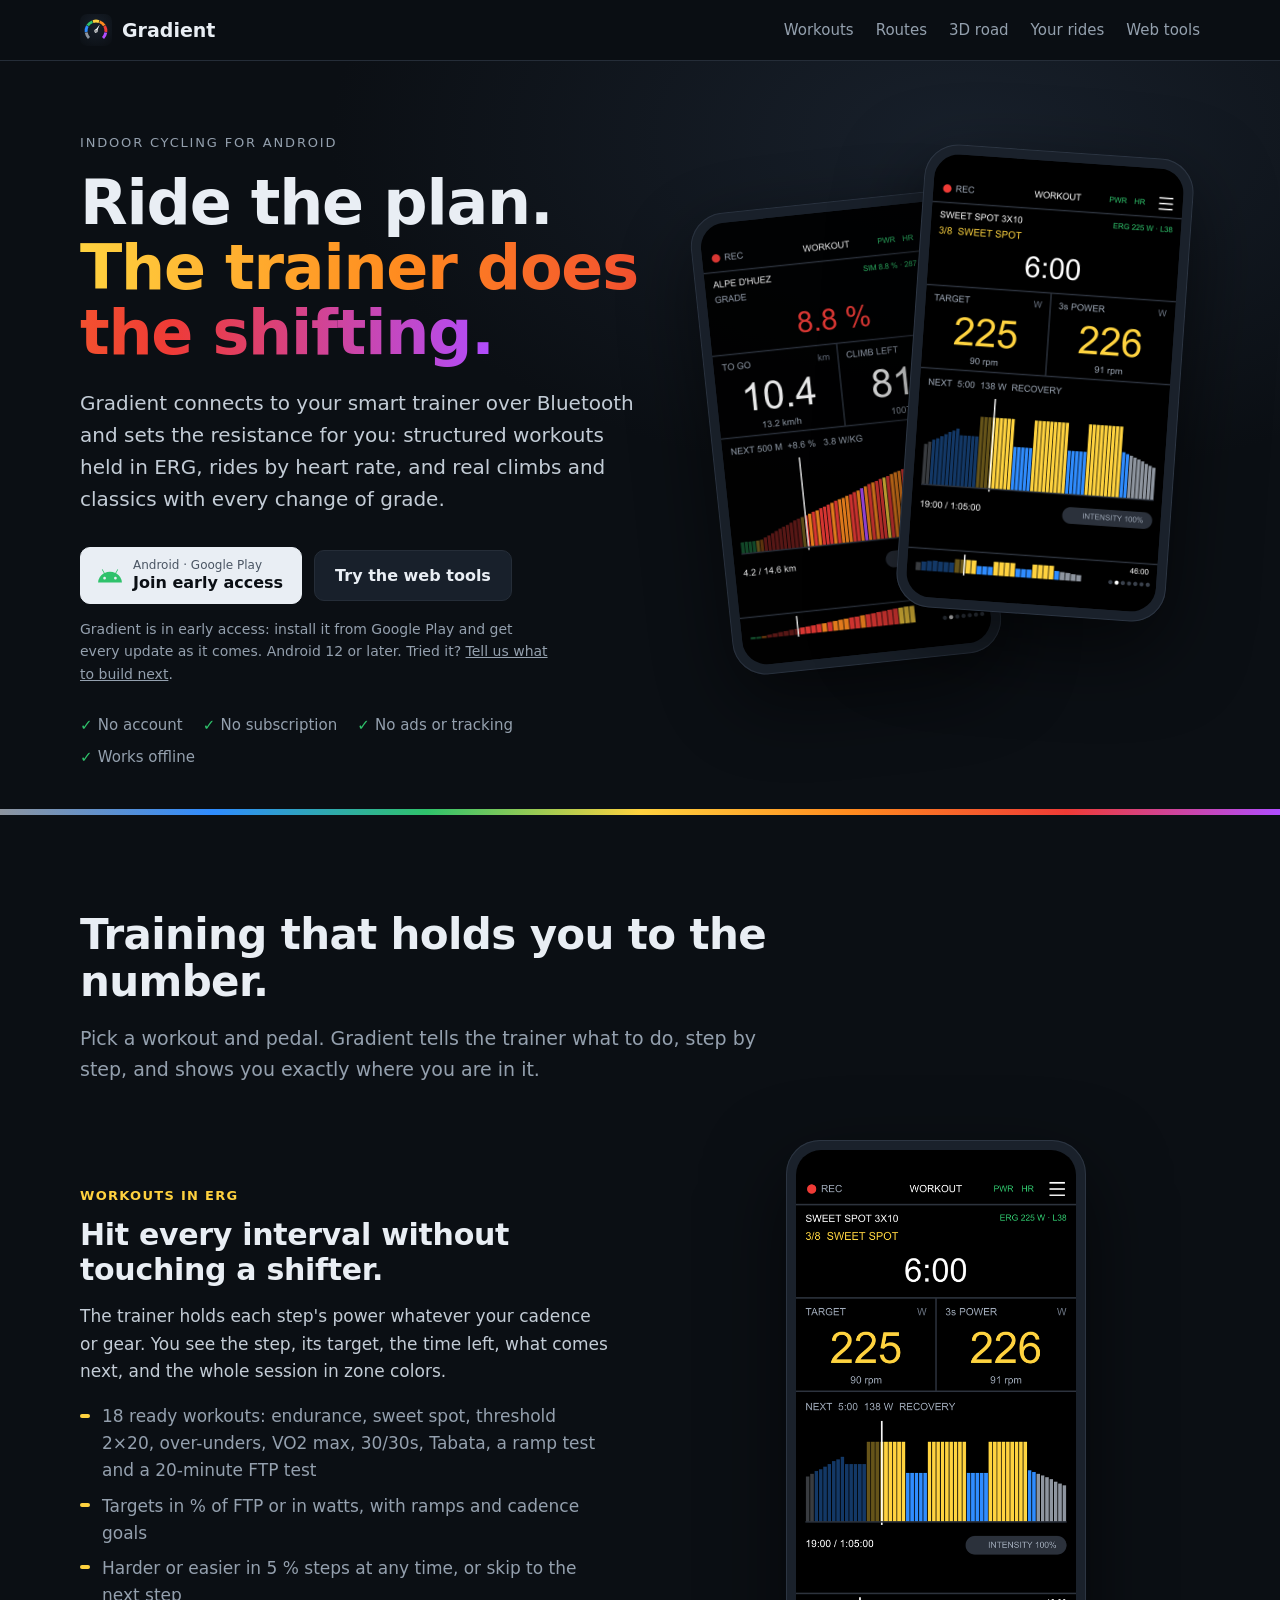
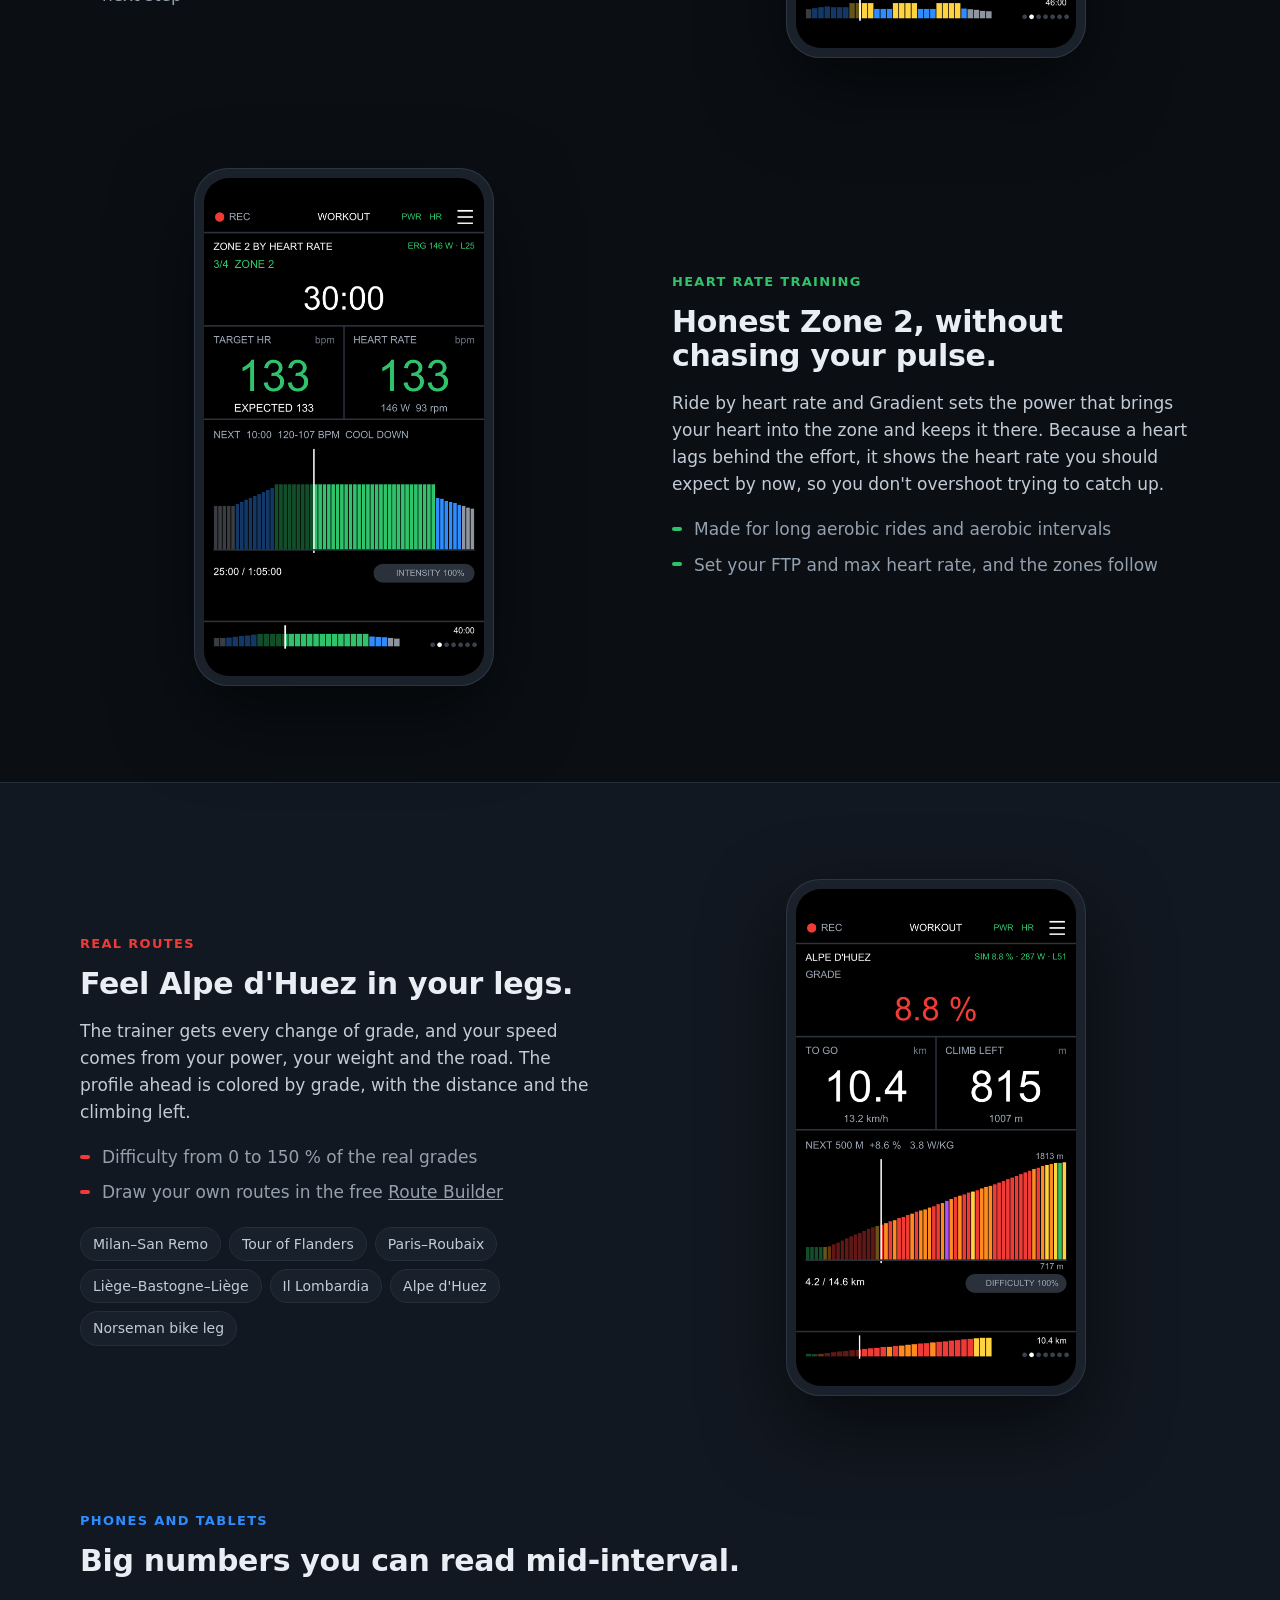
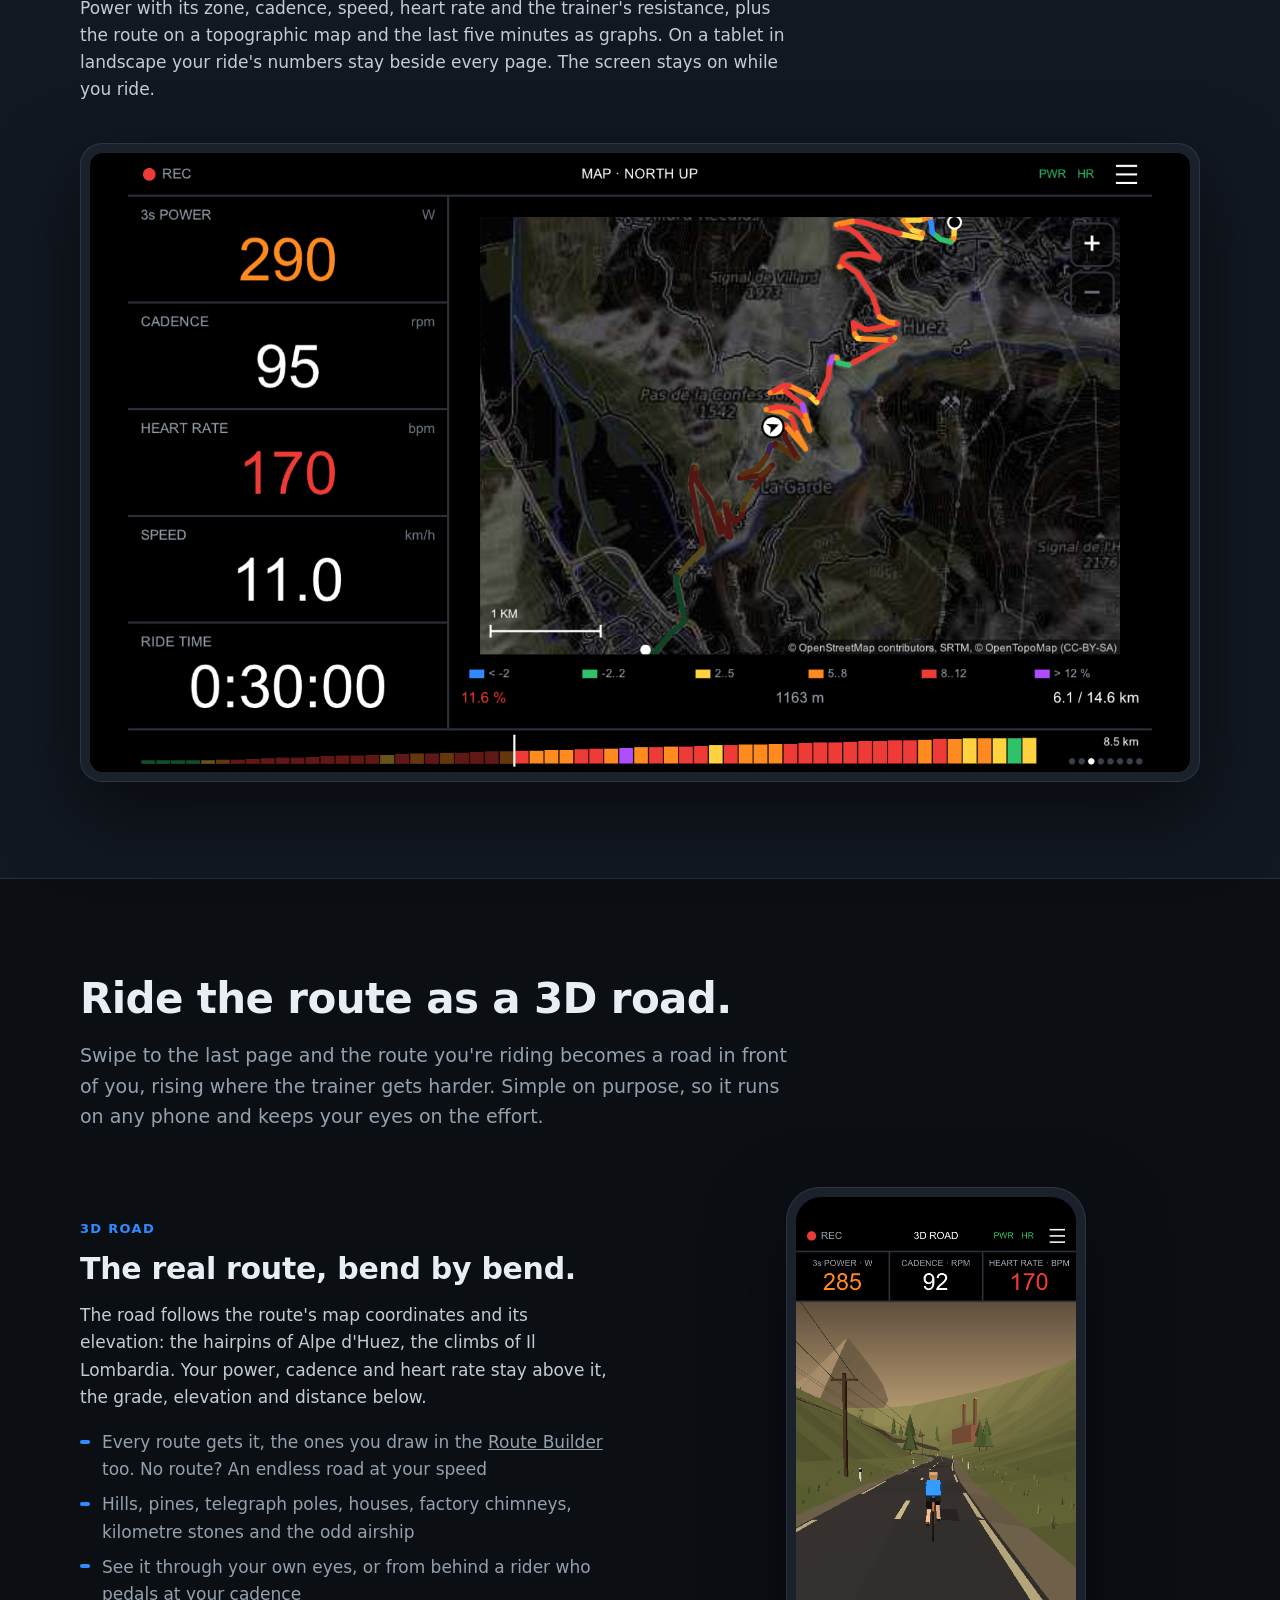
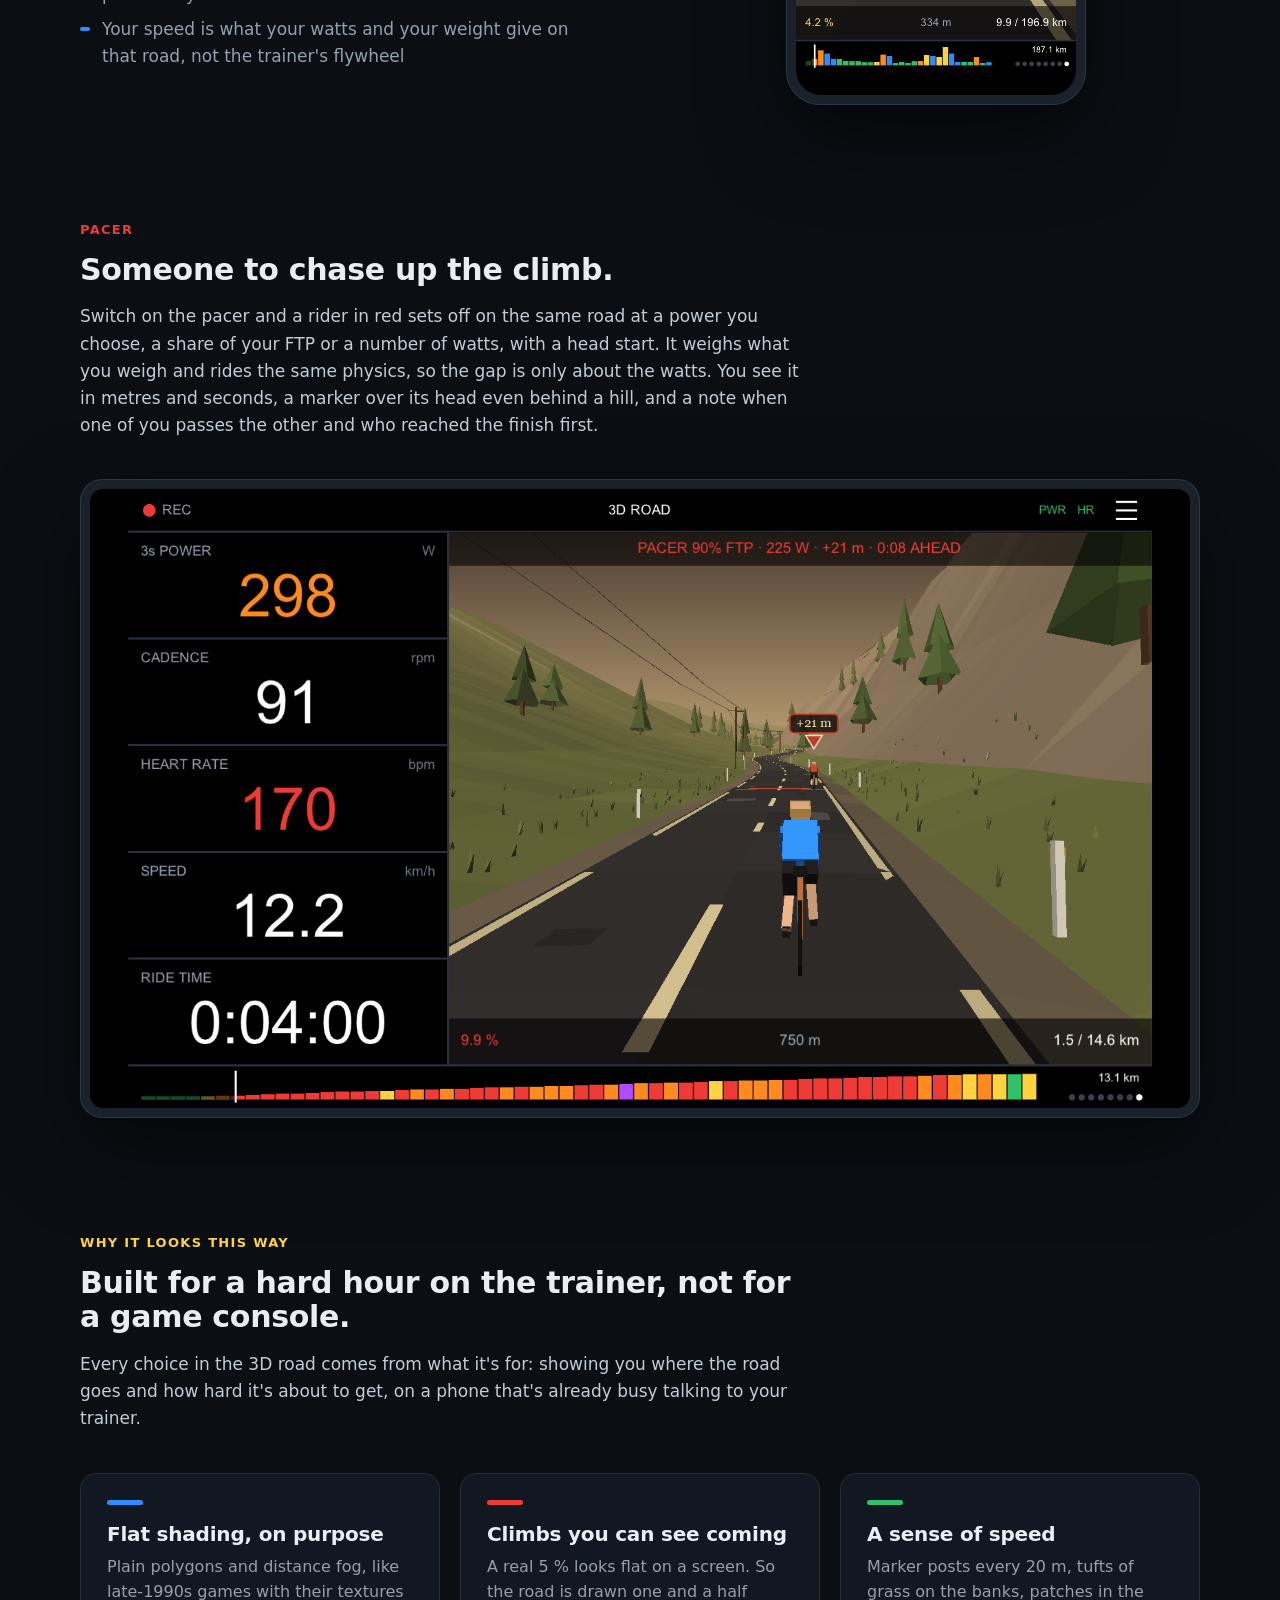
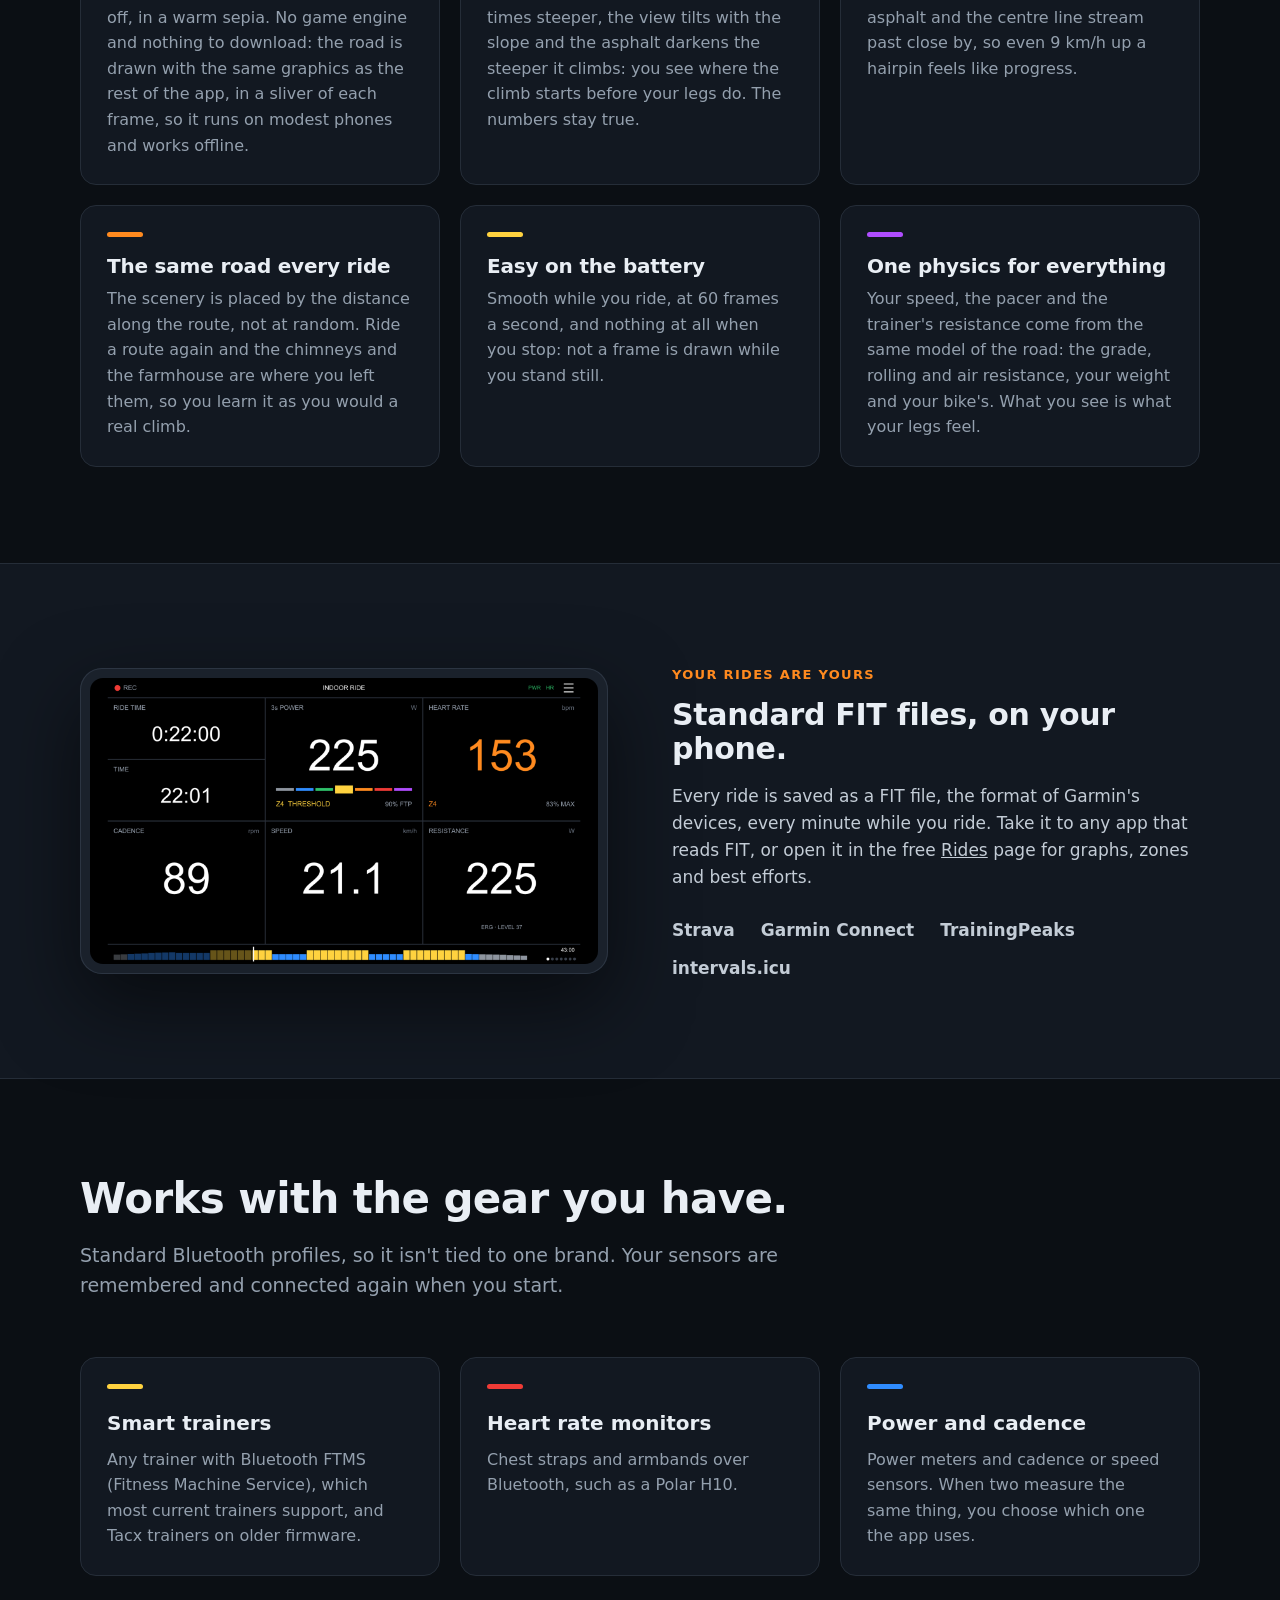
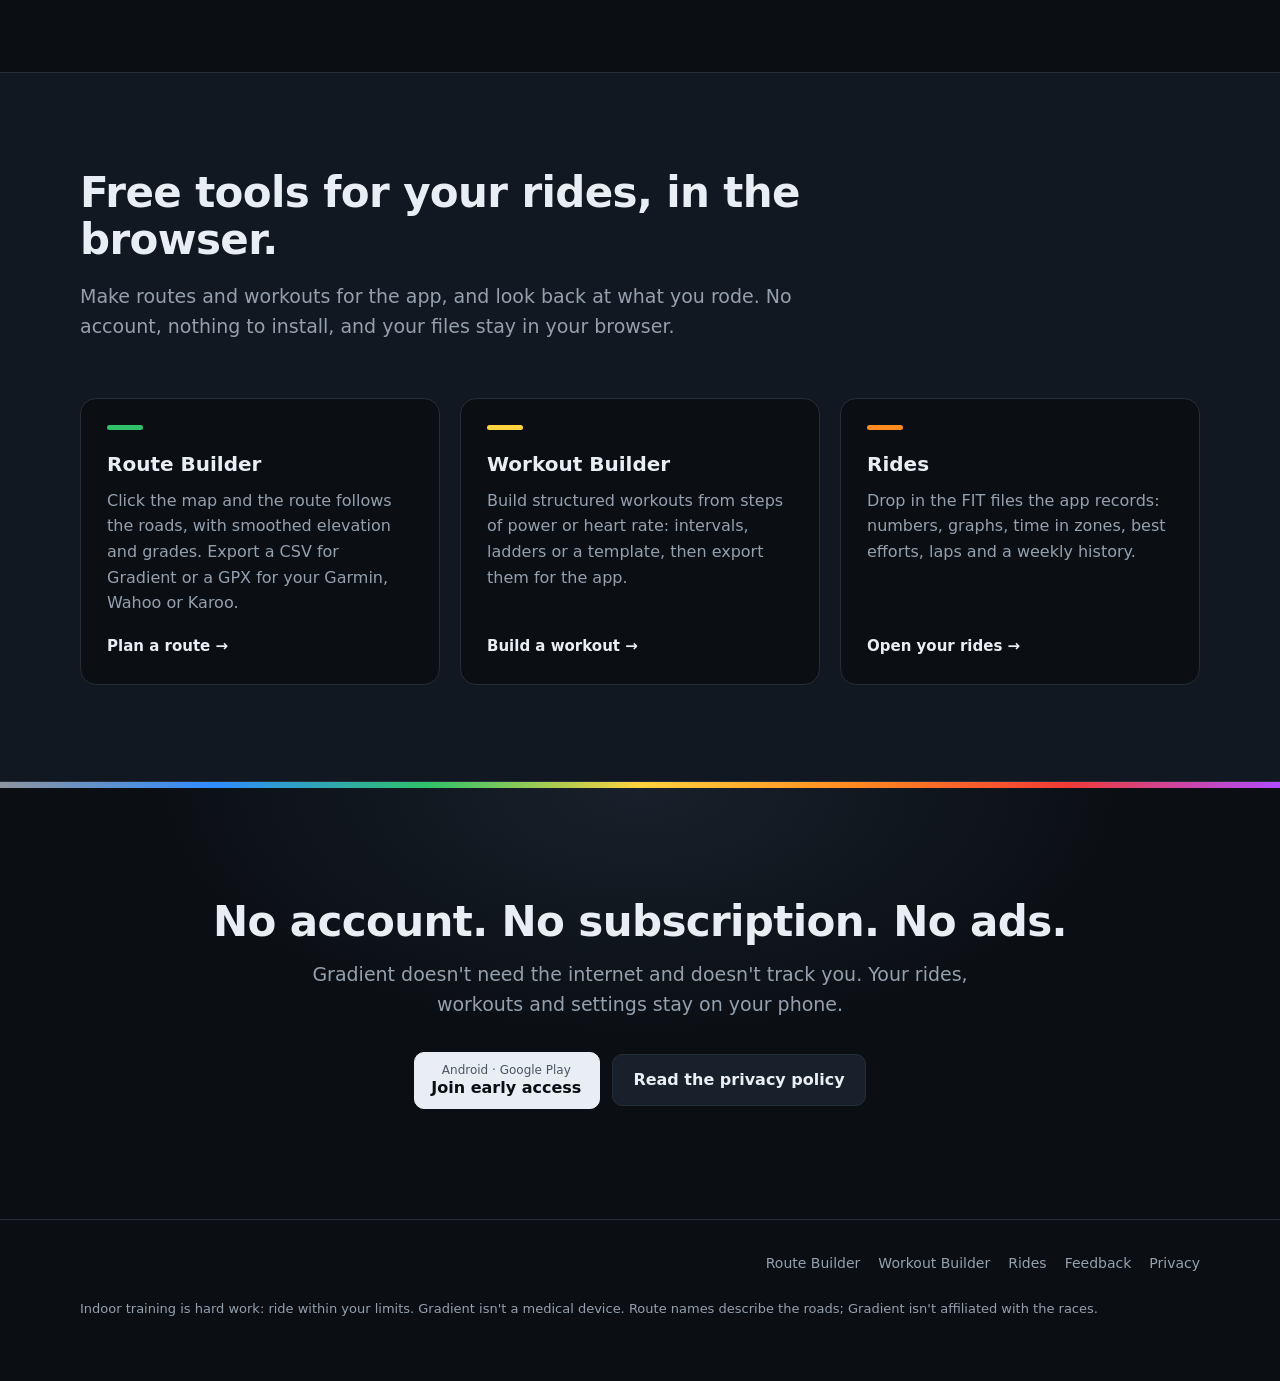
==== index.html @ bcafc774 "Updated image for page with map." ====
<!doctype html>
<html lang="en">

<head>
  <meta charset="utf-8">
  <meta name="viewport" content="width=device-width, initial-scale=1">
  <link rel="icon" href="icons/icon.svg" type="image/svg+xml">
  <link rel="icon" href="icons/favicon-32.png" sizes="32x32" type="image/png">
  <link rel="apple-touch-icon" href="icons/apple-touch-icon.png">
  <link rel="manifest" href="icons/site.webmanifest">
  <meta name="theme-color" content="#0b0f14">
  <title>Gradient: indoor cycling app for smart trainers</title>
  <meta name="description" content="Gradient is an indoor cycling app for Android. Structured workouts in ERG mode, heart rate training and real routes on your smart trainer. Rides saved as FIT files. No account, no subscription, no ads.">
  <link rel="canonical" href="https://gradient.bike/">
  <meta property="og:site_name" content="Gradient">
  <meta property="og:type" content="website">
  <meta property="og:title" content="Gradient: indoor cycling app for smart trainers">
  <meta property="og:description" content="Workouts in ERG, heart rate training and real routes on your smart trainer. No account, no subscription, no ads.">
  <meta property="og:url" content="https://gradient.bike/">
  <meta property="og:image" content="https://gradient.bike/images/social.png">
  <meta property="og:image:width" content="1024">
  <meta property="og:image:height" content="500">
  <meta name="twitter:card" content="summary_large_image">
  <script type="application/ld+json">{"@context": "https://schema.org", "@type": "WebSite", "name": "Gradient", "url": "https://gradient.bike/"}</script>
  <script type="application/ld+json">{"@context": "https://schema.org", "@type": "MobileApplication", "name": "Gradient – Indoor Cycling", "operatingSystem": "Android 12 or later", "applicationCategory": "HealthApplication", "description": "Indoor cycling with your smart trainer: structured workouts in ERG mode, heart rate training and real routes. Rides saved as FIT files.", "url": "https://gradient.bike/", "image": "https://gradient.bike/images/social.png"}</script>
  <style>
    * {
      box-sizing: border-box;
    }

    html {
      scroll-behavior: smooth;
    }

    body {
      margin: 0;
      background: var(--bg);
      color: var(--text);
      font: 17px/1.6 system-ui, -apple-system, "Segoe UI", Roboto, sans-serif;
      -webkit-font-smoothing: antialiased;
    }

    a {
      color: inherit;
    }

    img {
      display: block;
      max-width: 100%;
      height: auto;
    }

    .wrap {
      width: min(1120px, 100% - 40px);
      margin: 0 auto;
    }

    /* Header (site.css), as wide as the content */
    header.top .bar.wrap {
      padding: 0;
    }

    /* Buttons and badges */
    .btn {
      display: inline-flex;
      align-items: center;
      gap: 8px;
      padding: 12px 20px;
      border-radius: 10px;
      font-weight: 600;
      font-size: 16px;
      text-decoration: none;
      border: 1px solid var(--line);
      background: var(--panel-2);
    }

    .btn:hover {
      border-color: #3a4554;
    }

    .btn.primary {
      background: var(--text);
      color: var(--bg);
      border-color: var(--text);
    }

    .btn.primary:hover {
      background: #fff;
    }

    .play {
      display: inline-flex;
      align-items: center;
      gap: 10px;
      padding: 10px 18px 10px 16px;
      border-radius: 10px;
      background: var(--text);
      color: var(--bg);
      border: 1px solid var(--text);
      font-size: 16px;
      text-decoration: none;
      line-height: 1.25;
    }

    .play:hover {
      background: #fff;
    }

    .play svg {
      width: 26px;
      height: 26px;
      flex: none;
    }

    .play small {
      display: block;
      font-size: 12px;
      color: #4a5563;
    }

    .play b {
      font-weight: 700;
    }

    .beta-note {
      margin: 14px 0 0;
      color: var(--muted);
      font-size: 14px;
      max-width: 34em;
    }

    /* Hero */
    .hero {
      position: relative;
      overflow: hidden;
      padding: 72px 0 40px;
      background: radial-gradient(900px 500px at 75% 10%, #18202b 0%, transparent 70%);
    }

    .hero .wrap {
      display: grid;
      grid-template-columns: 1.05fr .95fr;
      gap: 48px;
      align-items: center;
    }

    .eyebrow {
      font-size: 13px;
      letter-spacing: .14em;
      text-transform: uppercase;
      color: var(--muted);
      margin: 0 0 16px;
    }

    h1 {
      font-size: clamp(38px, 5.4vw, 62px);
      line-height: 1.05;
      letter-spacing: -.02em;
      margin: 0 0 22px;
    }

    h1 span {
      background: linear-gradient(90deg, var(--z4), var(--z5), var(--z6), var(--z7));
      -webkit-background-clip: text;
      background-clip: text;
      color: transparent;
    }

    .lead {
      font-size: 20px;
      color: #c3ccd6;
      margin: 0 0 32px;
      max-width: 34em;
    }

    .cta {
      display: flex;
      flex-wrap: wrap;
      gap: 12px;
      align-items: center;
    }

    .promises {
      display: flex;
      flex-wrap: wrap;
      gap: 8px 20px;
      margin: 28px 0 0;
      padding: 0;
      list-style: none;
      color: var(--muted);
      font-size: 15px;
    }

    .promises li::before {
      content: "✓ ";
      color: var(--z3);
      font-weight: 700;
    }

    .phones {
      position: relative;
      height: 600px;
    }

    .phone {
      position: absolute;
      width: 270px;
      border-radius: 34px;
      padding: 10px;
      background: #1a212b;
      box-shadow: 0 30px 80px rgba(0, 0, 0, .6), inset 0 0 0 1px #2c3542;
    }

    .phone img {
      border-radius: 25px;
    }

    .phone.back {
      left: 4%;
      top: 50px;
      transform: rotate(-6deg);
      opacity: .9;
    }

    .phone.front {
      right: 4%;
      top: 0;
      transform: rotate(4deg);
    }

    .stripe {
      height: 6px;
      background: var(--zones);
    }

    /* Sections */
    section {
      padding: 96px 0;
    }

    section.alt {
      background: var(--panel);
      border-top: 1px solid var(--line);
      border-bottom: 1px solid var(--line);
    }

    h2 {
      font-size: clamp(30px, 3.6vw, 42px);
      line-height: 1.12;
      letter-spacing: -.015em;
      margin: 0 0 18px;
    }

    .section-head {
      max-width: 720px;
      margin: 0 0 56px;
    }

    .section-head p {
      color: var(--muted);
      font-size: 19px;
      margin: 0;
    }

    .feature {
      display: grid;
      grid-template-columns: 1fr 1fr;
      gap: 64px;
      align-items: center;
    }

    .feature+.feature {
      margin-top: 110px;
    }

    .feature.flip .shot {
      order: -1;
    }

    .feature h3,
    .wide h3 {
      font-size: 30px;
      line-height: 1.15;
      margin: 0 0 16px;
      letter-spacing: -.01em;
    }

    .feature p,
    .wide p {
      color: #c3ccd6;
      margin: 0 0 18px;
    }

    .tag {
      display: inline-block;
      font-size: 13px;
      font-weight: 700;
      letter-spacing: .1em;
      text-transform: uppercase;
      margin-bottom: 12px;
    }

    ul.ticks {
      list-style: none;
      padding: 0;
      margin: 0;
      color: var(--muted);
    }

    ul.ticks li {
      position: relative;
      padding-left: 22px;
      margin: 8px 0;
    }

    ul.ticks li::before {
      content: "";
      position: absolute;
      left: 0;
      top: .62em;
      width: 10px;
      height: 4px;
      border-radius: 2px;
      background: var(--c, var(--z3));
    }

    .shot {
      display: flex;
      justify-content: center;
    }

    .shot .phone {
      position: static;
      width: 300px;
      transform: none;
    }

    .tablet {
      border-radius: 22px;
      padding: 10px;
      background: #1a212b;
      box-shadow: 0 30px 80px rgba(0, 0, 0, .55), inset 0 0 0 1px #2c3542;
    }

    .tablet img {
      border-radius: 13px;
    }

    .wide {
      margin-top: 110px;
    }

    .wide .text {
      max-width: 720px;
      margin-bottom: 40px;
    }

    .routes {
      display: flex;
      flex-wrap: wrap;
      gap: 8px;
      margin: 20px 0 0;
      padding: 0;
      list-style: none;
    }

    .routes li {
      font-size: 14px;
      padding: 5px 12px;
      border-radius: 999px;
      background: var(--panel-2);
      border: 1px solid var(--line);
      color: #c3ccd6;
    }

    /* Cards */
    .grid {
      display: grid;
      grid-template-columns: repeat(3, 1fr);
      gap: 20px;
    }

    .card {
      background: var(--bg);
      border: 1px solid var(--line);
      border-radius: 16px;
      padding: 26px;
    }

    section:not(.alt) .card {
      background: var(--panel);
    }

    .card h3 {
      font-size: 20px;
      margin: 0 0 8px;
    }

    .card p {
      color: var(--muted);
      margin: 0;
      font-size: 16px;
    }

    .card .bar {
      width: 36px;
      height: 5px;
      border-radius: 3px;
      margin-bottom: 18px;
      background: var(--c);
    }

    a.card {
      display: flex;
      flex-direction: column;
      text-decoration: none;
      transition: border-color .15s, transform .15s;
    }

    a.card:hover {
      border-color: #3a4554;
      transform: translateY(-2px);
    }

    a.card .go {
      margin-top: auto;
      padding-top: 18px;
      font-weight: 600;
      font-size: 15px;
    }

    .apps {
      display: flex;
      flex-wrap: wrap;
      gap: 10px 26px;
      margin: 26px 0 0;
      padding: 0;
      list-style: none;
      font-weight: 600;
      color: #c3ccd6;
    }

    /* Closing */
    .closing {
      text-align: center;
      padding: 110px 0;
      background: radial-gradient(700px 360px at 50% 0%, #18202b 0%, transparent 70%);
    }

    .closing h2 {
      margin-bottom: 14px;
    }

    .closing p {
      color: var(--muted);
      font-size: 19px;
      margin: 0 auto 32px;
      max-width: 36em;
    }

    .closing .cta {
      justify-content: center;
    }

    footer {
      border-top: 1px solid var(--line);
      padding: 32px 0 48px;
      color: var(--muted);
      font-size: 14px;
    }

    footer .wrap {
      display: flex;
      flex-wrap: wrap;
      gap: 12px 28px;
      align-items: center;
    }

    footer nav {
      display: flex;
      flex-wrap: wrap;
      gap: 18px;
      margin-left: auto;
    }

    footer a {
      color: var(--muted);
      text-decoration: none;
    }

    footer a:hover {
      color: var(--text);
    }

    footer .small {
      flex-basis: 100%;
      font-size: 13px;
    }

    /* Narrow screens */
    @media (max-width: 900px) {
      .hero {
        padding-top: 48px;
      }

      .hero .wrap,
      .feature {
        grid-template-columns: 1fr;
        gap: 40px;
      }

      .feature.flip .shot {
        order: 0;
      }

      .phones {
        height: 460px;
        max-width: 440px;
        width: 100%;
        margin: 0 auto;
      }

      .phone {
        width: 210px;
      }

      .grid {
        grid-template-columns: 1fr;
      }

      section {
        padding: 72px 0;
      }

      .feature+.feature,
      .wide {
        margin-top: 80px;
      }
    }

    @media (max-width: 640px) {
      .shot .phone {
        width: 250px;
      }

      .phones {
        height: 400px;
      }

      .phone {
        width: 180px;
        border-radius: 26px;
        padding: 7px;
      }

      .phone img {
        border-radius: 20px;
      }
    }
  </style>
  <link rel="stylesheet" href="site.css">
</head>

<body>
  <header class="top">
    <div class="bar wrap">
      <a class="brand" href="./" aria-label="Gradient home"><img src="icons/icon.svg" alt="" width="32"
          height="32">Gradient</a>
      <nav aria-label="Page">
        <a href="#workouts">Workouts</a>
        <a href="#routes">Routes</a>
        <a href="#road">3D road</a>
        <a href="#rides">Your rides</a>
        <a href="#tools">Web tools</a>
      </nav>
    </div>
  </header>

  <main>
    <div class="hero">
      <div class="wrap">
        <div>
          <p class="eyebrow">Indoor cycling for Android</p>
          <h1>Ride the plan.<br><span>The trainer does the shifting.</span></h1>
          <p class="lead">Gradient connects to your smart trainer over Bluetooth and sets the resistance for you:
            structured workouts held in ERG, rides by heart rate, and real climbs and classics with every change of
            grade.</p>
          <div class="cta">
            <!-- Early access is Play's open testing. After the production release, link
                 https://play.google.com/store/apps/details?id=app.gradientcycling and drop the label. -->
            <a class="play" href="https://play.google.com/apps/testing/app.gradientcycling" rel="noopener">
              <svg viewBox="0 0 24 24" aria-hidden="true">
                  <path fill="#2fc26b"
                    d="M17.6 9.48l1.84-3.18a.38.38 0 00-.66-.38l-1.86 3.22A11.4 11.4 0 0012 8.1c-1.77 0-3.44.38-4.92 1.04L5.22 5.92a.38.38 0 00-.66.38L6.4 9.48A10.8 10.8 0 001 18h22a10.8 10.8 0 00-5.4-8.52zM7 15.25a1.25 1.25 0 110-2.5 1.25 1.25 0 010 2.5zm10 0a1.25 1.25 0 110-2.5 1.25 1.25 0 010 2.5z" />
                </svg>
              <span><small>Android · Google Play</small><b>Join early access</b></span>
            </a>
            <a class="btn" href="#tools">Try the web tools</a>
          </div>
          <p class="beta-note">Gradient is in early access: install it from Google Play and get every update as it comes.
            Android 12 or later. Tried it? <a href="feedback.html">Tell us what to build next</a>.</p>
          <ul class="promises">
            <li>No account</li>
            <li>No subscription</li>
            <li>No ads or tracking</li>
            <li>Works offline</li>
          </ul>
        </div>
        <div class="phones" aria-hidden="true">
          <div class="phone back"><img src="images/phone-1.png" width="540" height="960" alt=""></div>
          <div class="phone front"><img src="images/phone-2.png" width="540" height="960" alt=""></div>
        </div>
      </div>
    </div>
    <div class="stripe"></div>

    <section id="workouts">
      <div class="wrap">
        <div class="section-head">
          <h2>Training that holds you to the number.</h2>
          <p>Pick a workout and pedal. Gradient tells the trainer what to do, step by step, and shows you exactly where
            you are in it.</p>
        </div>

        <div class="feature">
          <div>
            <span class="tag" style="color: var(--z4)">Workouts in ERG</span>
            <h3>Hit every interval without touching a shifter.</h3>
            <p>The trainer holds each step's power whatever your cadence or gear. You see the step, its target, the time
              left, what comes next, and the whole session in zone colors.</p>
            <ul class="ticks" style="--c: var(--z4)">
              <li>18 ready workouts: endurance, sweet spot, threshold 2×20, over-unders, VO2 max, 30/30s, Tabata,
                a ramp test and a 20-minute FTP test</li>
              <li>Targets in % of FTP or in watts, with ramps and cadence goals</li>
              <li>Harder or easier in 5 % steps at any time, or skip to the next step</li>
            </ul>
          </div>
          <div class="shot">
            <div class="phone"><img src="images/phone-2.png" width="540" height="960" loading="lazy"
                alt="Sweet spot workout: target 225 W, 3-second power 226 W, the intervals ahead in zone colors"></div>
          </div>
        </div>

        <div class="feature flip">
          <div>
            <span class="tag" style="color: var(--z3)">Heart rate training</span>
            <h3>Honest Zone 2, without chasing your pulse.</h3>
            <p>Ride by heart rate and Gradient sets the power that brings your heart into the zone and keeps it there.
              Because a heart lags behind the effort, it shows the heart rate you should expect by now, so you don't
              overshoot trying to catch up.</p>
            <ul class="ticks" style="--c: var(--z3)">
              <li>Made for long aerobic rides and aerobic intervals</li>
              <li>Set your FTP and max heart rate, and the zones follow</li>
            </ul>
          </div>
          <div class="shot">
            <div class="phone"><img src="images/phone-6.png" width="540" height="960" loading="lazy"
                alt="Zone 2 by heart rate: target 133 bpm, heart rate 133 bpm at 146 W"></div>
          </div>
        </div>
      </div>
    </section>

    <section id="routes" class="alt">
      <div class="wrap">
        <div class="feature">
          <div>
            <span class="tag" style="color: var(--z6)">Real routes</span>
            <h3>Feel Alpe d'Huez in your legs.</h3>
            <p>The trainer gets every change of grade, and your speed comes from your power, your weight and the road.
              The profile ahead is colored by grade, with the distance and the climbing left.</p>
            <ul class="ticks" style="--c: var(--z6)">
              <li>Difficulty from 0 to 150 % of the real grades</li>
              <li>Draw your own routes in the free <a href="route-builder.html">Route Builder</a></li>
            </ul>
            <ul class="routes" aria-label="Included routes">
              <li>Milan–San Remo</li>
              <li>Tour of Flanders</li>
              <li>Paris–Roubaix</li>
              <li>Liège–Bastogne–Liège</li>
              <li>Il Lombardia</li>
              <li>Alpe d'Huez</li>
              <li>Norseman bike leg</li>
            </ul>
          </div>
          <div class="shot">
            <div class="phone"><img src="images/phone-1.png" width="540" height="960" loading="lazy"
                alt="Alpe d'Huez: 8.8 % grade, 10.4 km and 815 m of climbing to go, the profile colored by grade"></div>
          </div>
        </div>

        <div class="wide">
          <div class="text">
            <span class="tag" style="color: var(--z2)">Phones and tablets</span>
            <h3>Big numbers you can read mid-interval.</h3>
            <p>Power with its zone, cadence, speed, heart rate and the trainer's
              resistance, plus the route on a topographic map and the last five minutes as graphs. On a tablet in landscape your
              ride's numbers stay beside every page. The screen stays on while you ride.</p>
          </div>
          <div class="tablet"><img src="images/tablet-1.png" width="1600" height="900" loading="lazy"
              alt="Tablet layout: power, cadence, heart rate, speed and ride time beside a topographic map of the Alpe d'Huez hairpins, the route colored by grade">
          </div>
        </div>
      </div>
    </section>

    <section id="road">
      <div class="wrap">
        <div class="section-head">
          <h2>Ride the route as a 3D road.</h2>
          <p>Swipe to the last page and the route you're riding becomes a road in front of you, rising where the
            trainer gets harder. Simple on purpose, so it runs on any phone and keeps your eyes on the effort.</p>
        </div>

        <div class="feature">
          <div>
            <span class="tag" style="color: var(--z2)">3D road</span>
            <h3>The real route, bend by bend.</h3>
            <p>The road follows the route's map coordinates and its elevation: the hairpins of Alpe d'Huez, the
              climbs of Il Lombardia. Your power, cadence and heart rate stay above it, the grade, elevation and
              distance below.</p>
            <ul class="ticks" style="--c: var(--z2)">
              <li>Every route gets it, the ones you draw in the <a href="route-builder.html">Route Builder</a> too.
                No route? An endless road at your speed</li>
              <li>Hills, pines, telegraph poles, houses, factory chimneys, kilometre stones and the odd airship</li>
              <li>See it through your own eyes, or from behind a rider who pedals at your cadence</li>
              <li>Your speed is what your watts and your weight give on that road, not the trainer's flywheel</li>
            </ul>
          </div>
          <div class="shot">
            <div class="phone"><img src="images/phone-road.png" width="540" height="960" loading="lazy"
                alt="3D road on Il Lombardia: a rider in blue on a winding road between hills, factory chimneys ahead, 285 W, 4.2 % grade">
            </div>
          </div>
        </div>

        <div class="wide">
          <div class="text">
            <span class="tag" style="color: var(--z6)">Pacer</span>
            <h3>Someone to chase up the climb.</h3>
            <p>Switch on the pacer and a rider in red sets off on the same road at a power you choose, a share of
              your FTP or a number of watts, with a head start. It weighs what you weigh and rides the same physics,
              so the gap is only about the watts. You see it in metres and seconds, a marker over its head even behind
              a hill, and a note when one of you passes the other and who reached the finish first.</p>
          </div>
          <div class="tablet"><img src="images/tablet-road.png" width="1600" height="900" loading="lazy"
              alt="Tablet: 3D road on Alpe d'Huez with the ride's numbers on the left and the pacer 21 m ahead, marked over its head">
          </div>
        </div>

        <div class="wide">
          <div class="text">
            <span class="tag" style="color: var(--z4)">Why it looks this way</span>
            <h3>Built for a hard hour on the trainer, not for a game console.</h3>
            <p>Every choice in the 3D road comes from what it's for: showing you where the road goes and how hard
              it's about to get, on a phone that's already busy talking to your trainer.</p>
          </div>
          <div class="grid">
            <div class="card">
              <div class="bar" style="--c: var(--z2)"></div>
              <h3>Flat shading, on purpose</h3>
              <p>Plain polygons and distance fog, like late-1990s games with their textures off, in a warm sepia. No
                game engine and nothing to download: the road is drawn with the same graphics as the rest of the app,
                in a sliver of each frame, so it runs on modest phones and works offline.</p>
            </div>
            <div class="card">
              <div class="bar" style="--c: var(--z6)"></div>
              <h3>Climbs you can see coming</h3>
              <p>A real 5 % looks flat on a screen. So the road is drawn one and a half times steeper, the view tilts
                with the slope and the asphalt darkens the steeper it climbs: you see where the climb starts before
                your legs do. The numbers stay true.</p>
            </div>
            <div class="card">
              <div class="bar" style="--c: var(--z3)"></div>
              <h3>A sense of speed</h3>
              <p>Marker posts every 20 m, tufts of grass on the banks, patches in the asphalt and the centre line
                stream past close by, so even 9 km/h up a hairpin feels like progress.</p>
            </div>
            <div class="card">
              <div class="bar" style="--c: var(--z5)"></div>
              <h3>The same road every ride</h3>
              <p>The scenery is placed by the distance along the route, not at random. Ride a route again and the
                chimneys and the farmhouse are where you left them, so you learn it as you would a real climb.</p>
            </div>
            <div class="card">
              <div class="bar" style="--c: var(--z4)"></div>
              <h3>Easy on the battery</h3>
              <p>Smooth while you ride, at 60 frames a second, and nothing at all when you stop: not a frame is
                drawn while you stand still.</p>
            </div>
            <div class="card">
              <div class="bar" style="--c: var(--z7)"></div>
              <h3>One physics for everything</h3>
              <p>Your speed, the pacer and the trainer's resistance come from the same model of the road: the grade,
                rolling and air resistance, your weight and your bike's. What you see is what your legs feel.</p>
            </div>
          </div>
        </div>
      </div>
    </section>

    <section id="rides" class="alt">
      <div class="wrap">
        <div class="feature flip">
          <div>
            <span class="tag" style="color: var(--z5)">Your rides are yours</span>
            <h3>Standard FIT files, on your phone.</h3>
            <p>Every ride is saved as a FIT file, the format of Garmin's devices, every minute while you ride. Take it
              to any app that reads FIT, or open it in the free <a href="rides.html">Rides</a> page for graphs, zones
              and best efforts.</p>
            <ul class="apps" aria-label="Apps that read FIT files">
              <li>Strava</li>
              <li>Garmin Connect</li>
              <li>TrainingPeaks</li>
              <li>intervals.icu</li>
            </ul>
          </div>
          <div class="shot">
            <div class="tablet"><img src="images/tablet-3.png" width="1600" height="900" loading="lazy"
                alt="Indoor ride page: 225 W in zone 4, heart rate 153, cadence 89, speed 21.1 km/h"></div>
          </div>
        </div>
      </div>
    </section>

    <section>
      <div class="wrap">
        <div class="section-head">
          <h2>Works with the gear you have.</h2>
          <p>Standard Bluetooth profiles, so it isn't tied to one brand. Your sensors are remembered and connected
            again when you start.</p>
        </div>
        <div class="grid">
          <div class="card">
            <div class="bar" style="--c: var(--z4)"></div>
            <h3>Smart trainers</h3>
            <p>Any trainer with Bluetooth FTMS (Fitness Machine Service), which most current trainers support, and Tacx
              trainers on older firmware.</p>
          </div>
          <div class="card">
            <div class="bar" style="--c: var(--z6)"></div>
            <h3>Heart rate monitors</h3>
            <p>Chest straps and armbands over Bluetooth, such as a Polar H10.</p>
          </div>
          <div class="card">
            <div class="bar" style="--c: var(--z2)"></div>
            <h3>Power and cadence</h3>
            <p>Power meters and cadence or speed sensors. When two measure the same thing, you choose which one the app
              uses.</p>
          </div>
        </div>
      </div>
    </section>

    <section id="tools" class="alt">
      <div class="wrap">
        <div class="section-head">
          <h2>Free tools for your rides, in the browser.</h2>
          <p>Make routes and workouts for the app, and look back at what you rode. No account, nothing to install, and
            your files stay in your browser.</p>
        </div>
        <div class="grid">
          <a class="card" href="route-builder.html">
            <div class="bar" style="--c: var(--z3)"></div>
            <h3>Route Builder</h3>
            <p>Click the map and the route follows the roads, with smoothed elevation and grades. Export a CSV for
              Gradient or a GPX for your Garmin, Wahoo or Karoo.</p>
            <span class="go">Plan a route →</span>
          </a>
          <a class="card" href="workout-builder.html">
            <div class="bar" style="--c: var(--z4)"></div>
            <h3>Workout Builder</h3>
            <p>Build structured workouts from steps of power or heart rate: intervals, ladders or a template, then
              export them for the app.</p>
            <span class="go">Build a workout →</span>
          </a>
          <a class="card" href="rides.html">
            <div class="bar" style="--c: var(--z5)"></div>
            <h3>Rides</h3>
            <p>Drop in the FIT files the app records: numbers, graphs, time in zones, best efforts, laps and a weekly
              history.</p>
            <span class="go">Open your rides →</span>
          </a>
        </div>
      </div>
    </section>

    <div class="stripe"></div>
    <section class="closing">
      <div class="wrap">
        <h2>No account. No subscription. No ads.</h2>
        <p>Gradient doesn't need the internet and doesn't track you. Your rides, workouts and settings stay on your
          phone.</p>
        <div class="cta">
          <a class="play" href="https://play.google.com/apps/testing/app.gradientcycling" rel="noopener">
            <span><small>Android · Google Play</small><b>Join early access</b></span>
          </a>
          <a class="btn" href="privacy.html">Read the privacy policy</a>
        </div>
      </div>
    </section>
  </main>

  <footer>
    <div class="wrap">
      <nav aria-label="Site">
        <a href="route-builder.html">Route Builder</a>
        <a href="workout-builder.html">Workout Builder</a>
        <a href="rides.html">Rides</a>
        <a href="feedback.html">Feedback</a>
        <a href="privacy.html">Privacy</a>
      </nav>
      <p class="small">Indoor training is hard work: ride within your limits. Gradient isn't a medical device. Route
        names describe the roads; Gradient isn't affiliated with the races.</p>
    </div>
  </footer>
</body>

</html>
---- site.css ----
/*
  Shared by every page: the dark palette of the app, the site header and the buttons.
  Linked after a page's own <style>, so these win over the page's defaults.
*/

:root {
  color-scheme: dark;
  --bg: #0b0f14;
  --panel: #121821;
  --panel-2: #18202b;
  --text: #e9eef4;
  --muted: #94a0ae;
  --line: #252d38;
  --line-hover: #3a4554;
  --accent: #2f8cff;
  --accent-text: #ffffff;
  --field: #0b0f14;
  --danger: #ef3b36;
  --chart-bg: #0b0f14;
  --chart-grid: #1e2630;
  --z1: #8e959f;
  --z2: #2f8cff;
  --z3: #2fc26b;
  --z4: #ffd23f;
  --z5: #ff8a1f;
  --z6: #ef3b36;
  --z7: #b04dff;
  --zones: linear-gradient(90deg, var(--z1), var(--z2), var(--z3), var(--z4), var(--z5), var(--z6), var(--z7));
}

html {
  scroll-padding-top: 76px;
}

body {
  -webkit-font-smoothing: antialiased;
}

/* Header: logo, the page's title, the pages */
header.top {
  position: sticky;
  top: 0;
  z-index: 1000;
  display: block;
  padding: 0;
  background: rgba(11, 15, 20, .88);
  backdrop-filter: blur(10px);
  -webkit-backdrop-filter: blur(10px);
  border-bottom: 1px solid var(--line);
  font-family: system-ui, -apple-system, "Segoe UI", Roboto, sans-serif;
}

header.top .bar {
  display: flex;
  align-items: center;
  gap: 14px;
  height: 60px;
  padding: 0 20px;
}

header.top .brand {
  display: flex;
  align-items: center;
  gap: 10px;
  color: var(--text);
  font-weight: 700;
  font-size: 19px;
  line-height: 1;
  text-decoration: none;
}

header.top .brand img {
  width: 32px;
  height: 32px;
}

header.top h1 {
  margin: 0;
  padding-left: 14px;
  border-left: 1px solid var(--line);
  font-size: 16px;
  font-weight: 600;
  color: var(--text);
  white-space: nowrap;
}

header.top nav {
  display: flex;
  gap: 22px;
  margin-left: auto;
  font-size: 15px;
}

header.top nav a {
  position: relative;
  color: var(--muted);
  text-decoration: none;
  white-space: nowrap;
}

header.top nav a:hover,
header.top nav a[aria-current] {
  color: var(--text);
}

header.top nav a[aria-current]::after {
  content: "";
  position: absolute;
  left: 0;
  right: 0;
  bottom: -20px;
  height: 3px;
  border-radius: 2px;
  background: var(--zones);
}

header.top .sub {
  margin: 0;
  padding: 7px 20px 8px;
  border-top: 1px solid var(--line);
  background: var(--panel);
  color: var(--muted);
  font-size: 13px;
  line-height: 1.45;
}

@media (max-width: 760px) {
  html {
    scroll-padding-top: 92px;
  }

  /* Opaque on phones: mobile browsers often skip or drop the blur while scrolling, and the
     content then shows through the header. Its own layer keeps it painted over the
     transformed screenshots. */
  header.top {
    background: var(--bg);
    backdrop-filter: none;
    -webkit-backdrop-filter: none;
    transform: translateZ(0);
  }

  header.top .bar {
    flex-wrap: wrap;
    height: auto;
    padding: 12px 16px 0;
    row-gap: 10px;
  }

  header.top h1 {
    display: none;
  }

  header.top nav {
    order: 3;
    flex-basis: 100%;
    margin-left: 0;
    gap: 18px;
    overflow-x: auto;
    padding-bottom: 10px;
  }

  header.top nav a[aria-current]::after {
    bottom: -10px;
  }

  header.top .sub {
    padding: 7px 16px 8px;
  }
}

/* Buttons in the tools, matching the landing page's */
main button {
  border-radius: 8px;
  background: var(--panel-2);
  border-color: var(--line);
}

main button:hover {
  border-color: var(--line-hover);
}

main button.primary {
  background: var(--text);
  color: var(--bg);
  border-color: var(--text);
}

main button.primary:hover {
  background: #fff;
  border-color: #fff;
}

main input[type=text],
main input[type=number],
main input[type=search],
main select,
main textarea {
  border-radius: 8px;
}

main input:focus-visible,
main select:focus-visible,
main textarea:focus-visible,
main button:focus-visible {
  outline: 2px solid var(--accent);
  outline-offset: 1px;
}
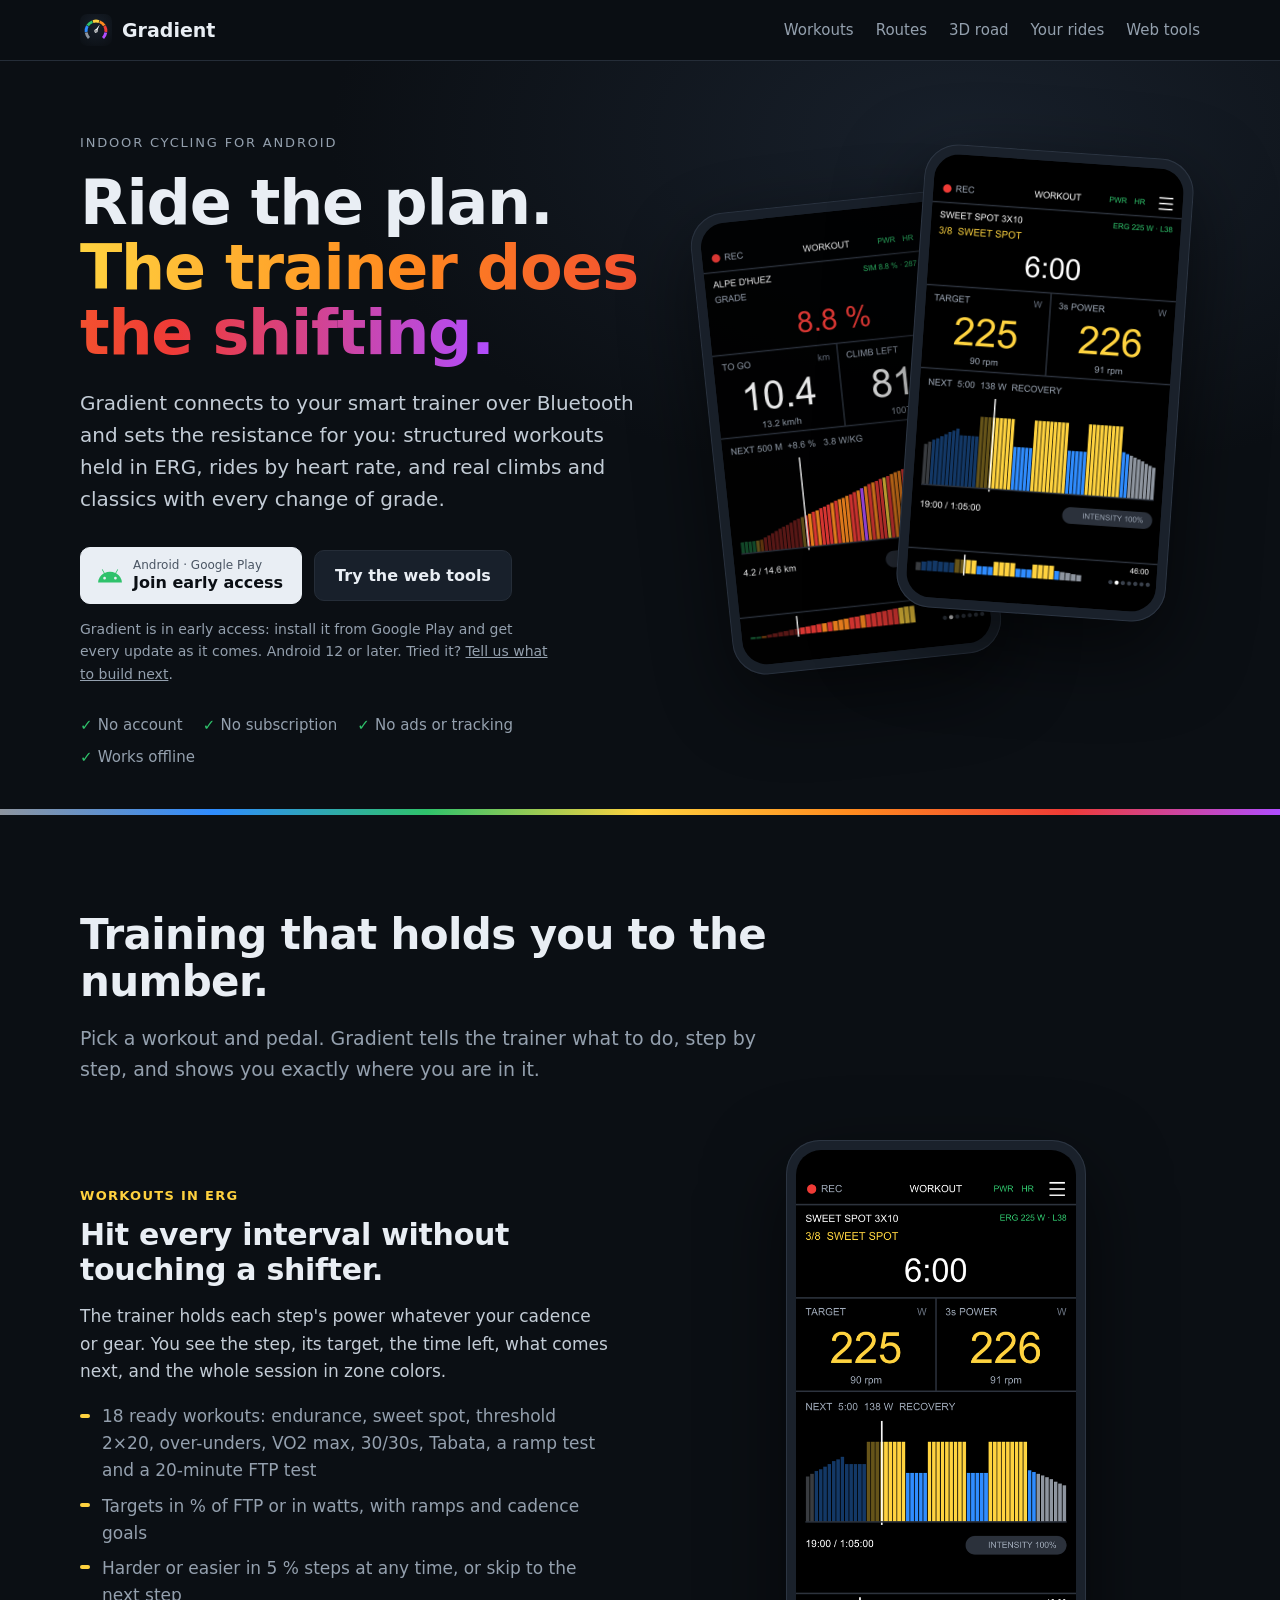
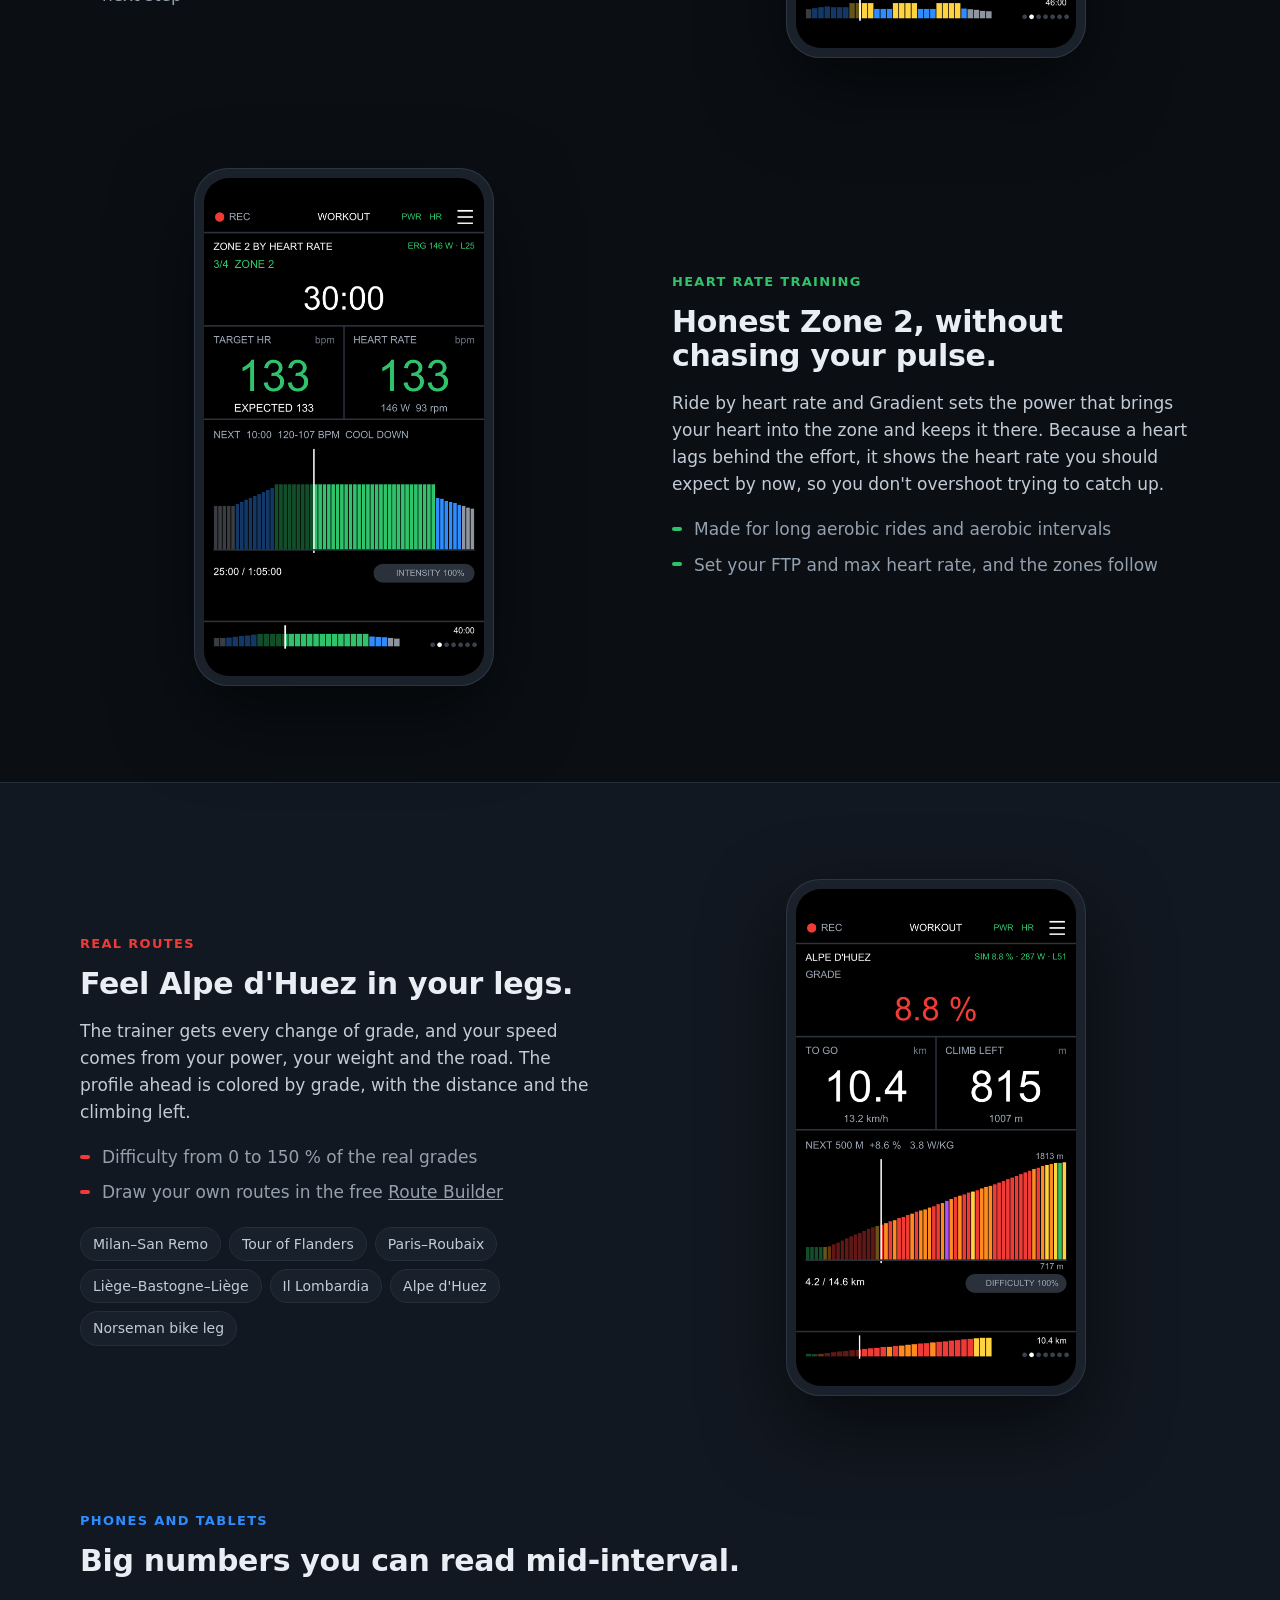
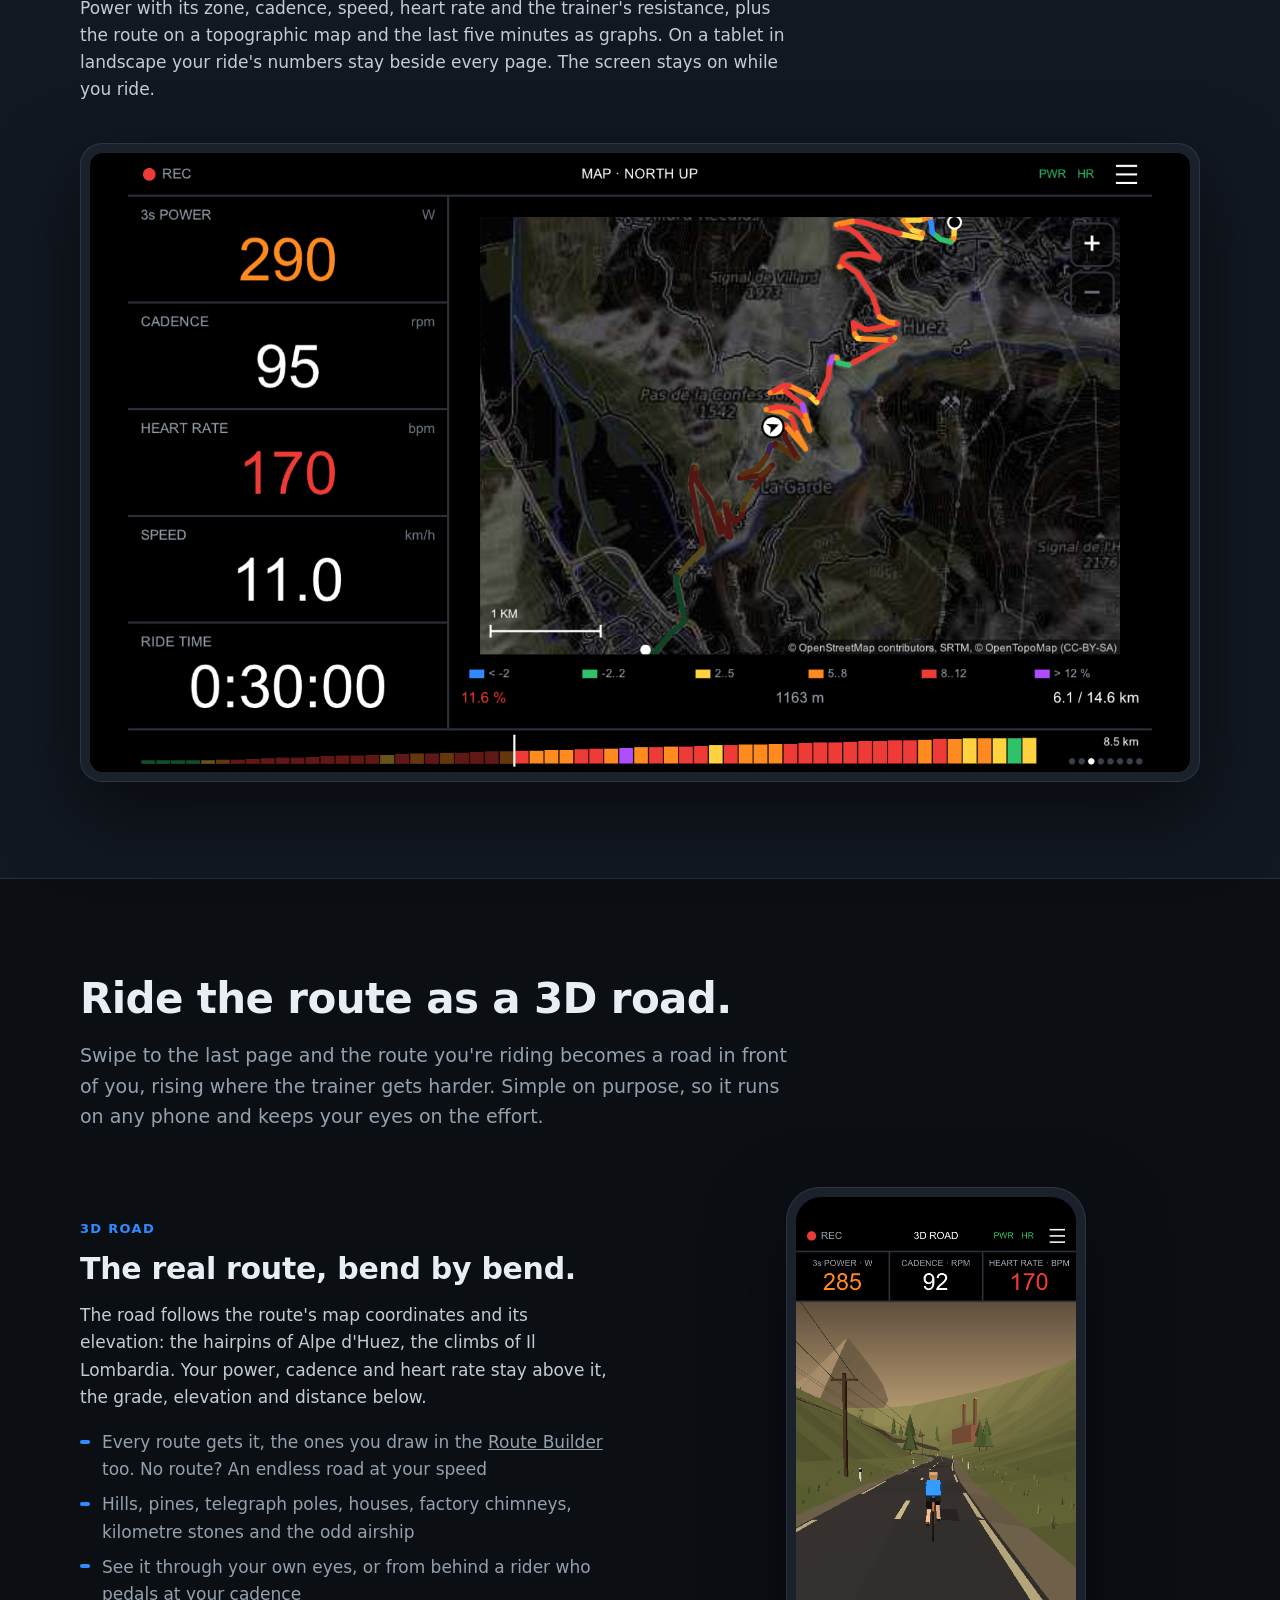
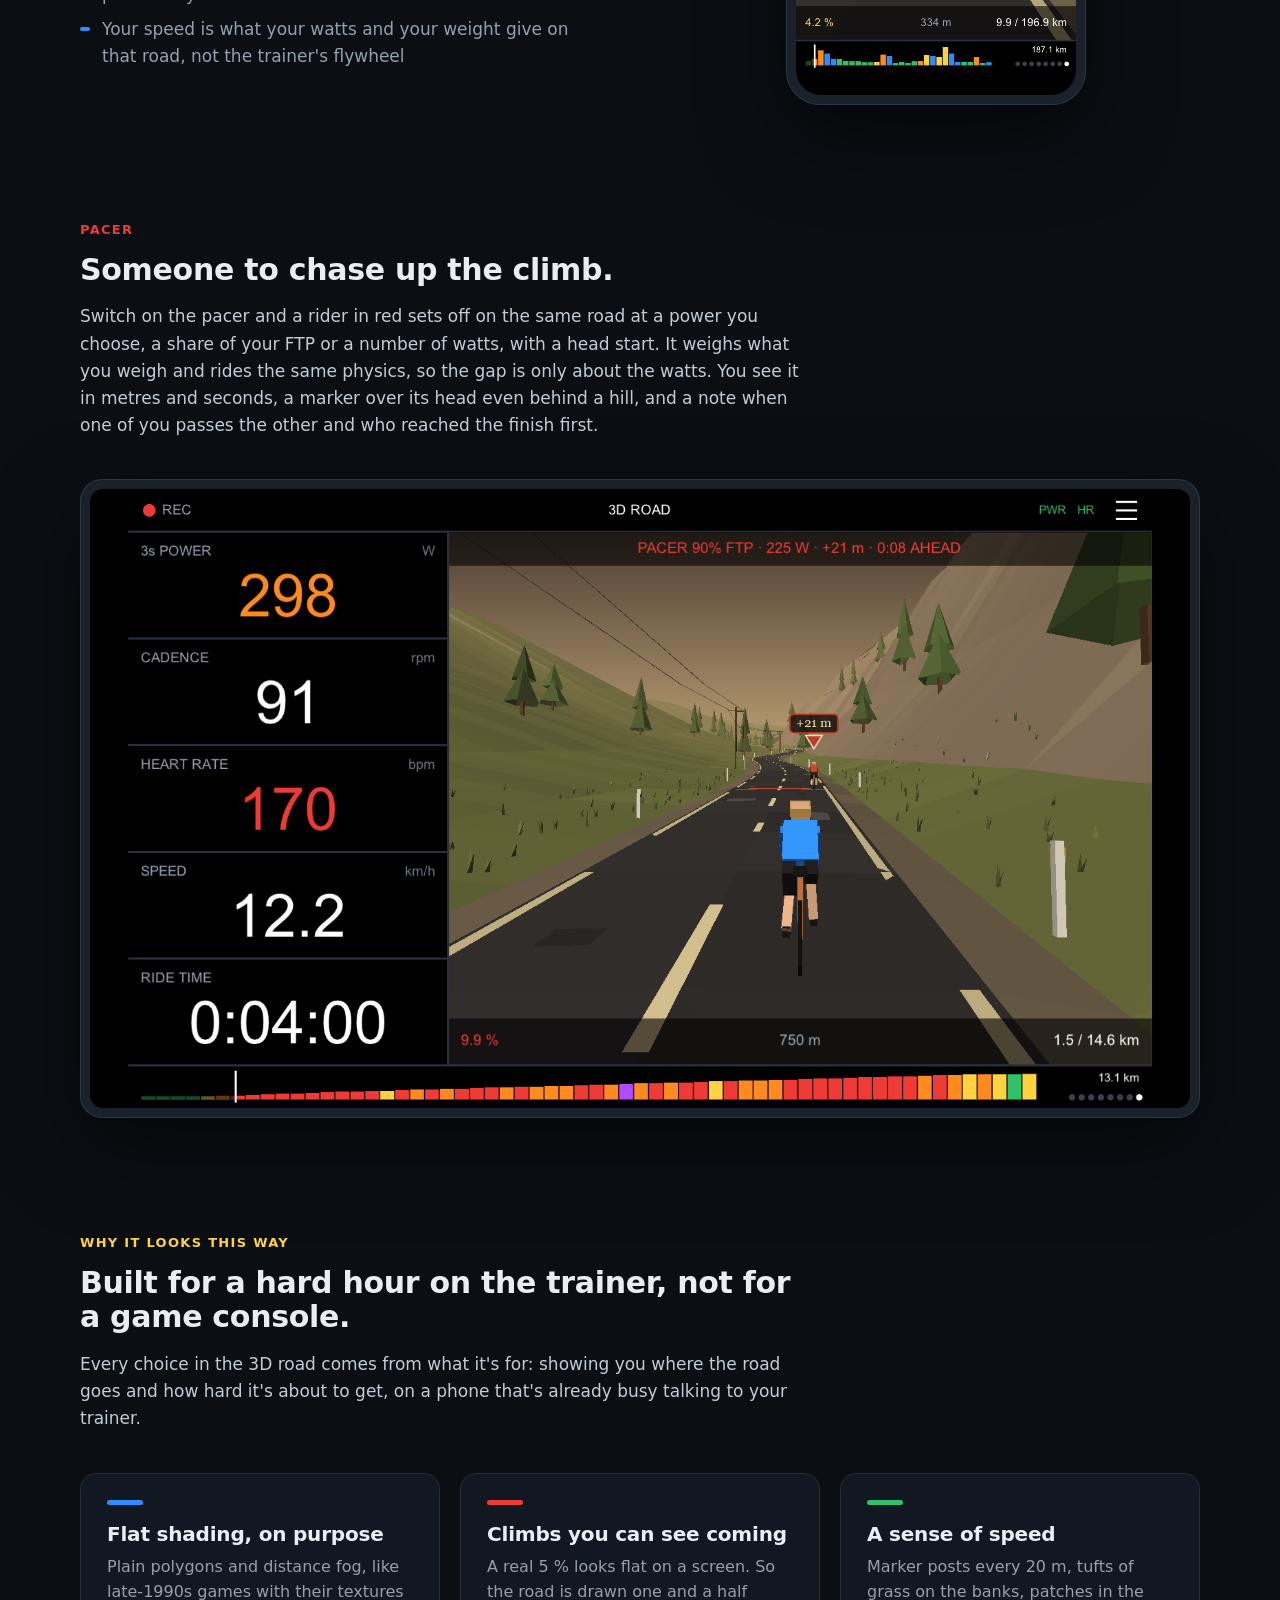
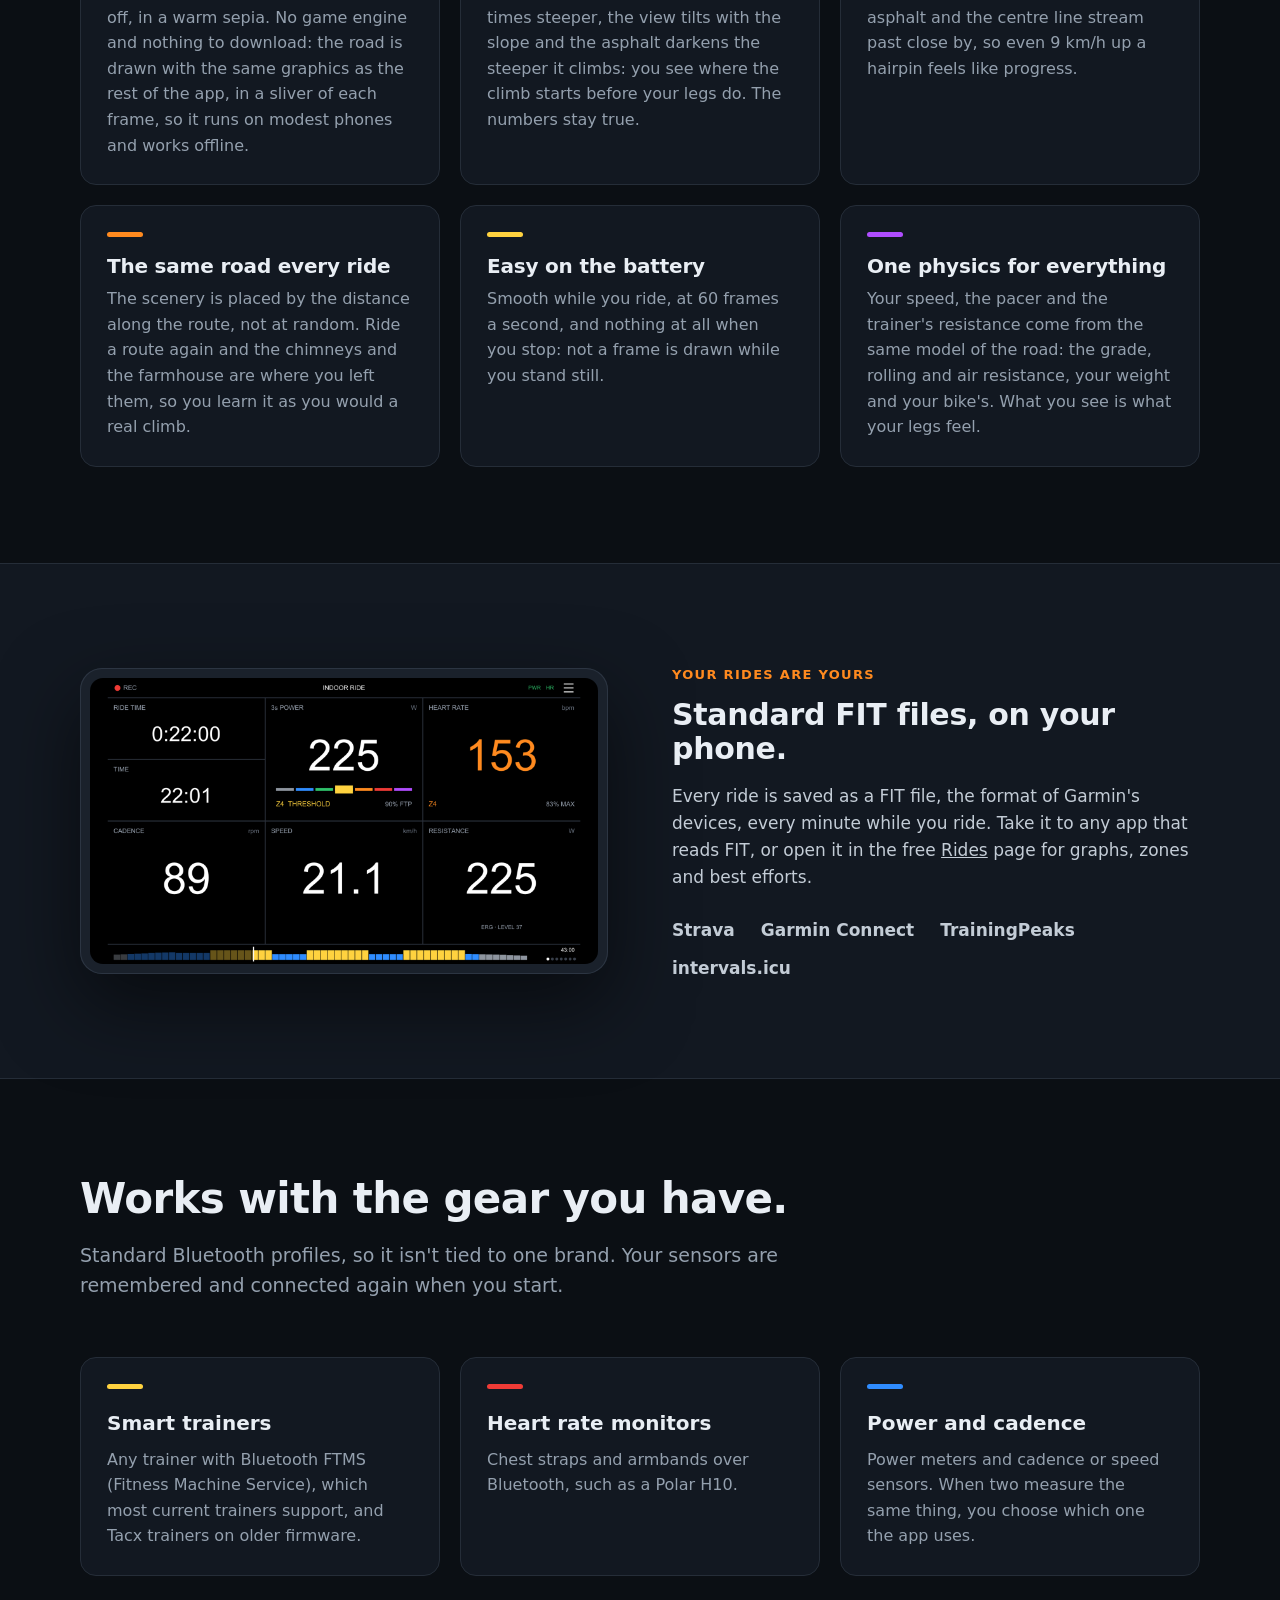
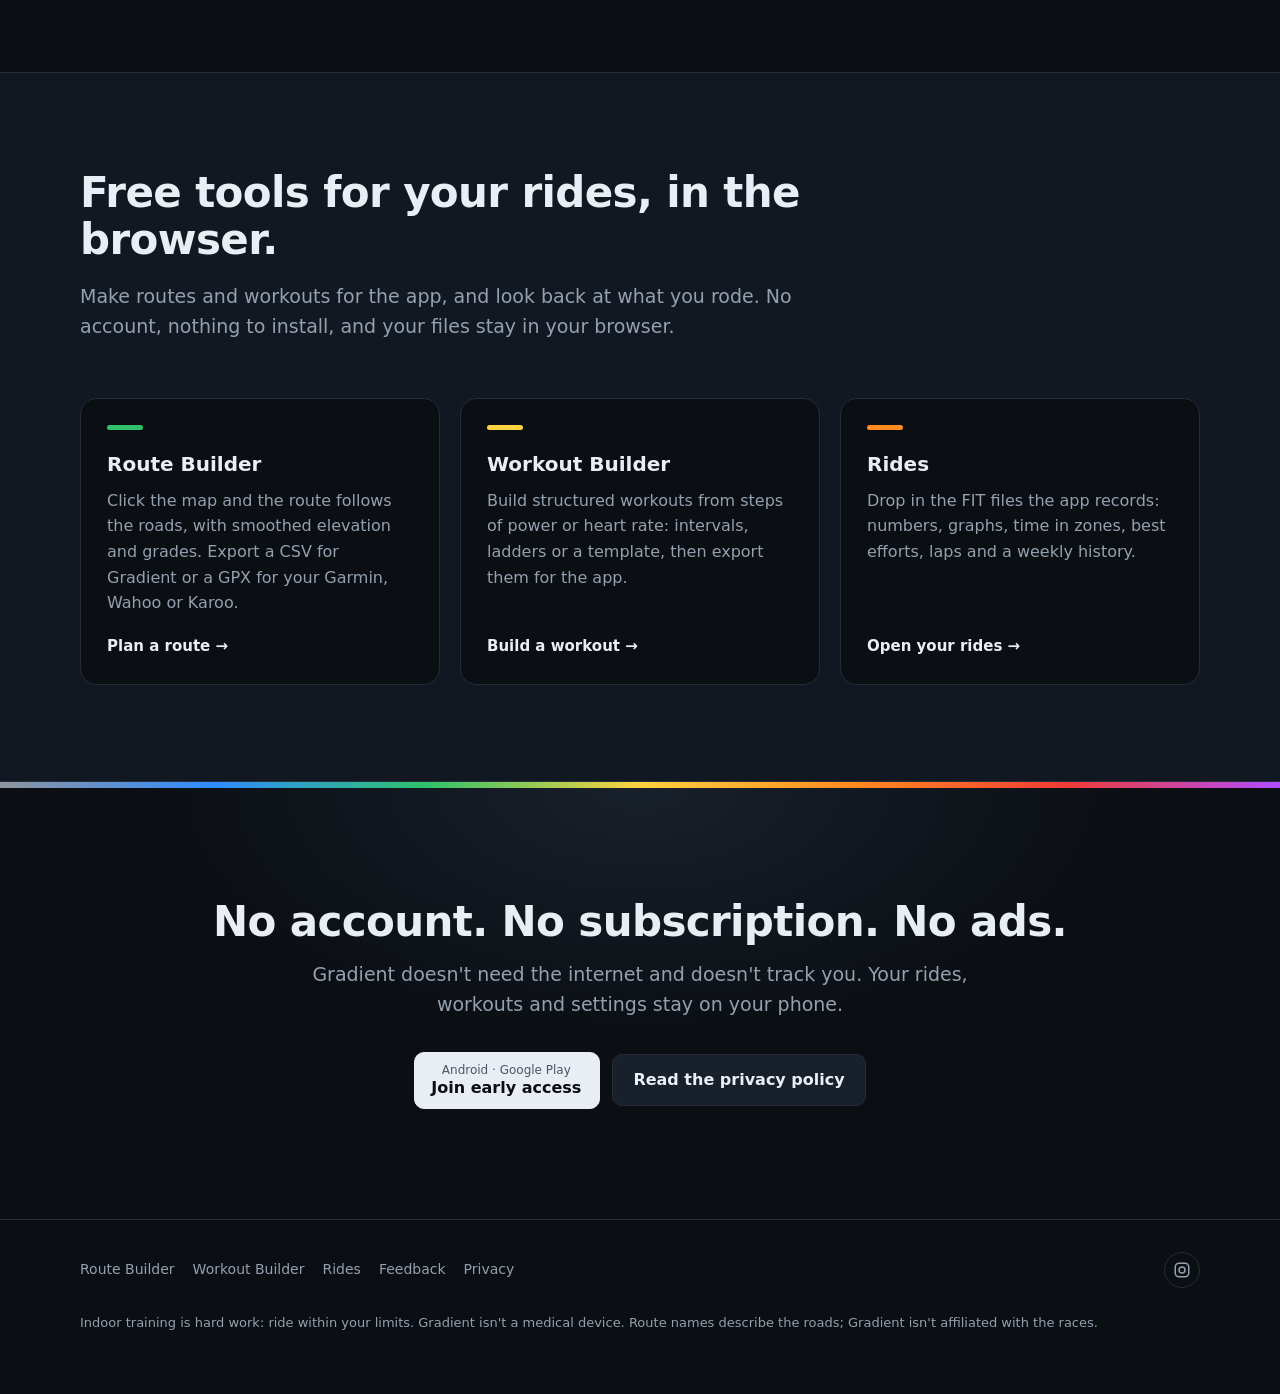
==== commit cb684e35: "Added icon to instagram." ====
--- a/index.html
+++ b/index.html
@@ -480,7 +480,6 @@
       display: flex;
       flex-wrap: wrap;
       gap: 18px;
-      margin-left: auto;
     }
 
     footer a {
@@ -490,6 +489,32 @@
 
     footer a:hover {
       color: var(--text);
+    }
+
+    footer .social {
+      display: flex;
+      gap: 12px;
+      margin-left: auto;
+    }
+
+    footer .social a {
+      display: inline-flex;
+      align-items: center;
+      justify-content: center;
+      width: 36px;
+      height: 36px;
+      border: 1px solid var(--line);
+      border-radius: 50%;
+      transition: color .15s, border-color .15s;
+    }
+
+    footer .social a:hover {
+      border-color: var(--text);
+    }
+
+    footer .social svg {
+      width: 18px;
+      height: 18px;
     }
 
     footer .small {
@@ -910,6 +935,16 @@
         <a href="feedback.html">Feedback</a>
         <a href="privacy.html">Privacy</a>
       </nav>
+      <div class="social" aria-label="Social">
+        <a href="https://www.instagram.com/gradientbike/" target="_blank" rel="noopener" aria-label="Gradient on Instagram" title="Instagram">
+          <svg viewBox="0 0 24 24" aria-hidden="true" fill="none" stroke="currentColor" stroke-width="2"
+            stroke-linecap="round" stroke-linejoin="round">
+            <rect x="3" y="3" width="18" height="18" rx="5" />
+            <circle cx="12" cy="12" r="4" />
+            <circle cx="17.5" cy="6.5" r="0.6" fill="currentColor" stroke="none" />
+          </svg>
+        </a>
+      </div>
       <p class="small">Indoor training is hard work: ride within your limits. Gradient isn't a medical device. Route
         names describe the roads; Gradient isn't affiliated with the races.</p>
     </div>
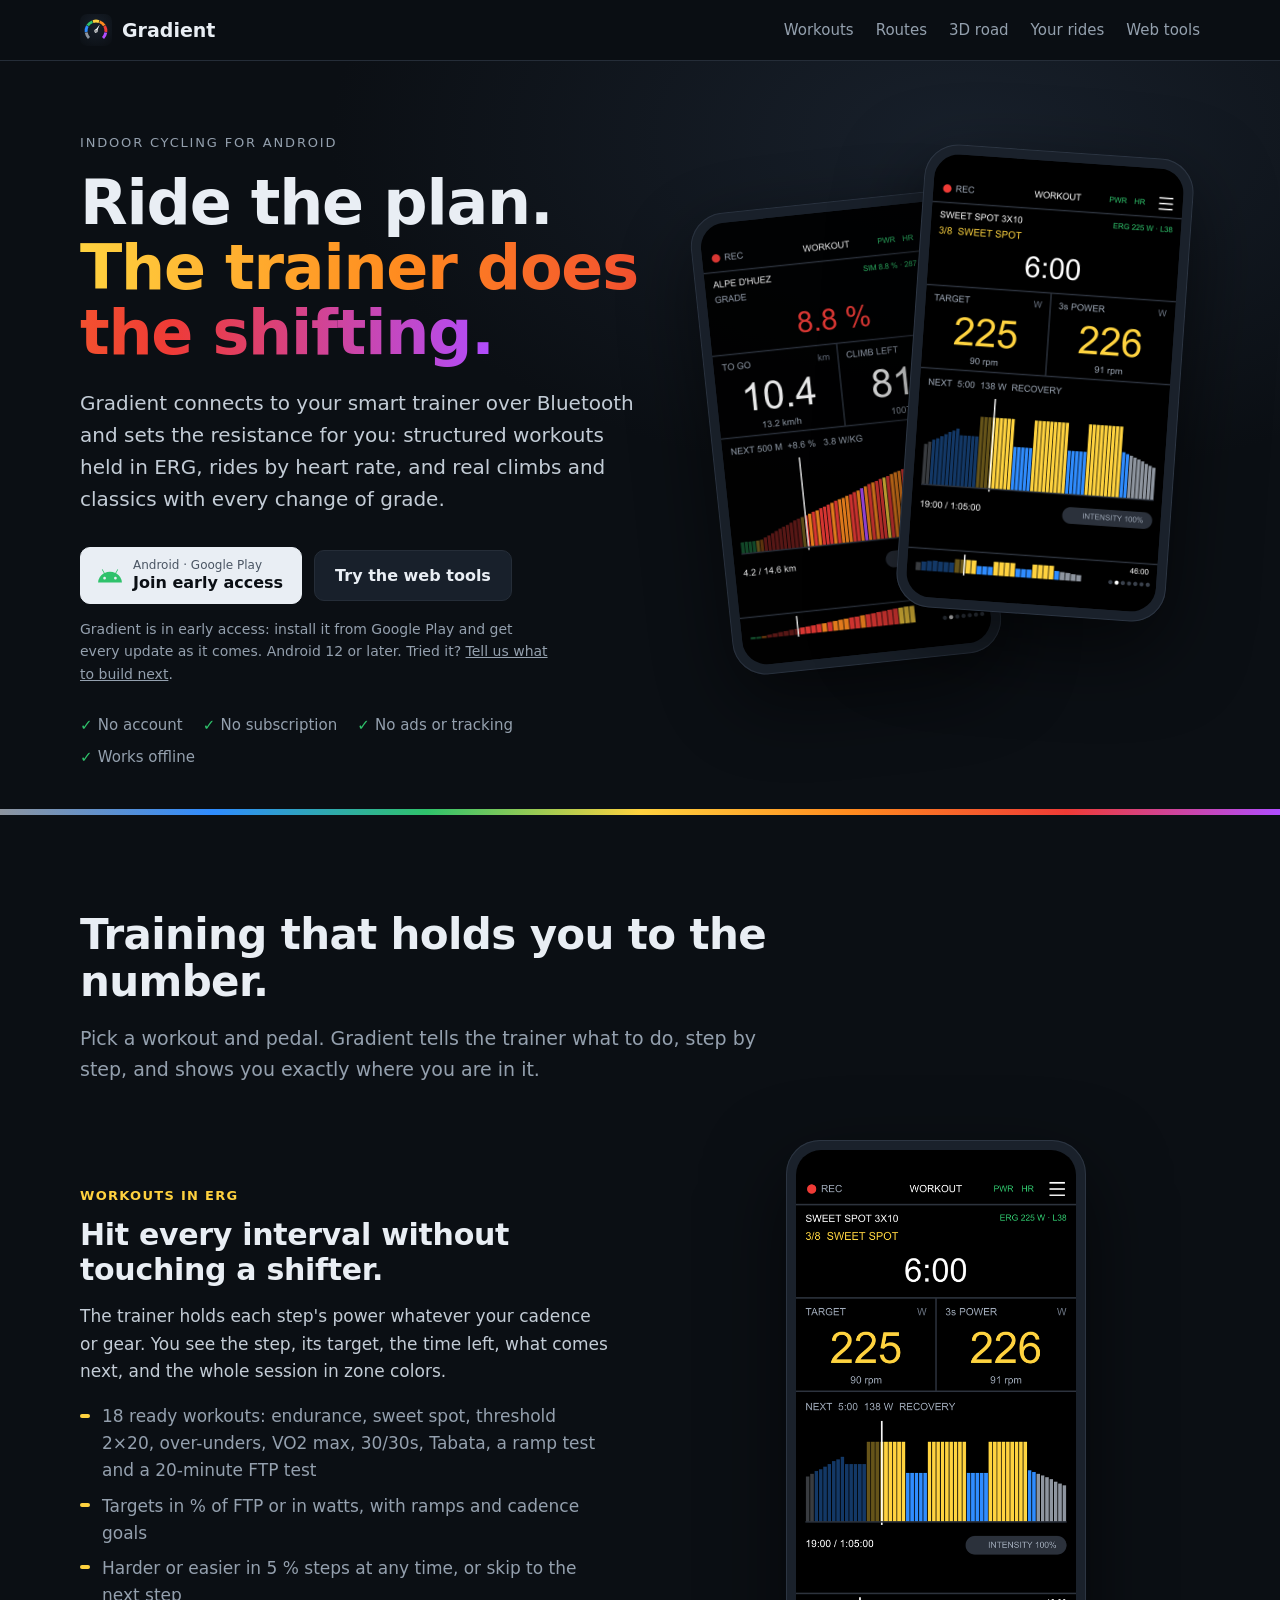
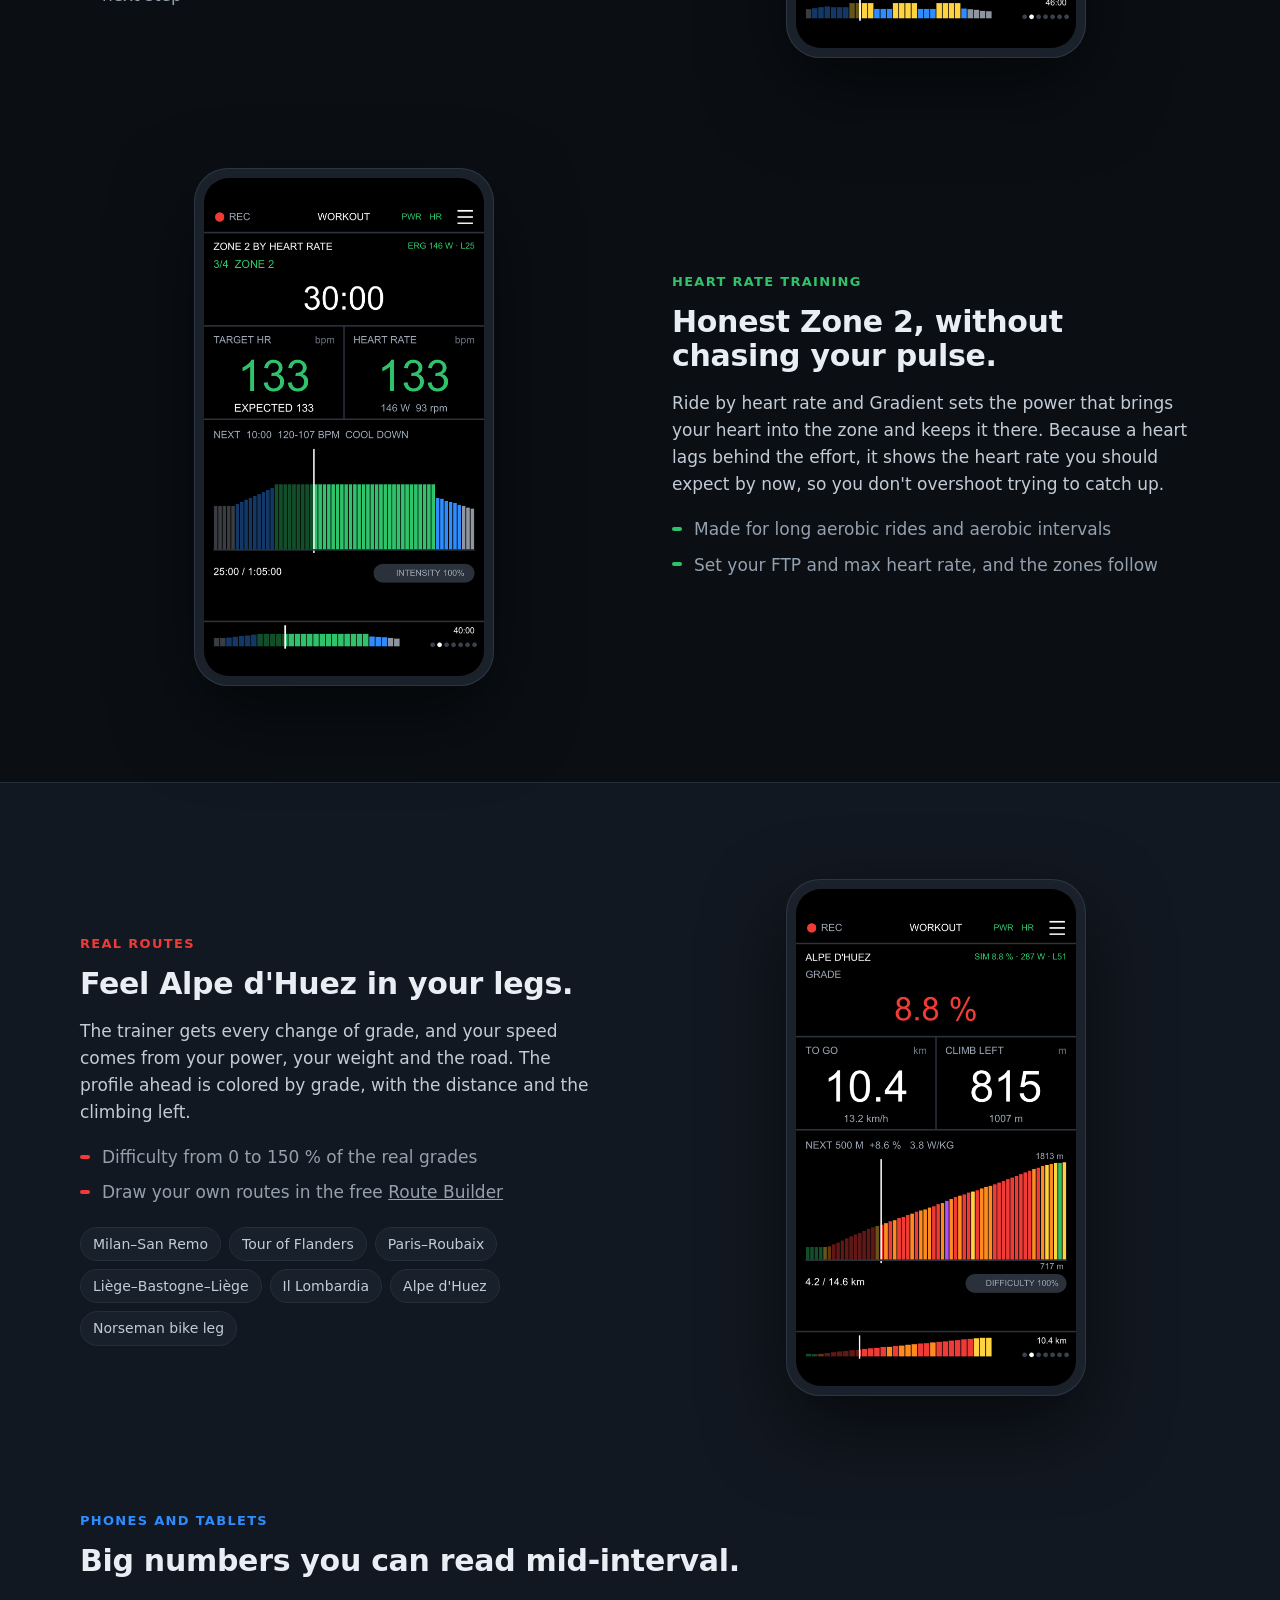
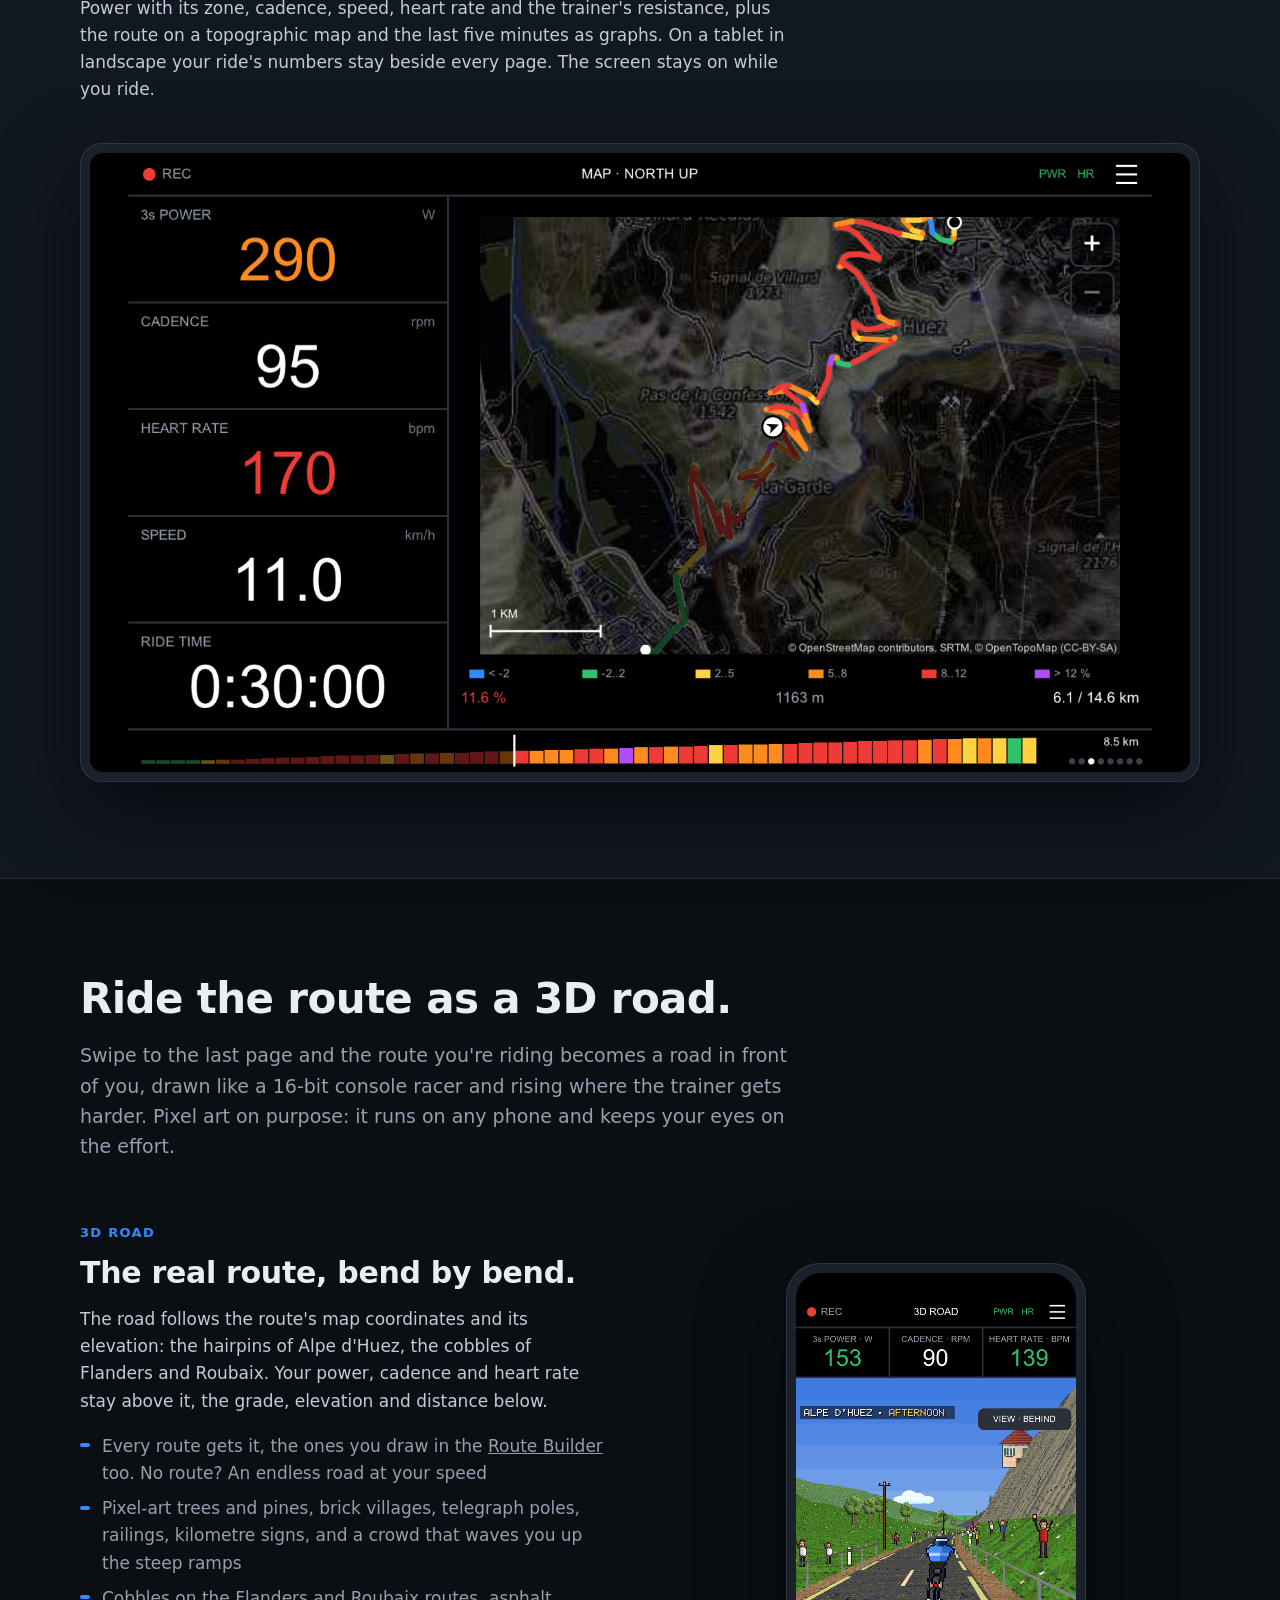
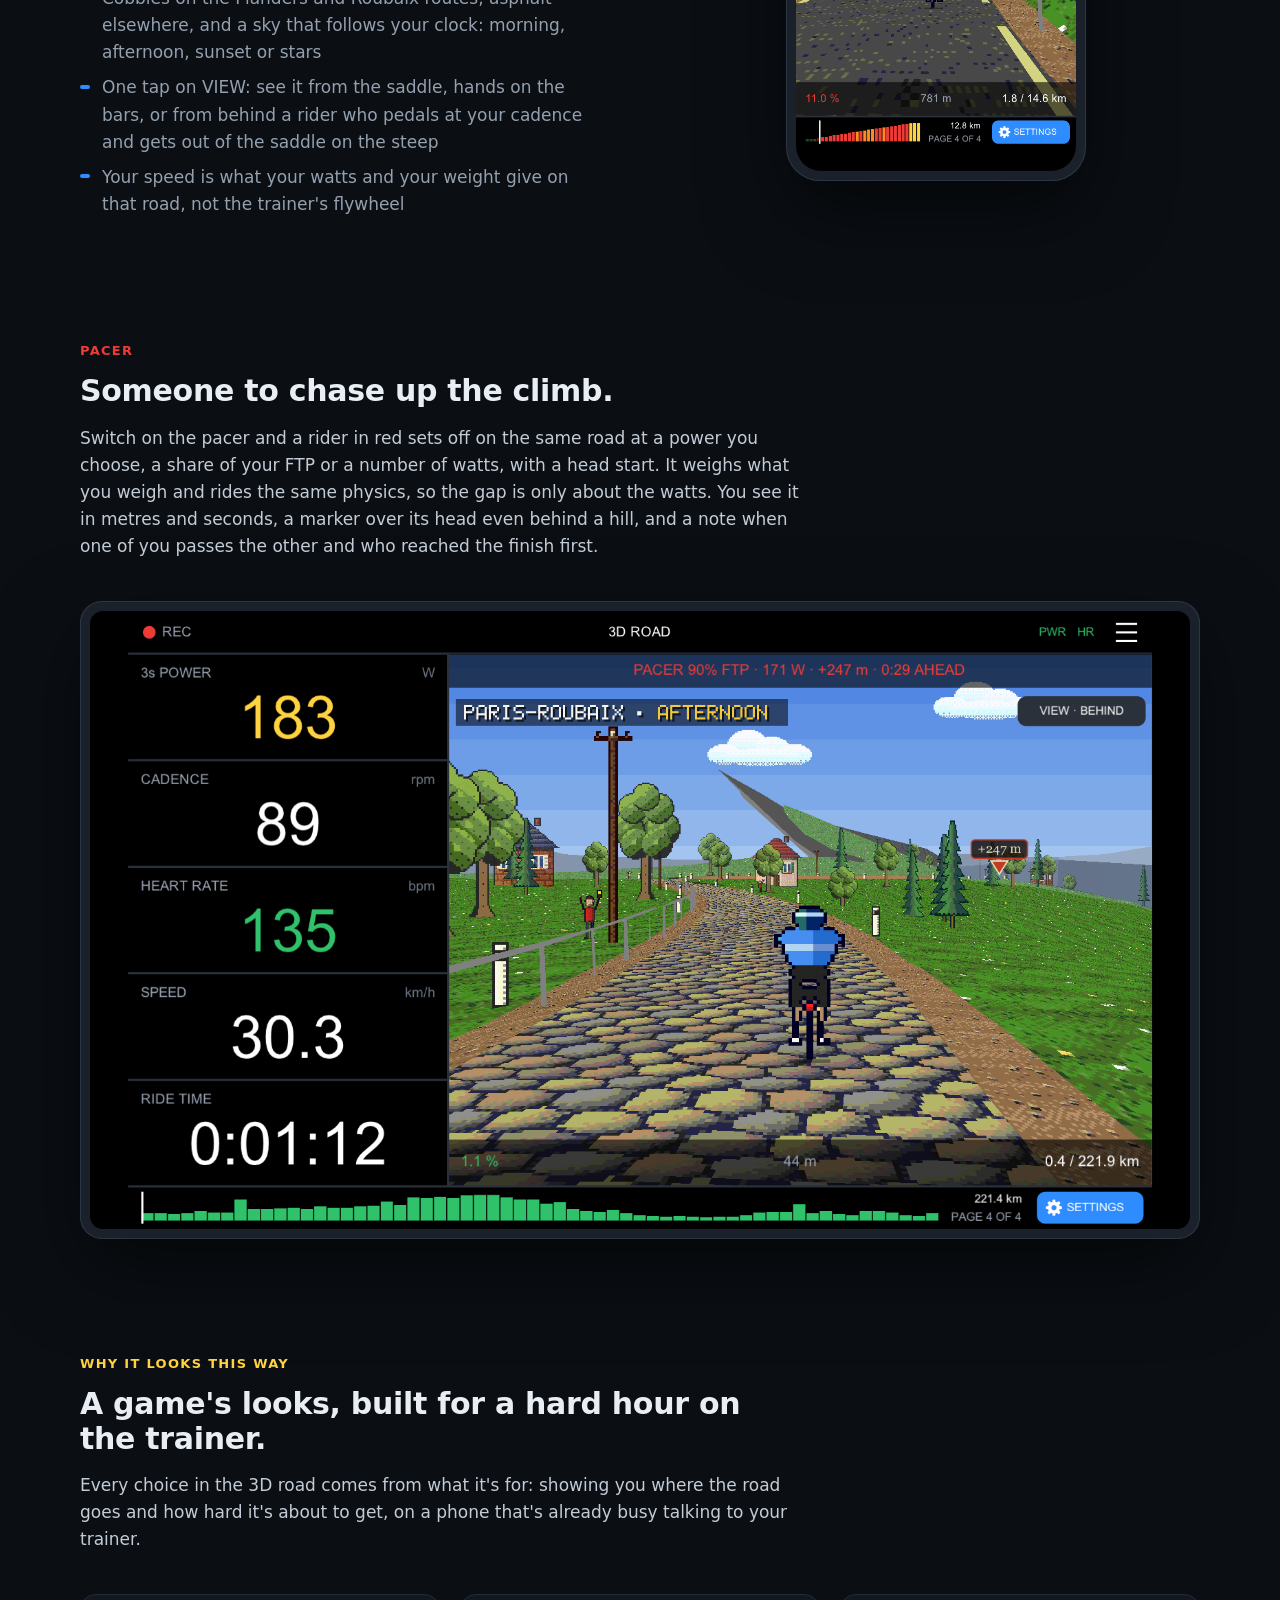
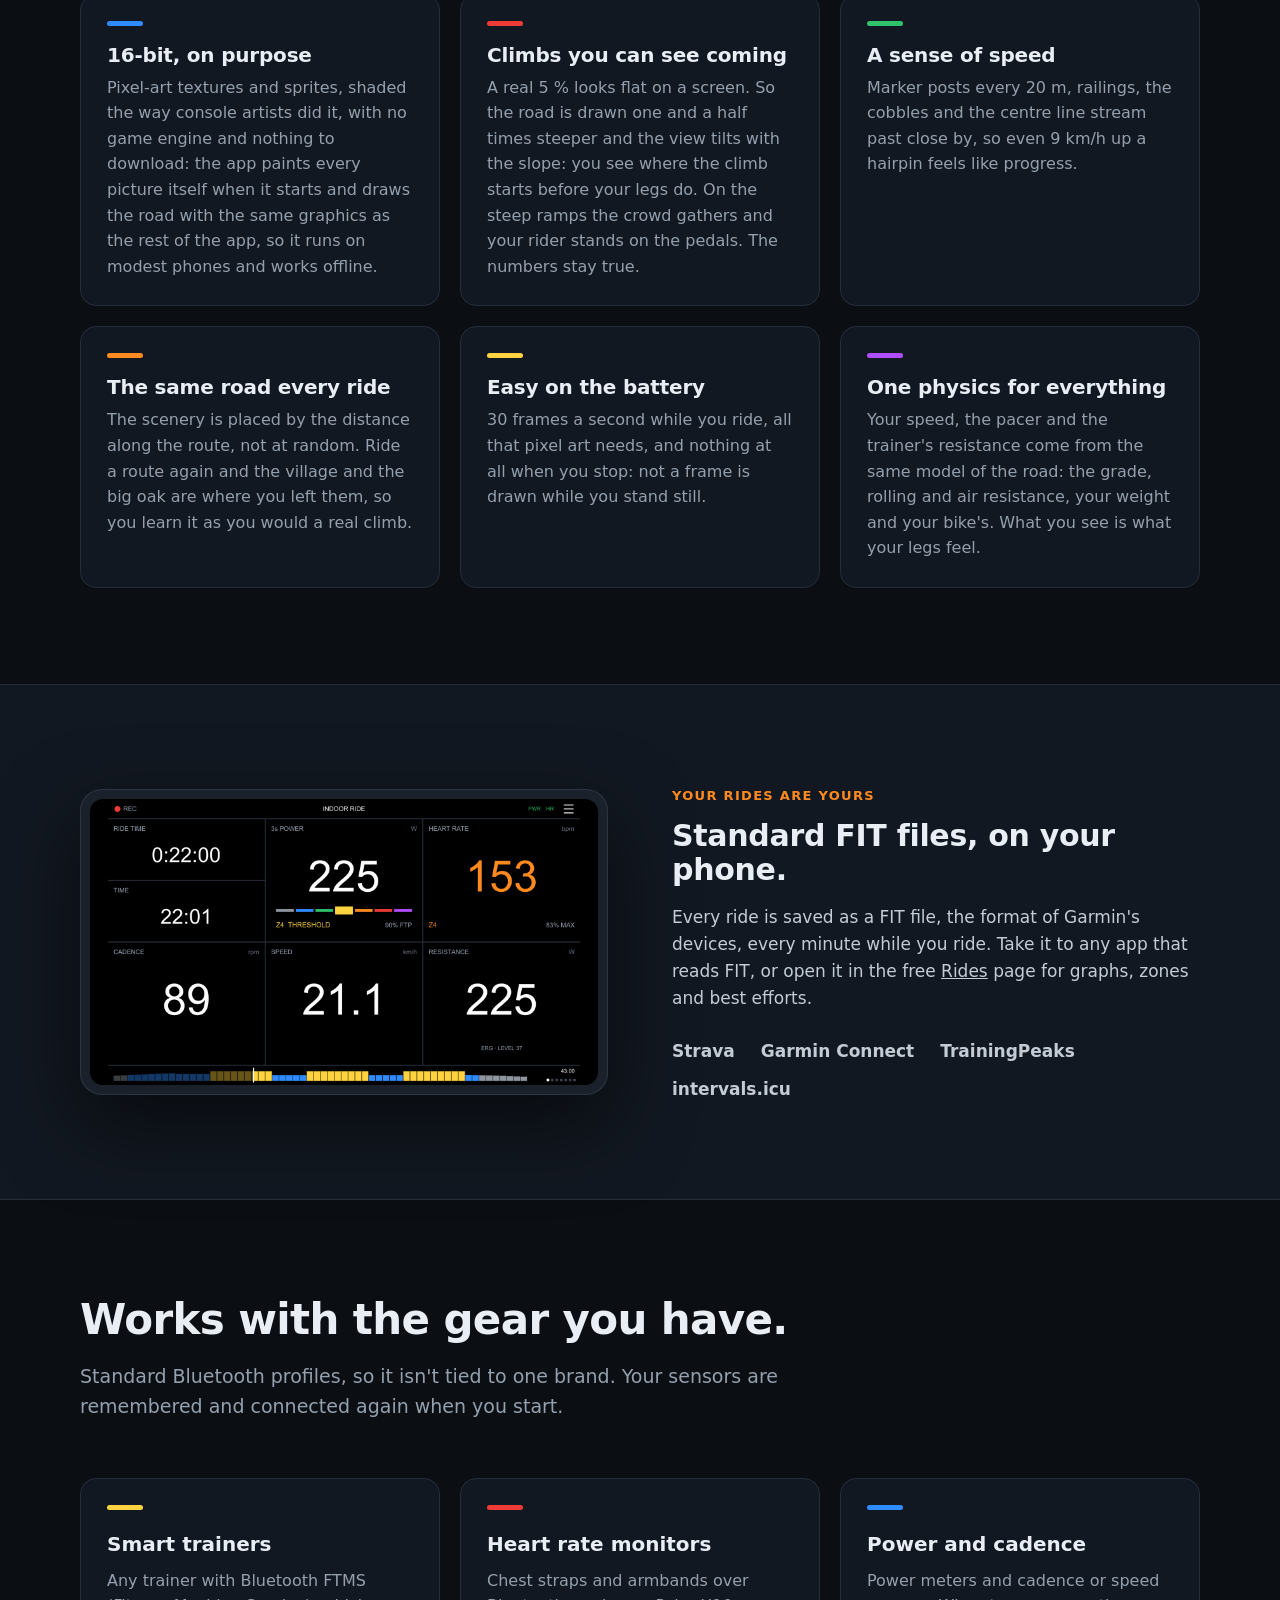
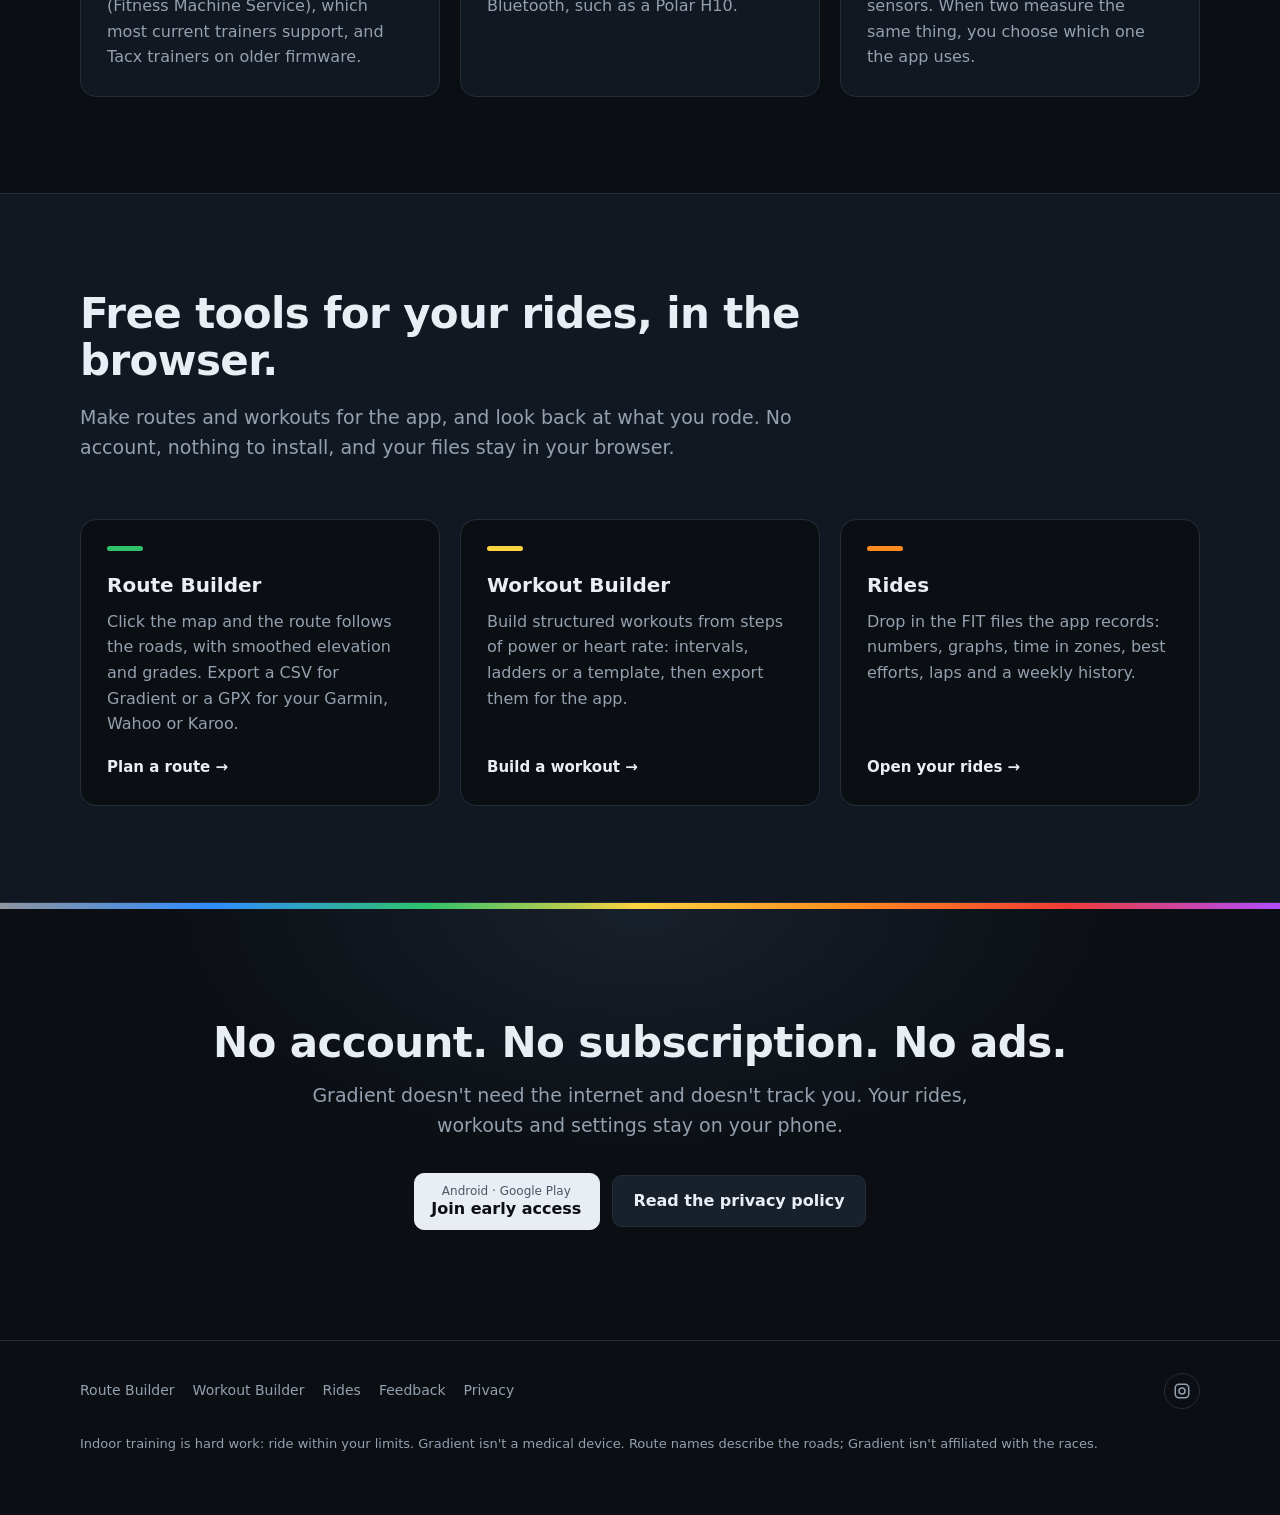
==== commit d11c5915: "New version." ====
--- a/index.html
+++ b/index.html
@@ -2,6 +2,14 @@
 <html lang="en">
 
 <head>
+  <!-- Google tag (gtag.js) -->
+  <script async src="https://www.googletagmanager.com/gtag/js?id=G-5GPN37VJY0"></script>
+  <script>
+    window.dataLayer = window.dataLayer || [];
+    function gtag(){dataLayer.push(arguments);}
+    gtag('js', new Date());
+    gtag('config', 'G-5GPN37VJY0');
+  </script>
   <meta charset="utf-8">
   <meta name="viewport" content="width=device-width, initial-scale=1">
   <link rel="icon" href="icons/icon.svg" type="image/svg+xml">
@@ -733,8 +741,9 @@
       <div class="wrap">
         <div class="section-head">
           <h2>Ride the route as a 3D road.</h2>
-          <p>Swipe to the last page and the route you're riding becomes a road in front of you, rising where the
-            trainer gets harder. Simple on purpose, so it runs on any phone and keeps your eyes on the effort.</p>
+          <p>Swipe to the last page and the route you're riding becomes a road in front of you, drawn like a 16-bit
+            console racer and rising where the trainer gets harder. Pixel art on purpose: it runs on any phone and keeps
+            your eyes on the effort.</p>
         </div>
 
         <div class="feature">
@@ -742,19 +751,23 @@
             <span class="tag" style="color: var(--z2)">3D road</span>
             <h3>The real route, bend by bend.</h3>
             <p>The road follows the route's map coordinates and its elevation: the hairpins of Alpe d'Huez, the
-              climbs of Il Lombardia. Your power, cadence and heart rate stay above it, the grade, elevation and
+              cobbles of Flanders and Roubaix. Your power, cadence and heart rate stay above it, the grade, elevation and
               distance below.</p>
             <ul class="ticks" style="--c: var(--z2)">
               <li>Every route gets it, the ones you draw in the <a href="route-builder.html">Route Builder</a> too.
                 No route? An endless road at your speed</li>
-              <li>Hills, pines, telegraph poles, houses, factory chimneys, kilometre stones and the odd airship</li>
-              <li>See it through your own eyes, or from behind a rider who pedals at your cadence</li>
+              <li>Pixel-art trees and pines, brick villages, telegraph poles, railings, kilometre signs, and a crowd
+                that waves you up the steep ramps</li>
+              <li>Cobbles on the Flanders and Roubaix routes, asphalt elsewhere, and a sky that follows your clock:
+                morning, afternoon, sunset or stars</li>
+              <li>One tap on VIEW: see it from the saddle, hands on the bars, or from behind a rider who pedals at
+                your cadence and gets out of the saddle on the steep</li>
               <li>Your speed is what your watts and your weight give on that road, not the trainer's flywheel</li>
             </ul>
           </div>
           <div class="shot">
             <div class="phone"><img src="images/phone-road.png" width="540" height="960" loading="lazy"
-                alt="3D road on Il Lombardia: a rider in blue on a winding road between hills, factory chimneys ahead, 285 W, 4.2 % grade">
+                alt="16-bit 3D road on Alpe d'Huez: a pixel-art rider in blue standing on the pedals at 11 %, spectators waving by the railings, a house on the rock face">
             </div>
           </div>
         </div>
@@ -769,49 +782,49 @@
               a hill, and a note when one of you passes the other and who reached the finish first.</p>
           </div>
           <div class="tablet"><img src="images/tablet-road.png" width="1600" height="900" loading="lazy"
-              alt="Tablet: 3D road on Alpe d'Huez with the ride's numbers on the left and the pacer 21 m ahead, marked over its head">
+              alt="Tablet: the 16-bit road on the Paris-Roubaix cobbles, the ride's numbers on the left and the pacer 247 m ahead, marked over its head">
           </div>
         </div>
 
         <div class="wide">
           <div class="text">
             <span class="tag" style="color: var(--z4)">Why it looks this way</span>
-            <h3>Built for a hard hour on the trainer, not for a game console.</h3>
+            <h3>A game's looks, built for a hard hour on the trainer.</h3>
             <p>Every choice in the 3D road comes from what it's for: showing you where the road goes and how hard
               it's about to get, on a phone that's already busy talking to your trainer.</p>
           </div>
           <div class="grid">
             <div class="card">
               <div class="bar" style="--c: var(--z2)"></div>
-              <h3>Flat shading, on purpose</h3>
-              <p>Plain polygons and distance fog, like late-1990s games with their textures off, in a warm sepia. No
-                game engine and nothing to download: the road is drawn with the same graphics as the rest of the app,
-                in a sliver of each frame, so it runs on modest phones and works offline.</p>
+              <h3>16-bit, on purpose</h3>
+              <p>Pixel-art textures and sprites, shaded the way console artists did it, with no game engine and
+                nothing to download: the app paints every picture itself when it starts and draws the road with the
+                same graphics as the rest of the app, so it runs on modest phones and works offline.</p>
             </div>
             <div class="card">
               <div class="bar" style="--c: var(--z6)"></div>
               <h3>Climbs you can see coming</h3>
-              <p>A real 5 % looks flat on a screen. So the road is drawn one and a half times steeper, the view tilts
-                with the slope and the asphalt darkens the steeper it climbs: you see where the climb starts before
-                your legs do. The numbers stay true.</p>
+              <p>A real 5 % looks flat on a screen. So the road is drawn one and a half times steeper and the view
+                tilts with the slope: you see where the climb starts before your legs do. On the steep ramps the crowd
+                gathers and your rider stands on the pedals. The numbers stay true.</p>
             </div>
             <div class="card">
               <div class="bar" style="--c: var(--z3)"></div>
               <h3>A sense of speed</h3>
-              <p>Marker posts every 20 m, tufts of grass on the banks, patches in the asphalt and the centre line
-                stream past close by, so even 9 km/h up a hairpin feels like progress.</p>
+              <p>Marker posts every 20 m, railings, the cobbles and the centre line stream past close by, so even
+                9 km/h up a hairpin feels like progress.</p>
             </div>
             <div class="card">
               <div class="bar" style="--c: var(--z5)"></div>
               <h3>The same road every ride</h3>
               <p>The scenery is placed by the distance along the route, not at random. Ride a route again and the
-                chimneys and the farmhouse are where you left them, so you learn it as you would a real climb.</p>
+                village and the big oak are where you left them, so you learn it as you would a real climb.</p>
             </div>
             <div class="card">
               <div class="bar" style="--c: var(--z4)"></div>
               <h3>Easy on the battery</h3>
-              <p>Smooth while you ride, at 60 frames a second, and nothing at all when you stop: not a frame is
-                drawn while you stand still.</p>
+              <p>30 frames a second while you ride, all that pixel art needs, and nothing at all when you stop: not a
+                frame is drawn while you stand still.</p>
             </div>
             <div class="card">
               <div class="bar" style="--c: var(--z7)"></div>
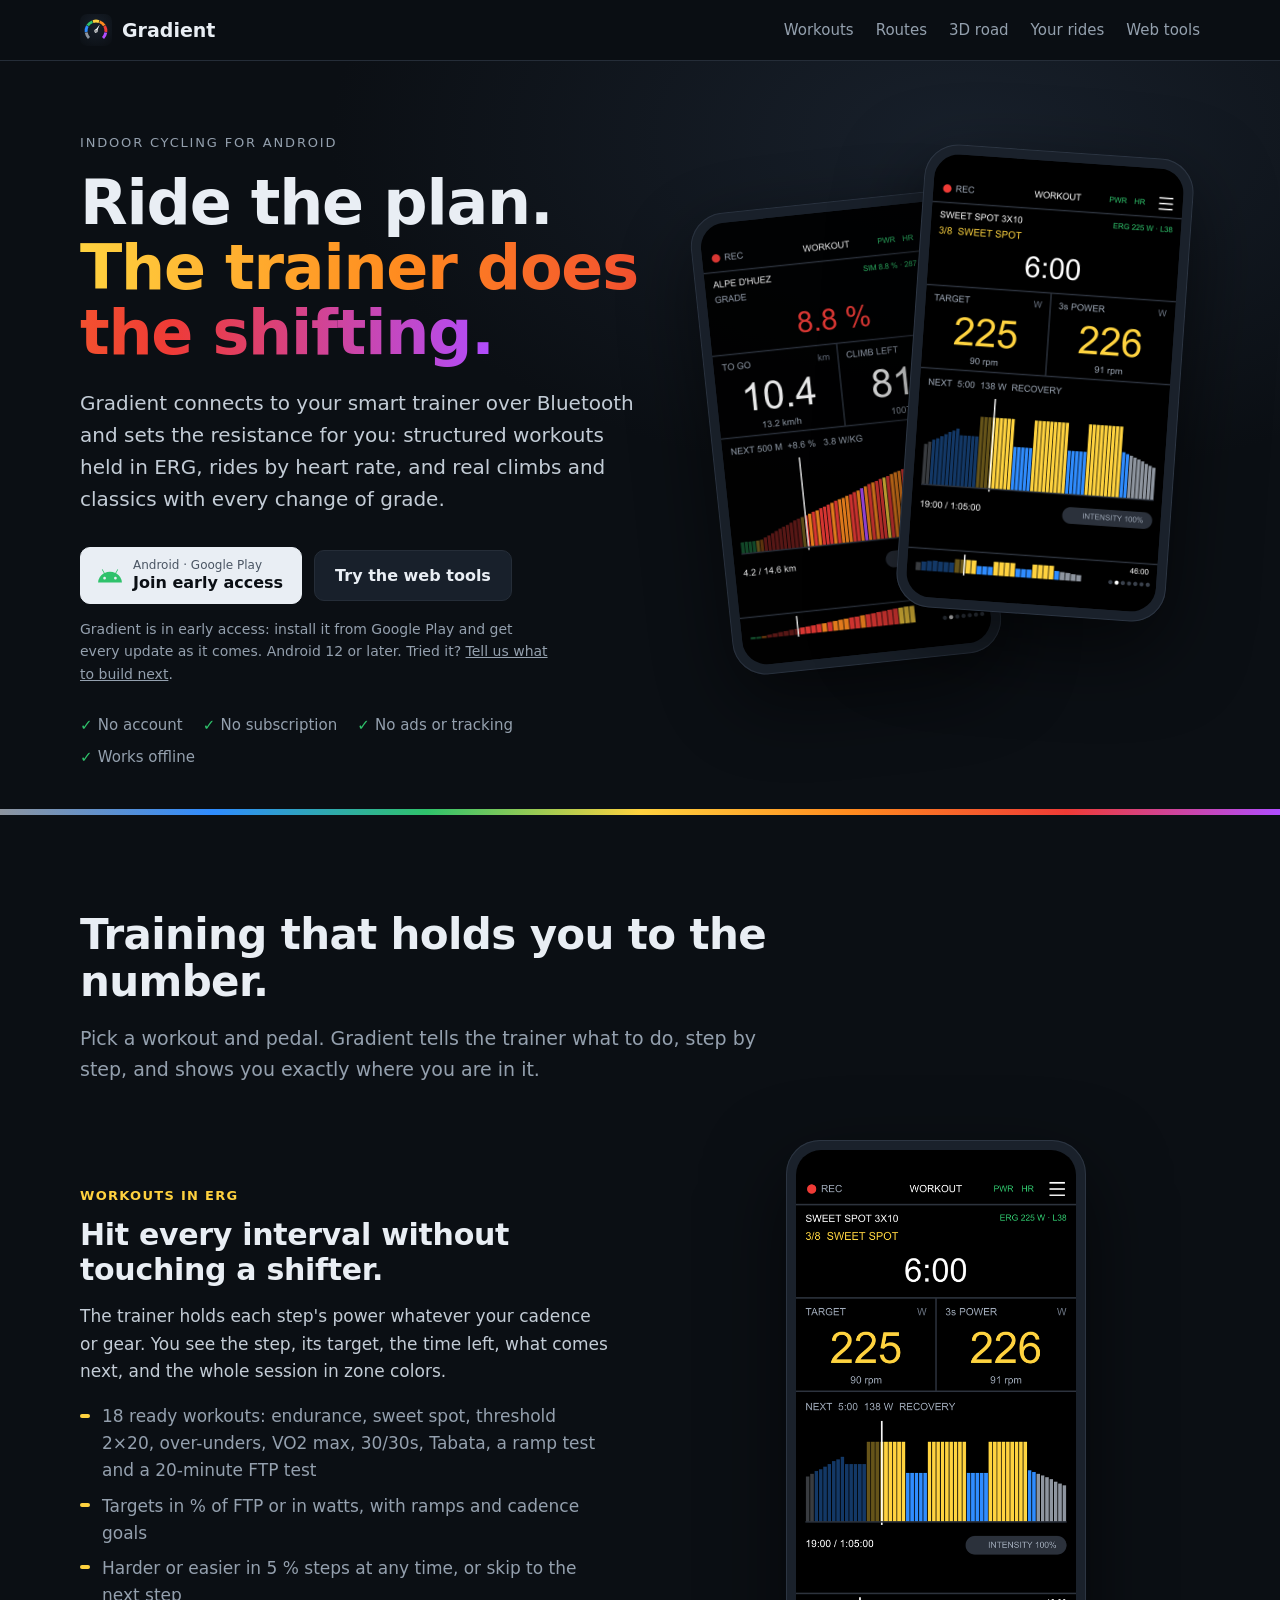
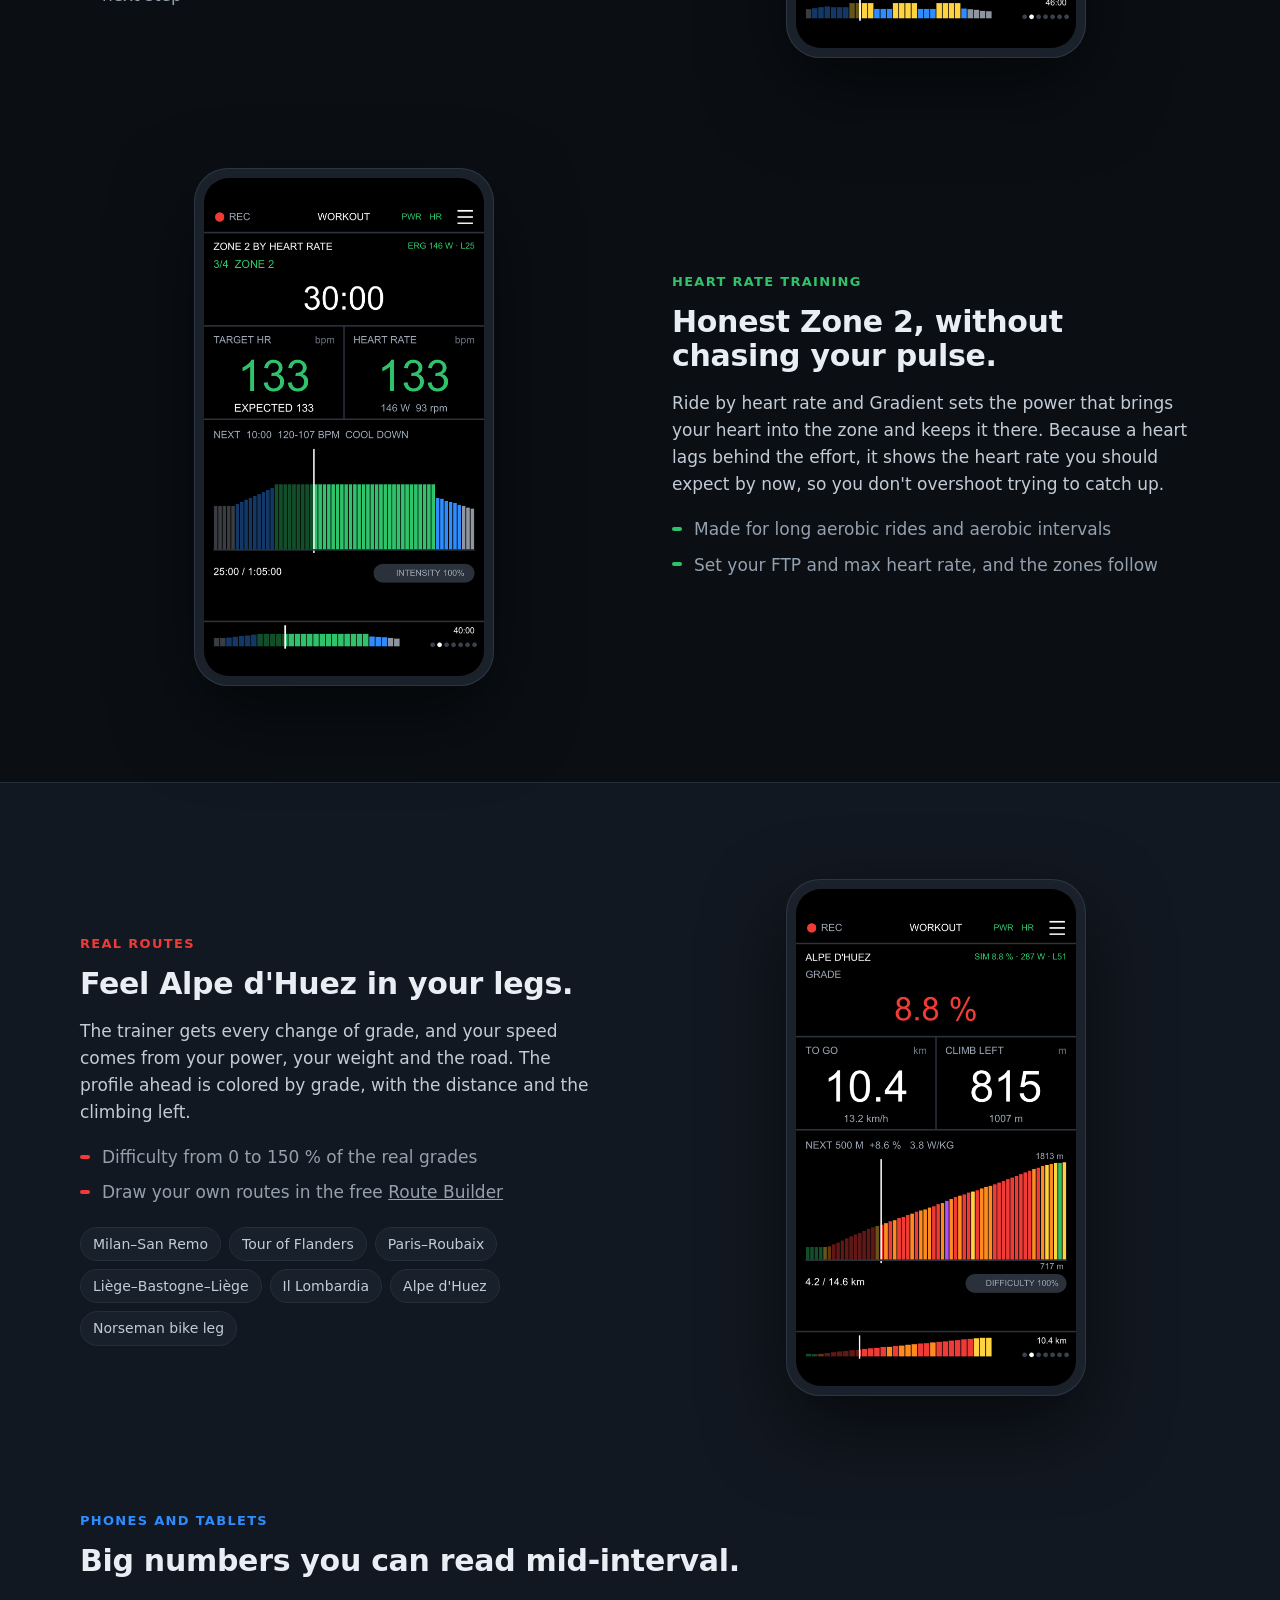
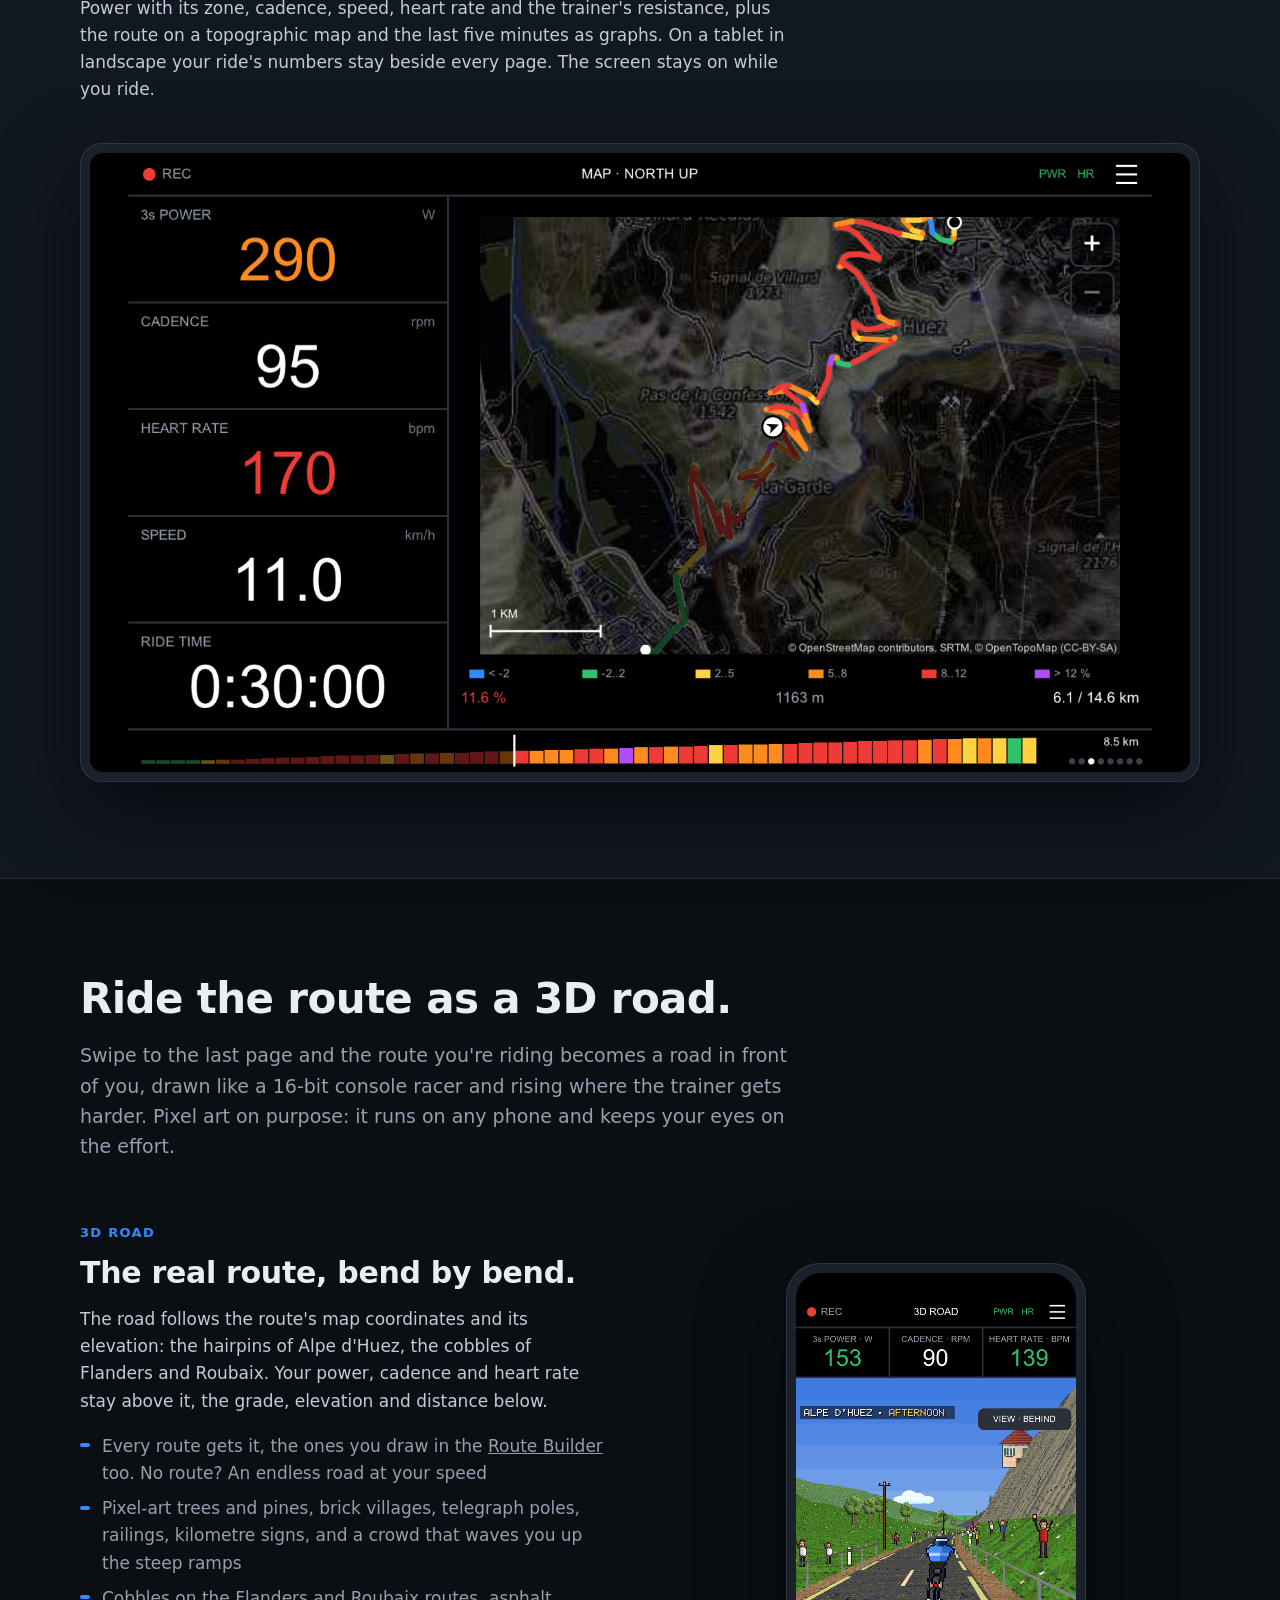
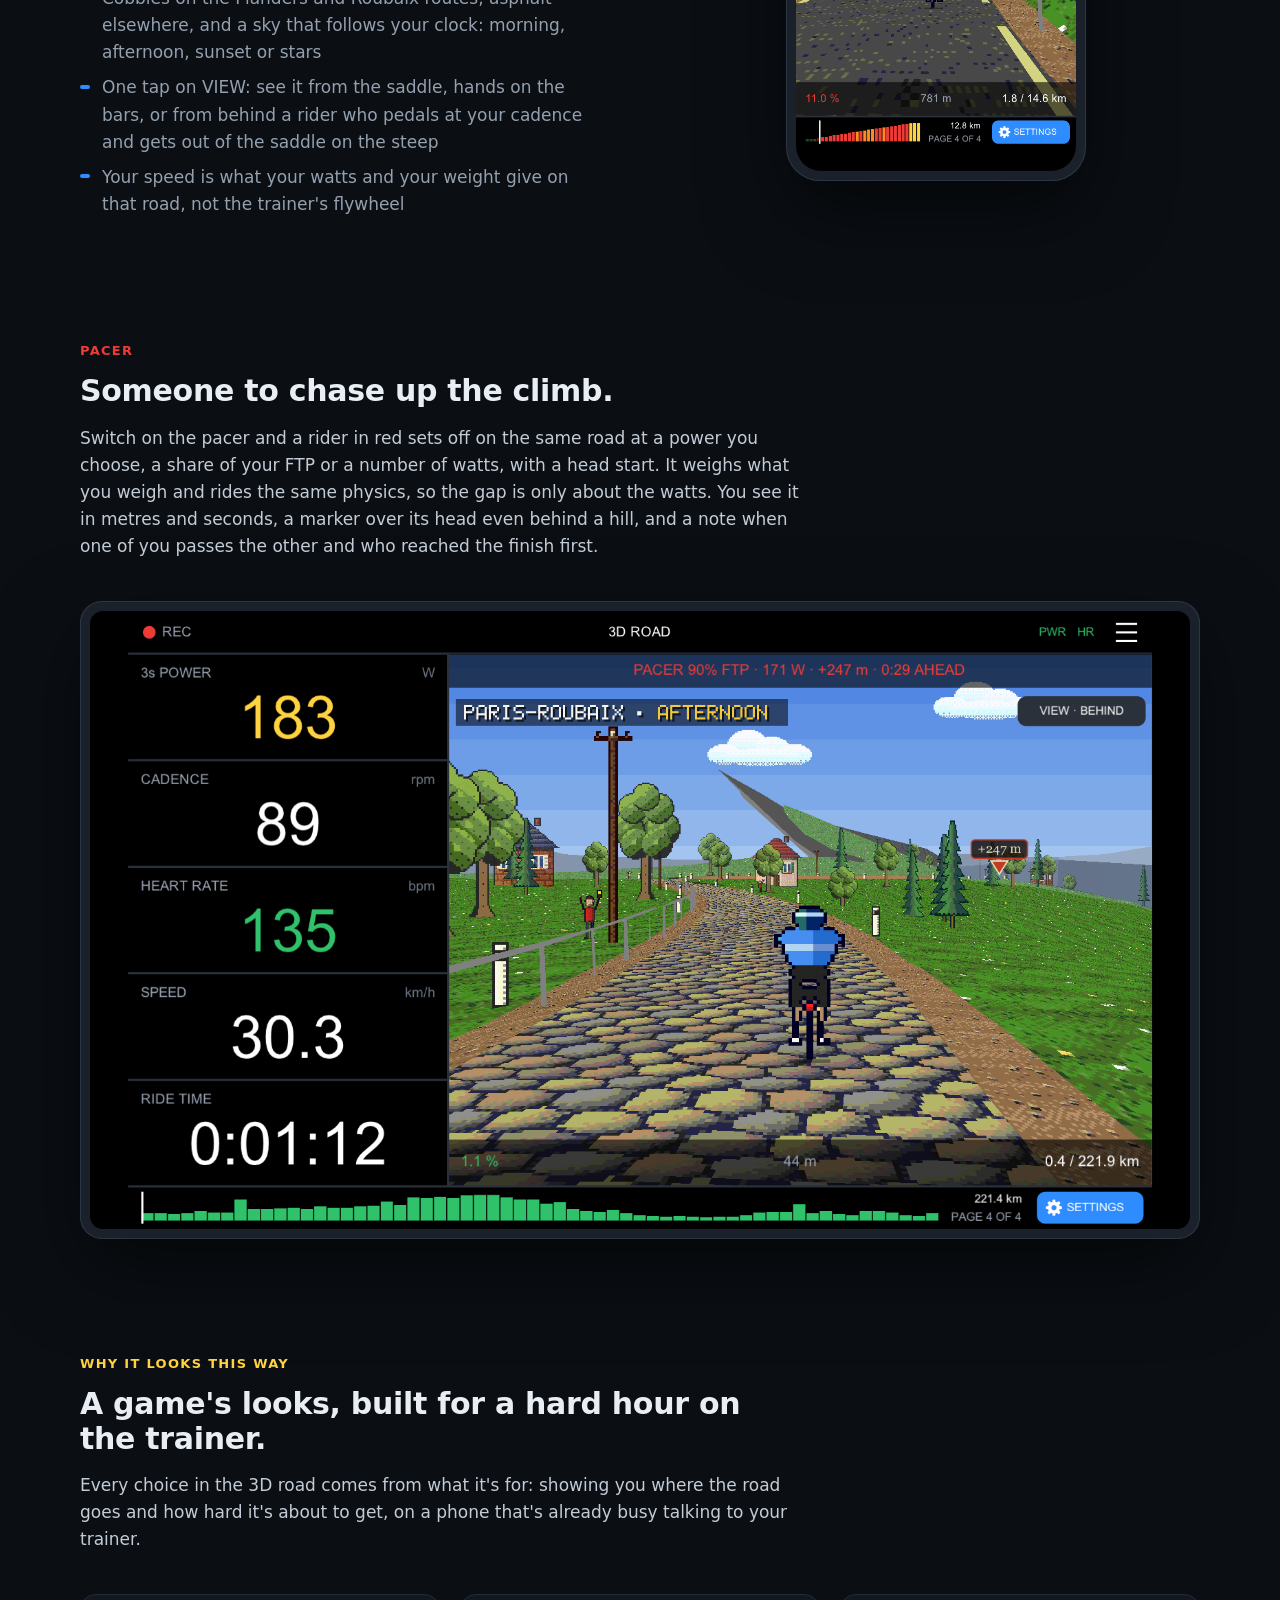
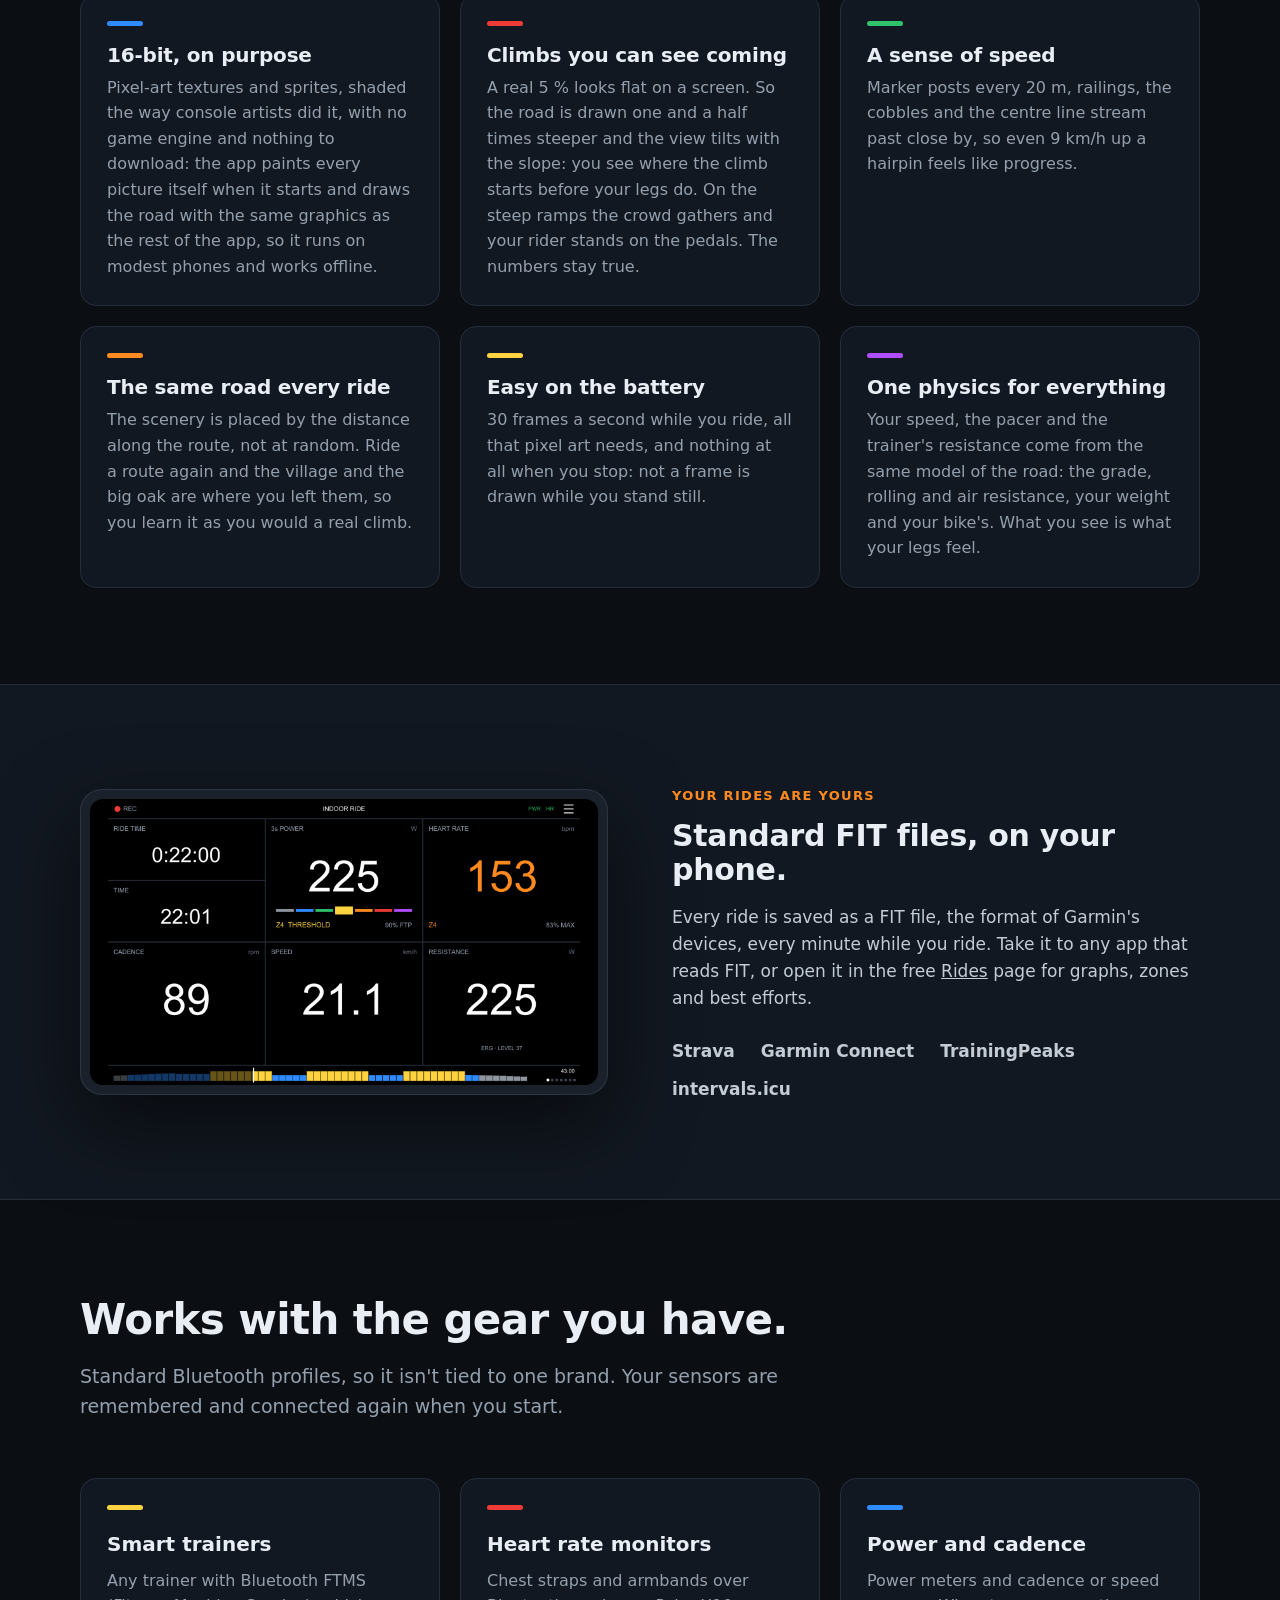
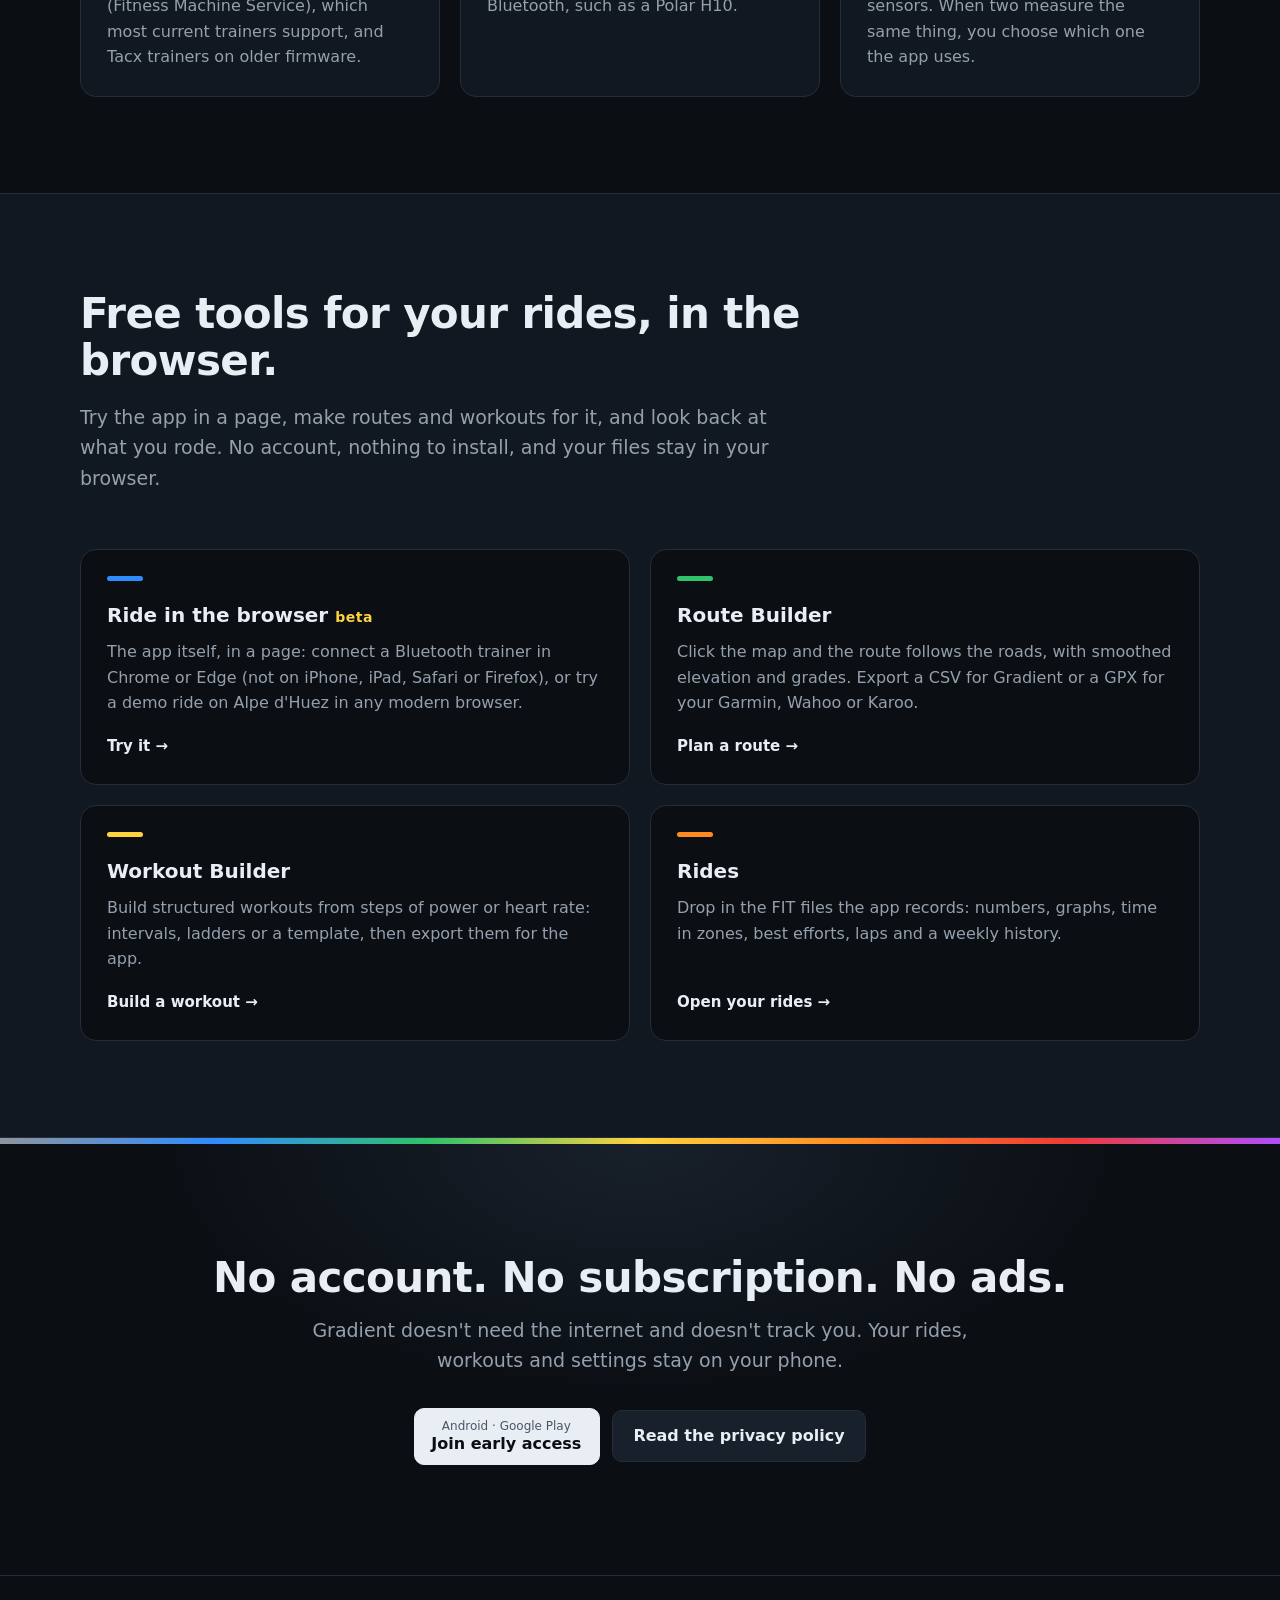
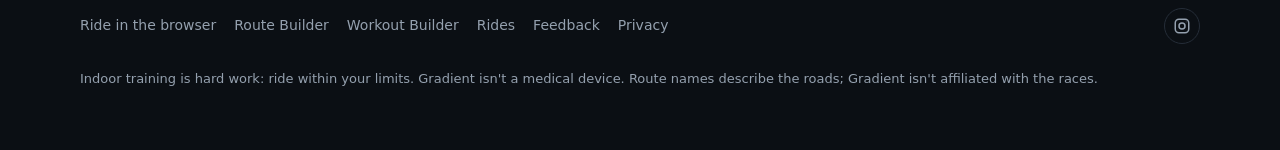
==== commit b060772d: "Ride in the browser (beta): the trainer app as a web tool The app's C code and display compiled to W" ====
--- a/index.html
+++ b/index.html
@@ -388,6 +388,17 @@
       gap: 20px;
     }
 
+    .grid.tools {
+      grid-template-columns: repeat(2, 1fr);
+    }
+
+    .grid.tools small {
+      color: var(--z4);
+      font-size: .7em;
+      font-weight: 700;
+      letter-spacing: .04em;
+    }
+
     .card {
       background: var(--bg);
       border: 1px solid var(--line);
@@ -557,7 +568,8 @@
         width: 210px;
       }
 
-      .grid {
+      .grid,
+      .grid.tools {
         grid-template-columns: 1fr;
       }
 
@@ -894,10 +906,17 @@
       <div class="wrap">
         <div class="section-head">
           <h2>Free tools for your rides, in the browser.</h2>
-          <p>Make routes and workouts for the app, and look back at what you rode. No account, nothing to install, and
-            your files stay in your browser.</p>
-        </div>
-        <div class="grid">
+          <p>Try the app in a page, make routes and workouts for it, and look back at what you rode. No account, nothing
+            to install, and your files stay in your browser.</p>
+        </div>
+        <div class="grid tools">
+          <a class="card" href="ride.html">
+            <div class="bar" style="--c: var(--z2)"></div>
+            <h3>Ride in the browser <small>beta</small></h3>
+            <p>The app itself, in a page: connect a Bluetooth trainer in Chrome or Edge (not on iPhone, iPad, Safari or
+              Firefox), or try a demo ride on Alpe d'Huez in any modern browser.</p>
+            <span class="go">Try it →</span>
+          </a>
           <a class="card" href="route-builder.html">
             <div class="bar" style="--c: var(--z3)"></div>
             <h3>Route Builder</h3>
@@ -942,6 +961,7 @@
   <footer>
     <div class="wrap">
       <nav aria-label="Site">
+        <a href="ride.html">Ride in the browser</a>
         <a href="route-builder.html">Route Builder</a>
         <a href="workout-builder.html">Workout Builder</a>
         <a href="rides.html">Rides</a>
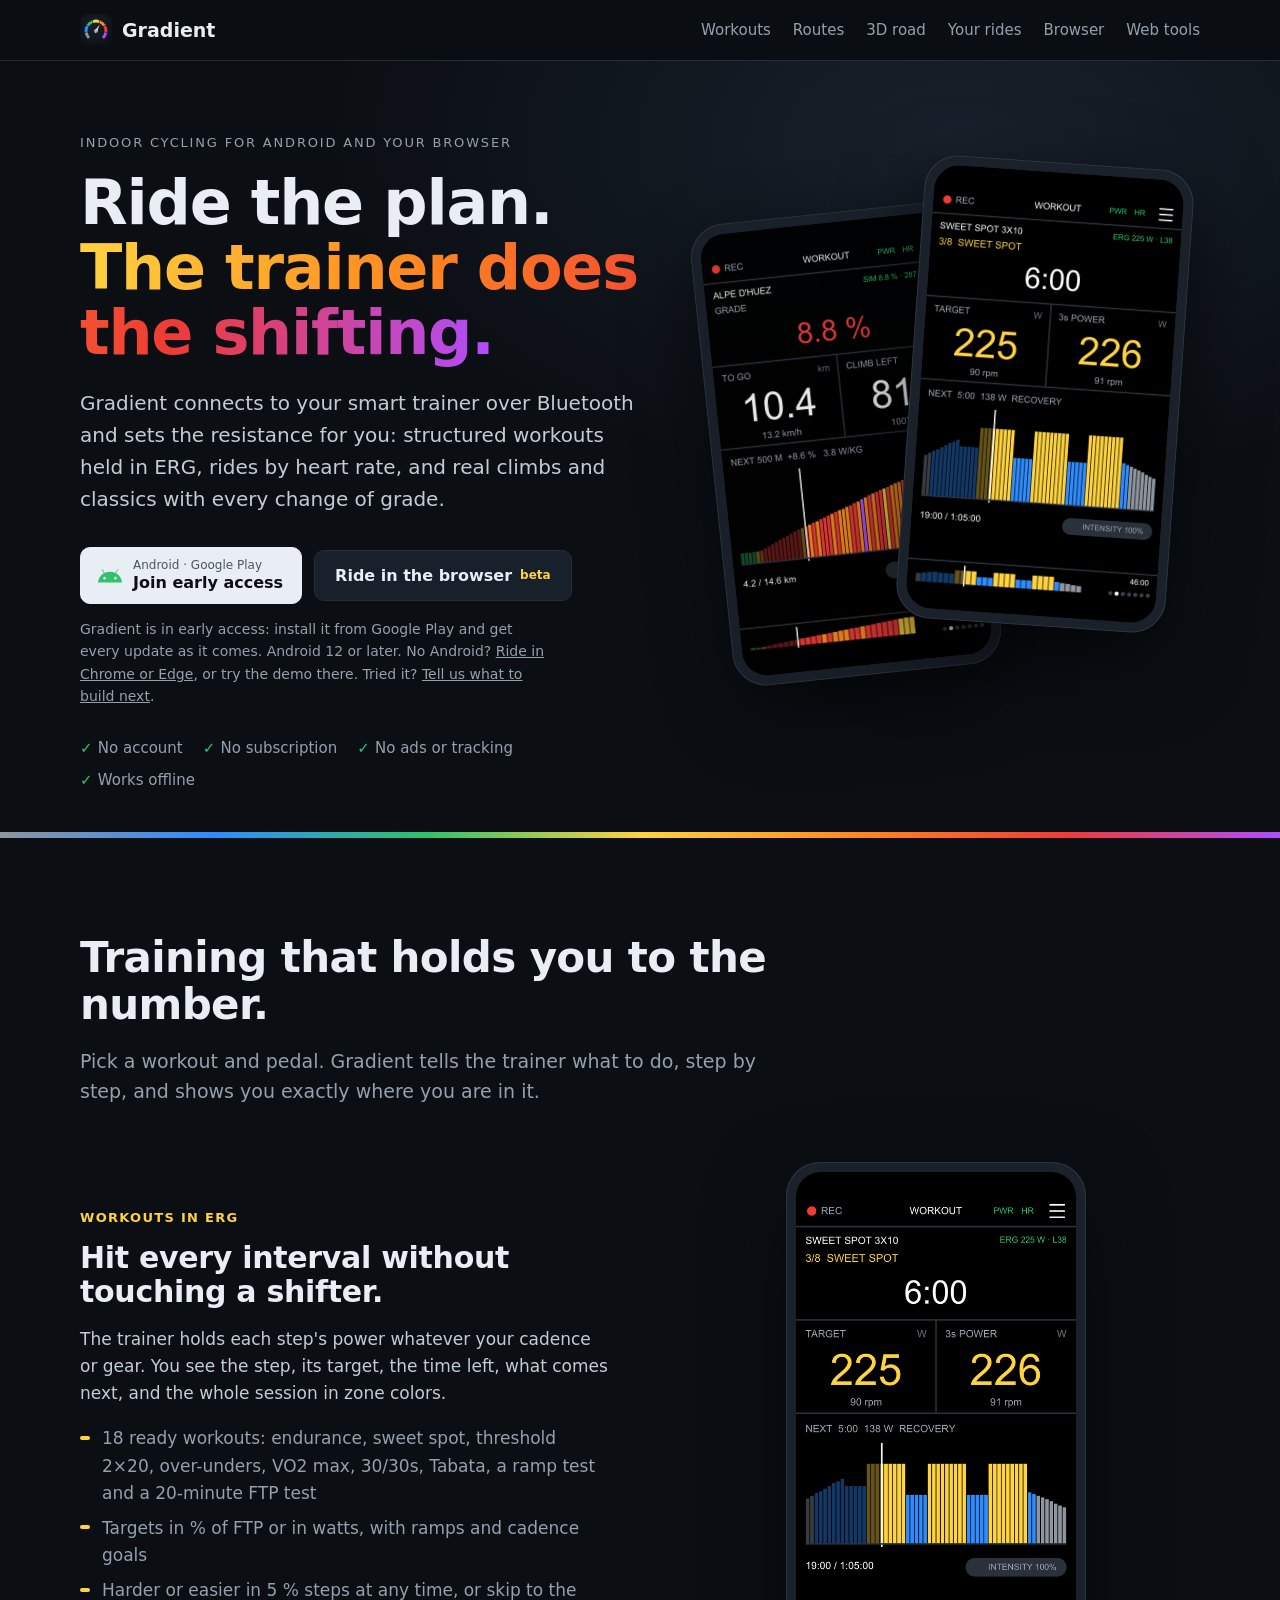
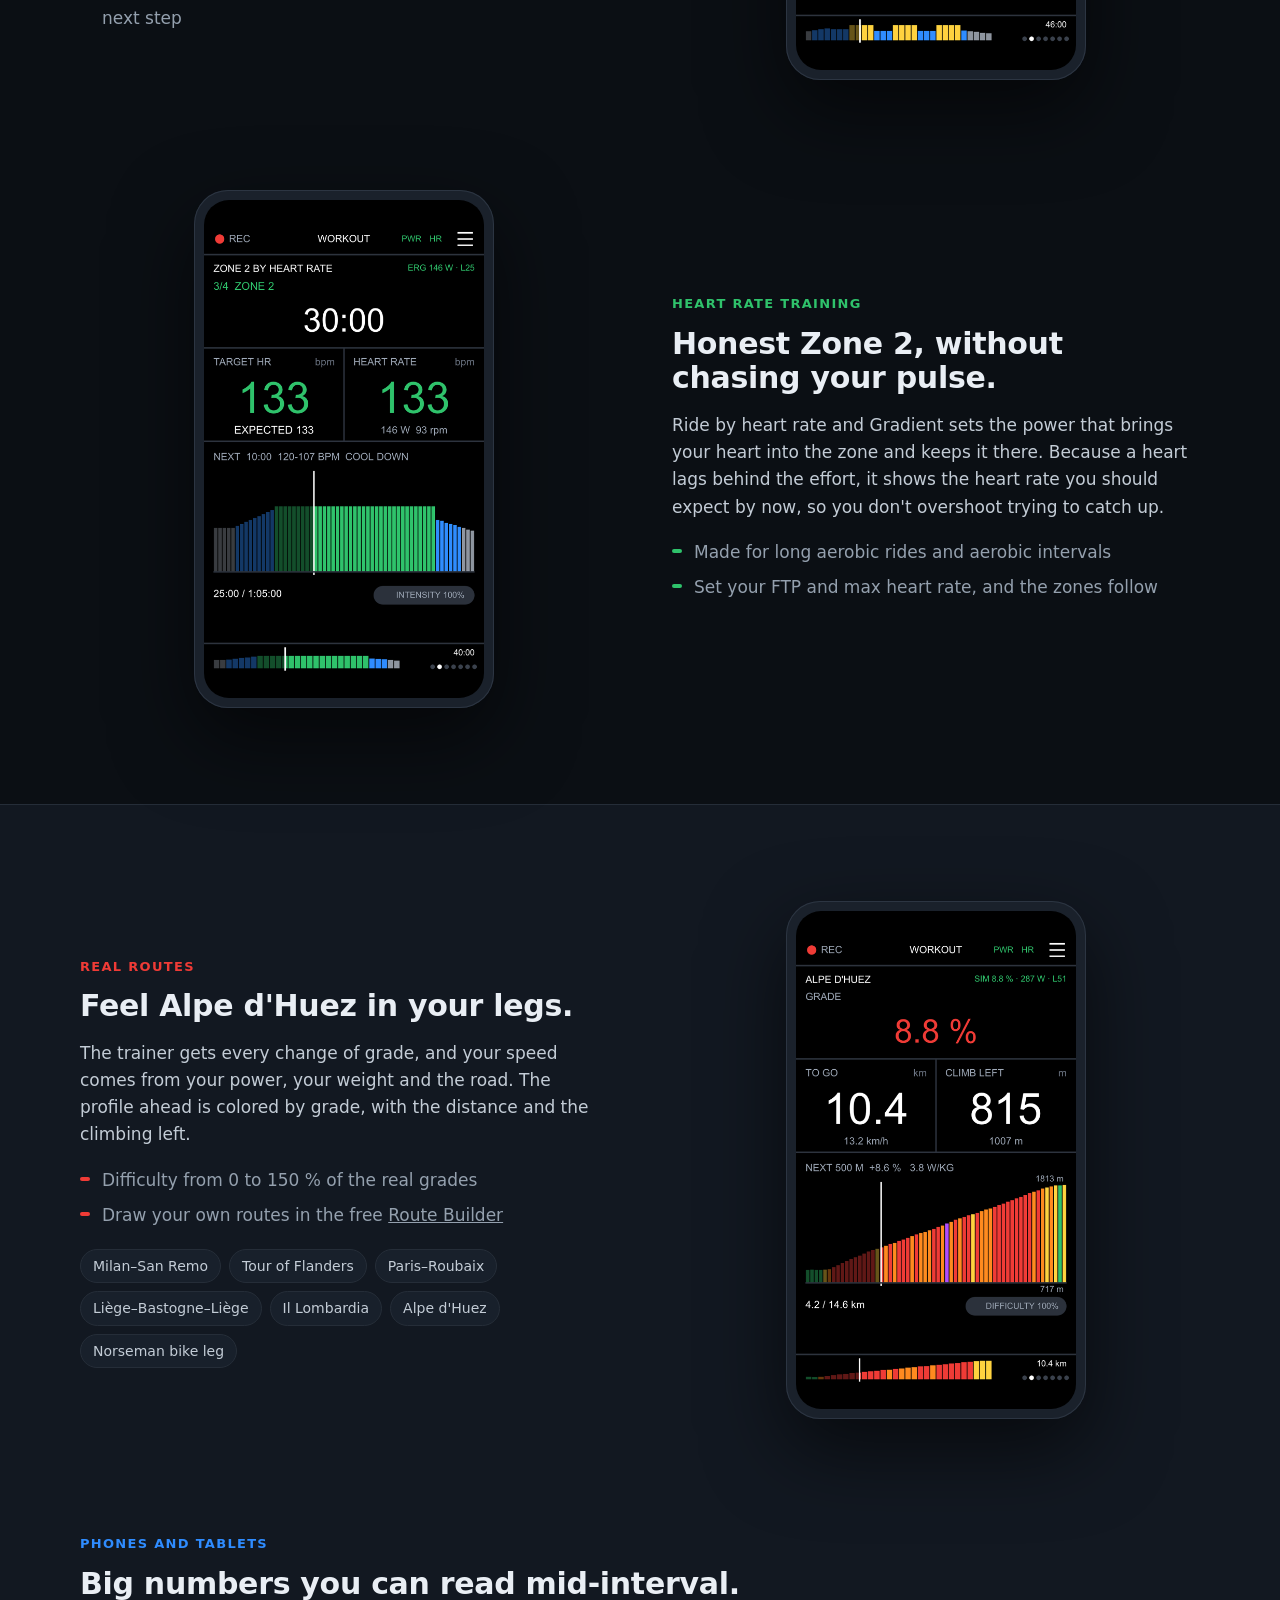
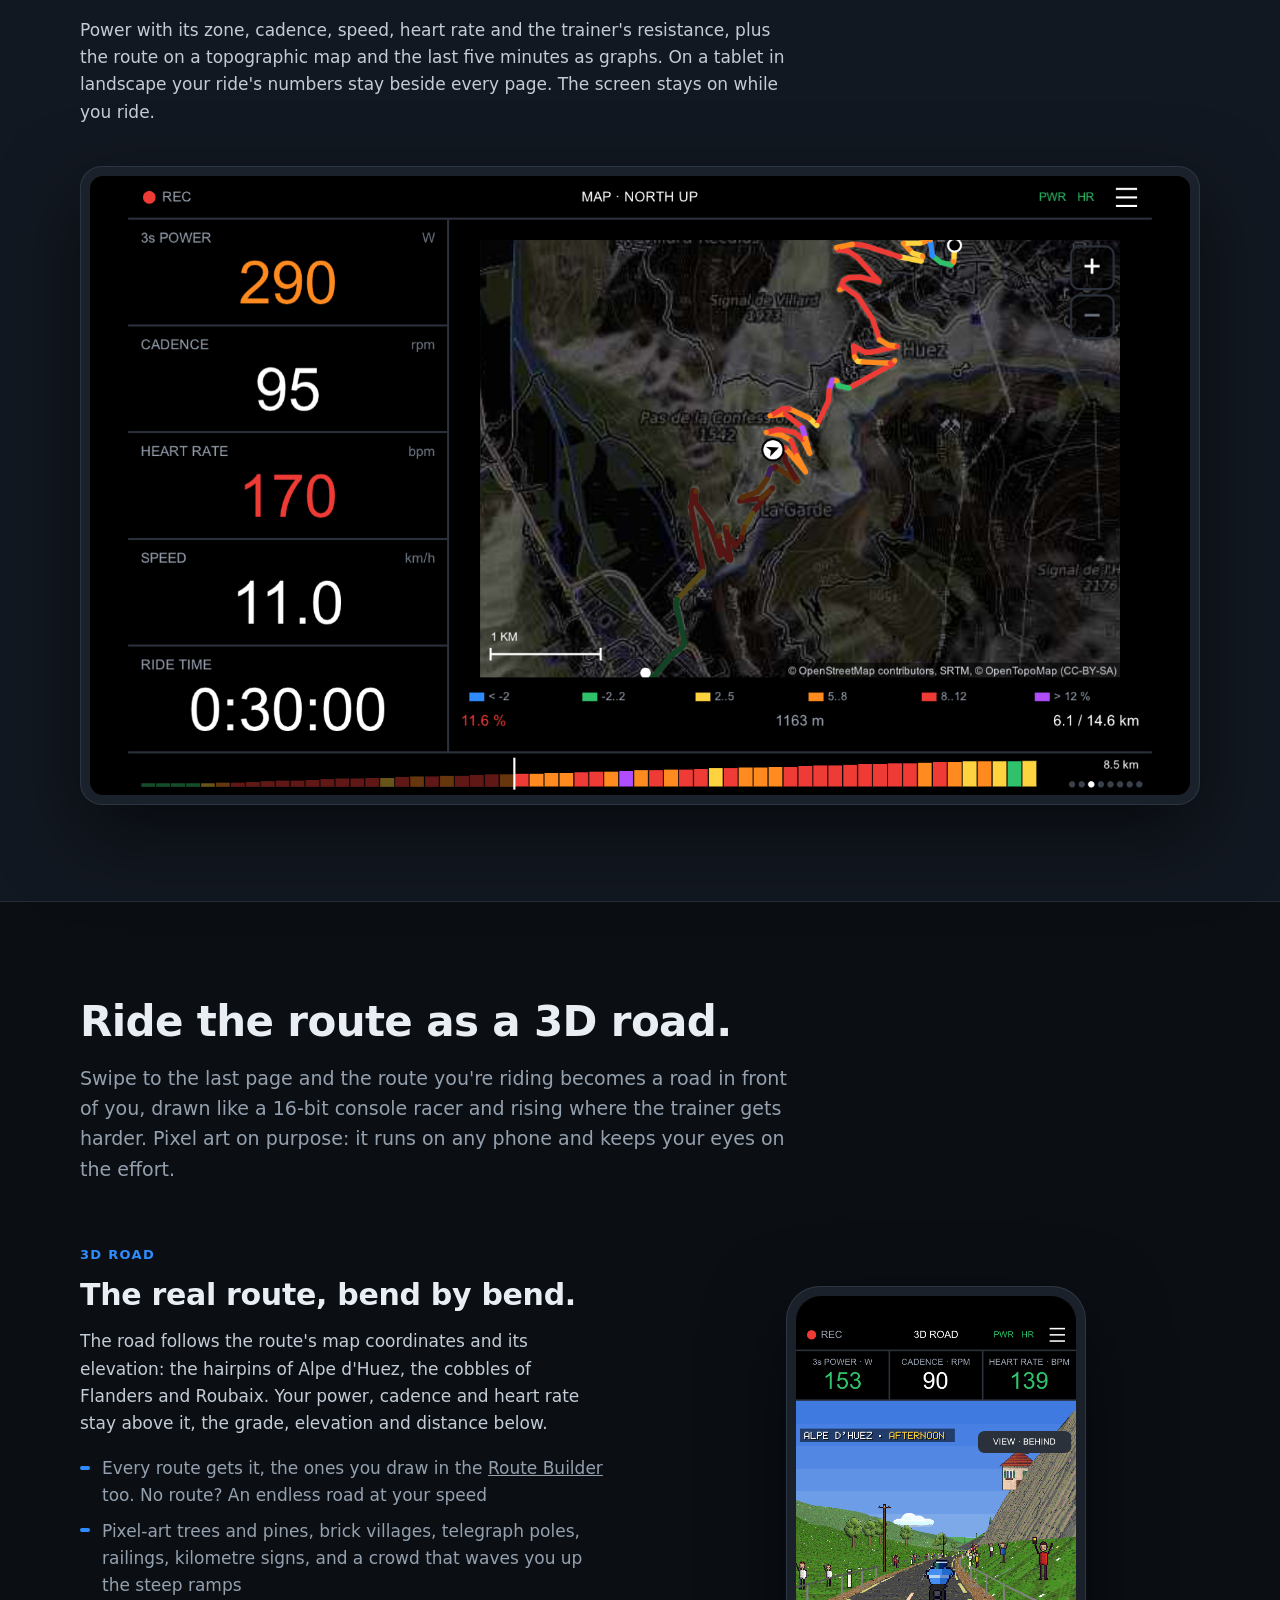
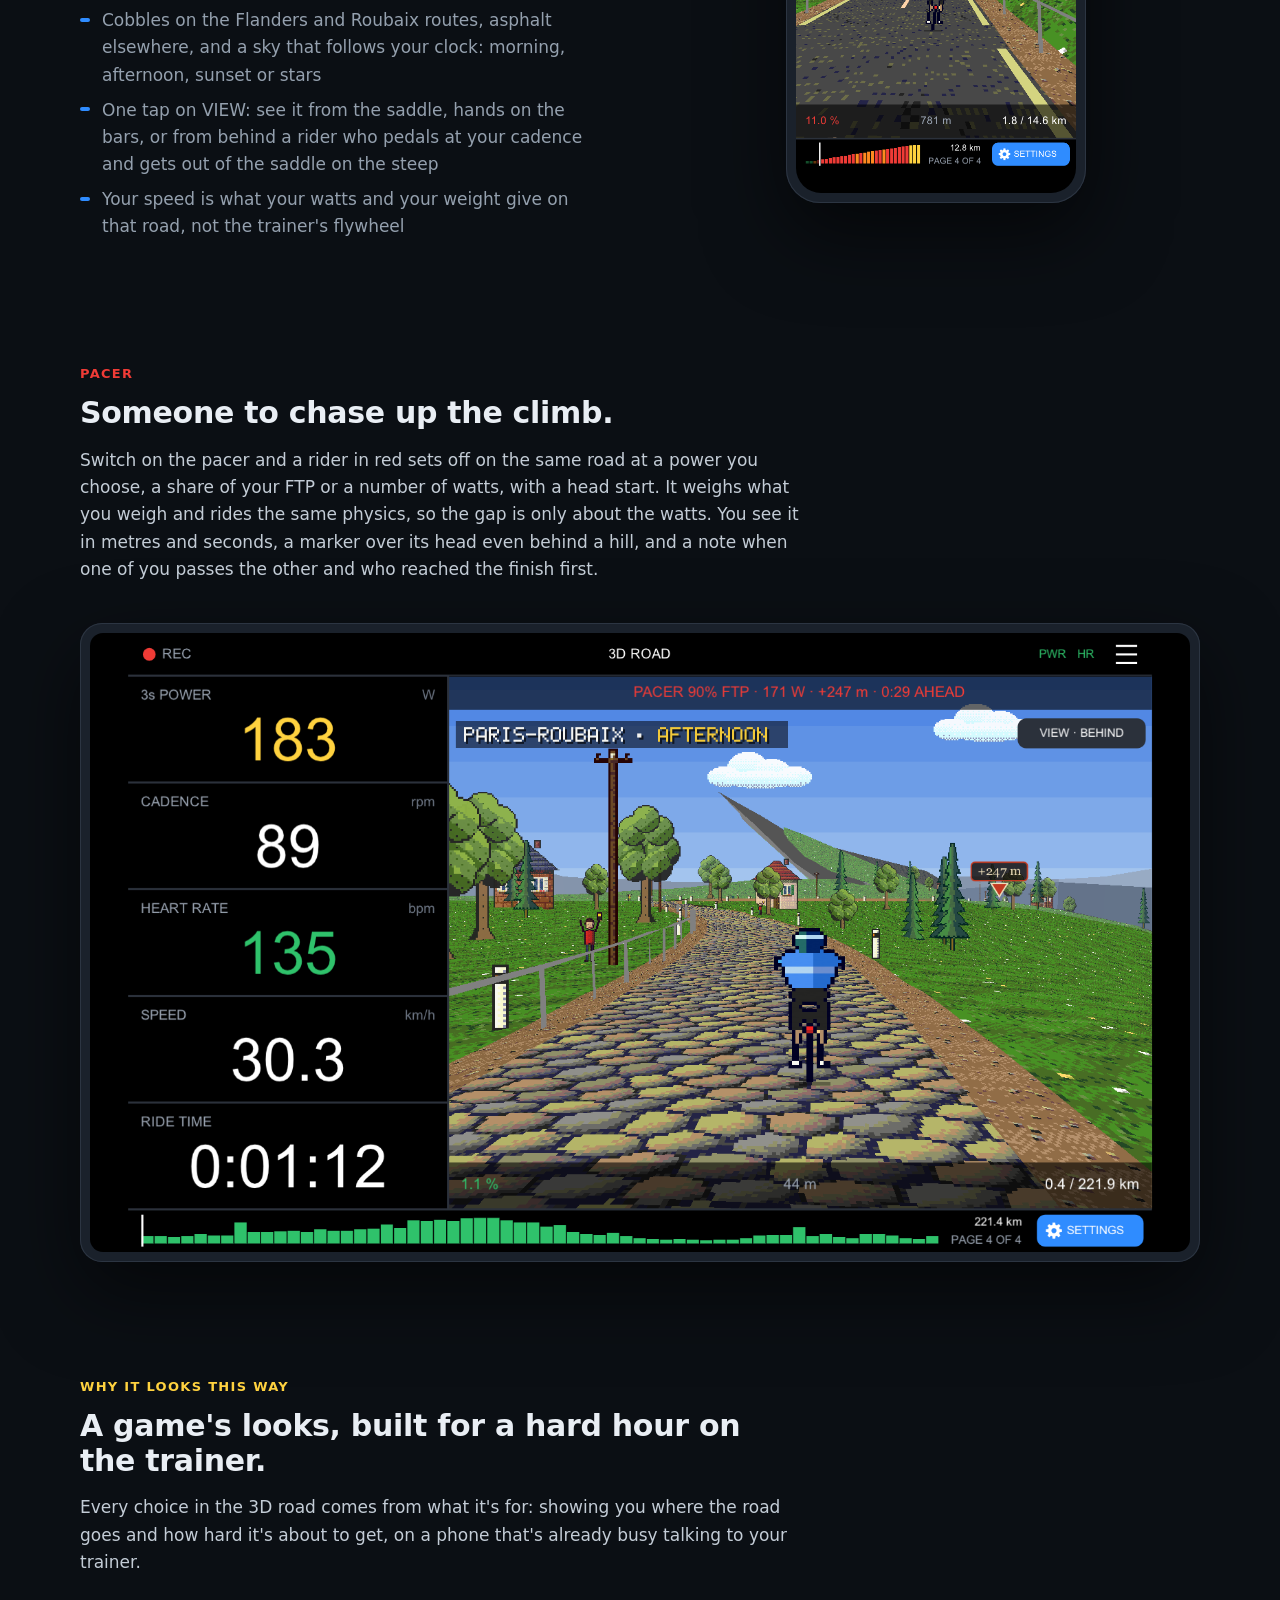
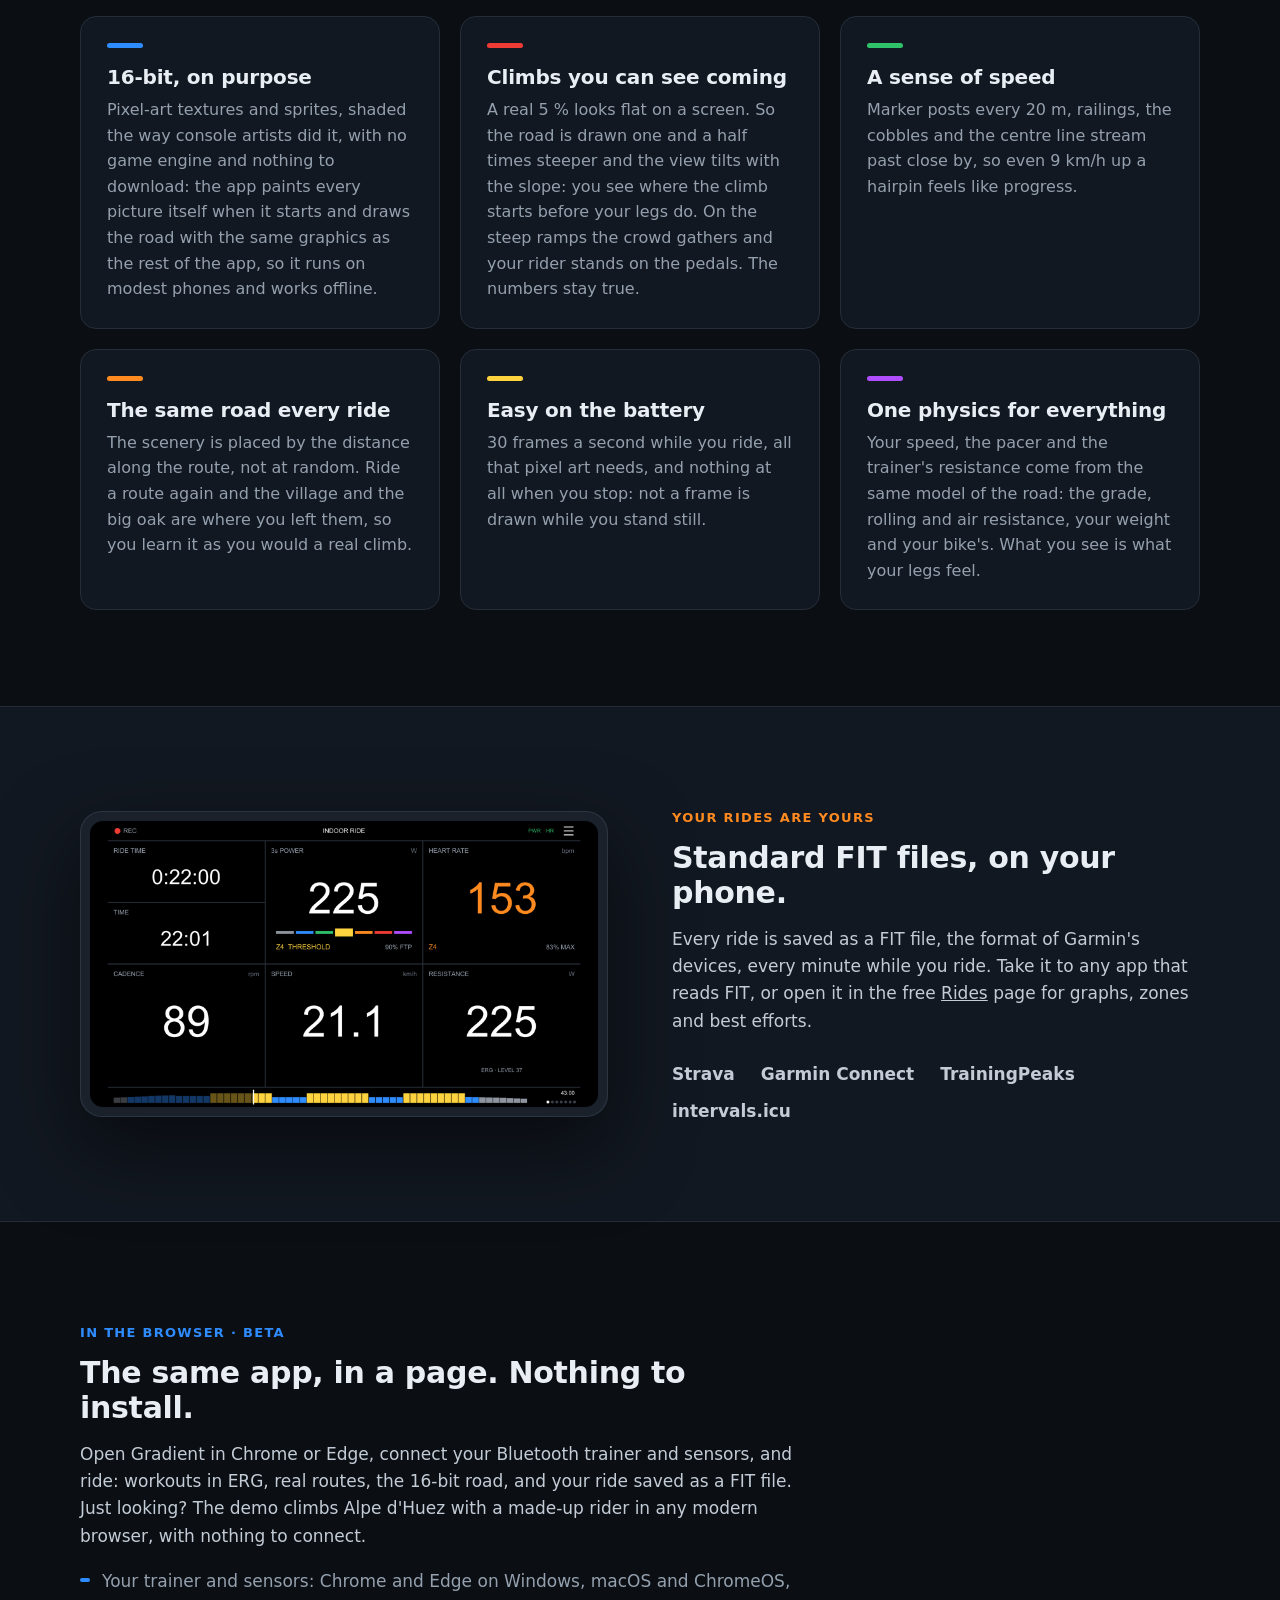
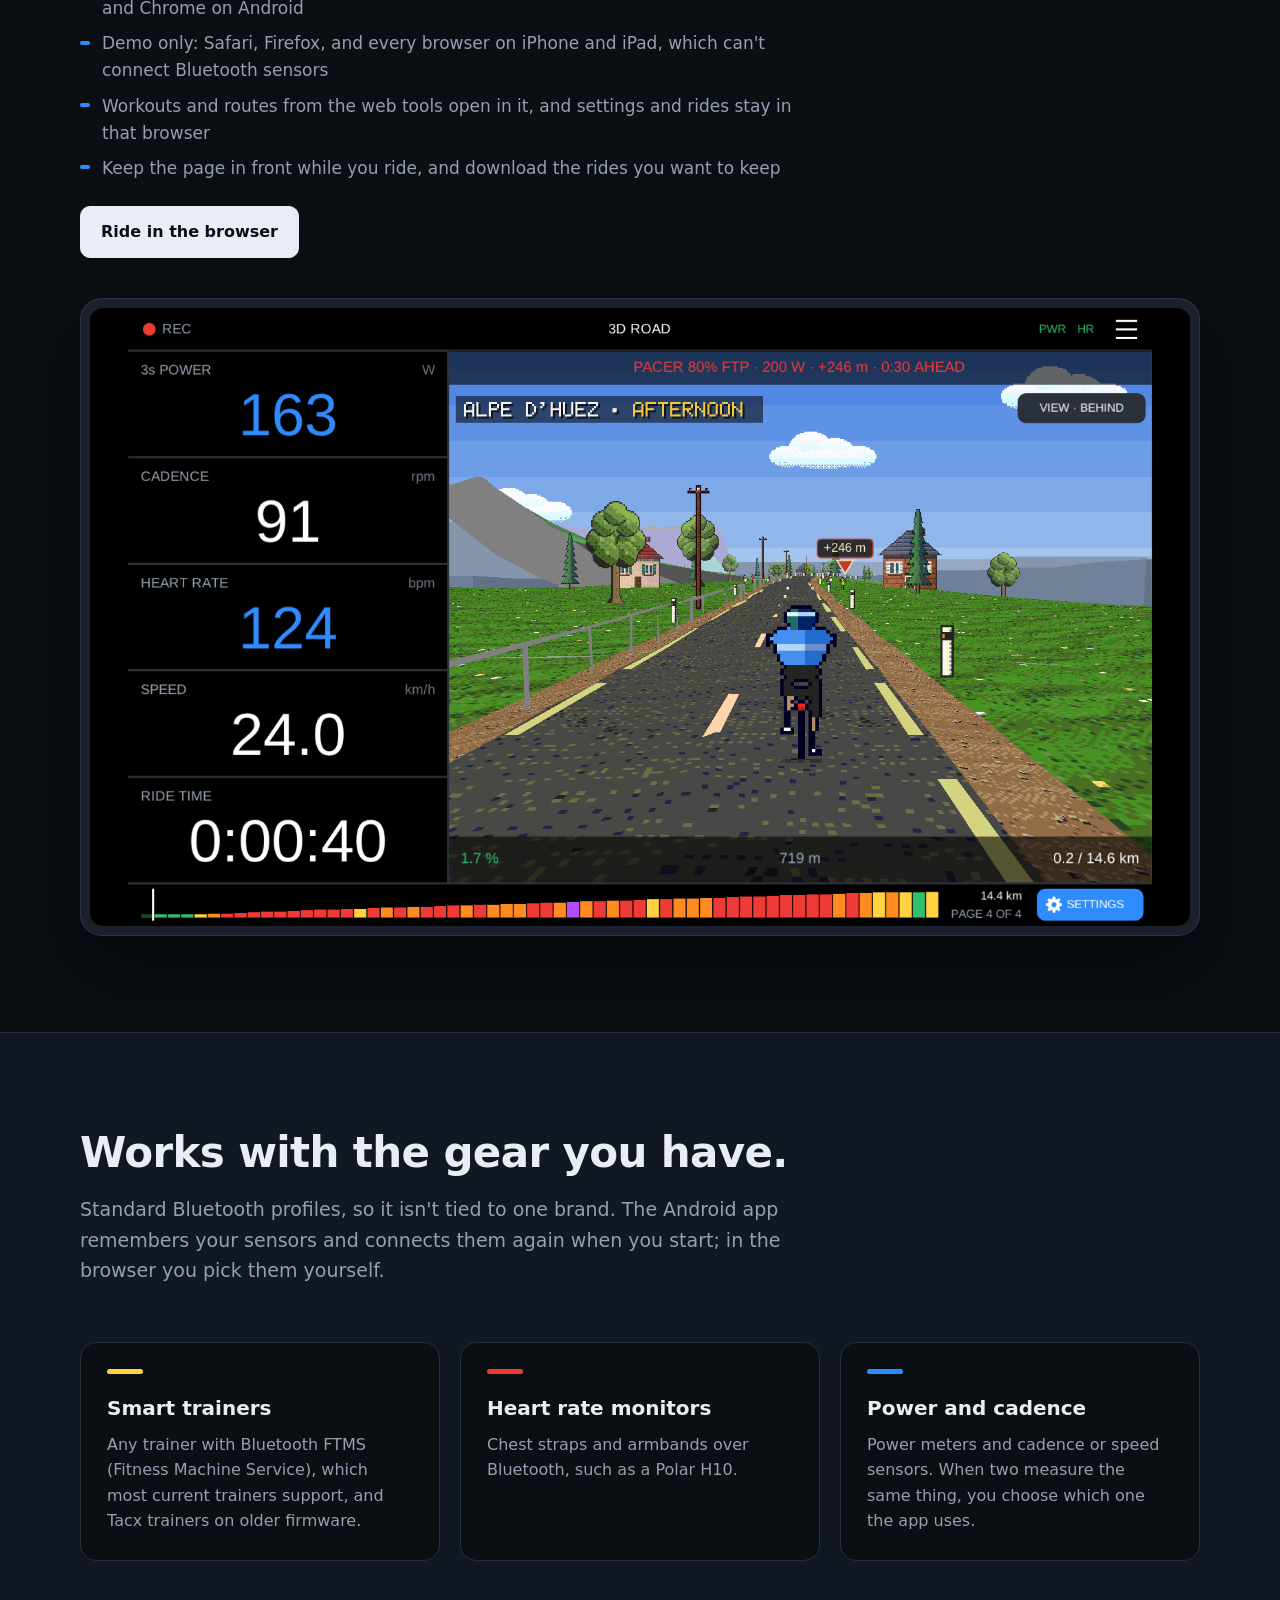
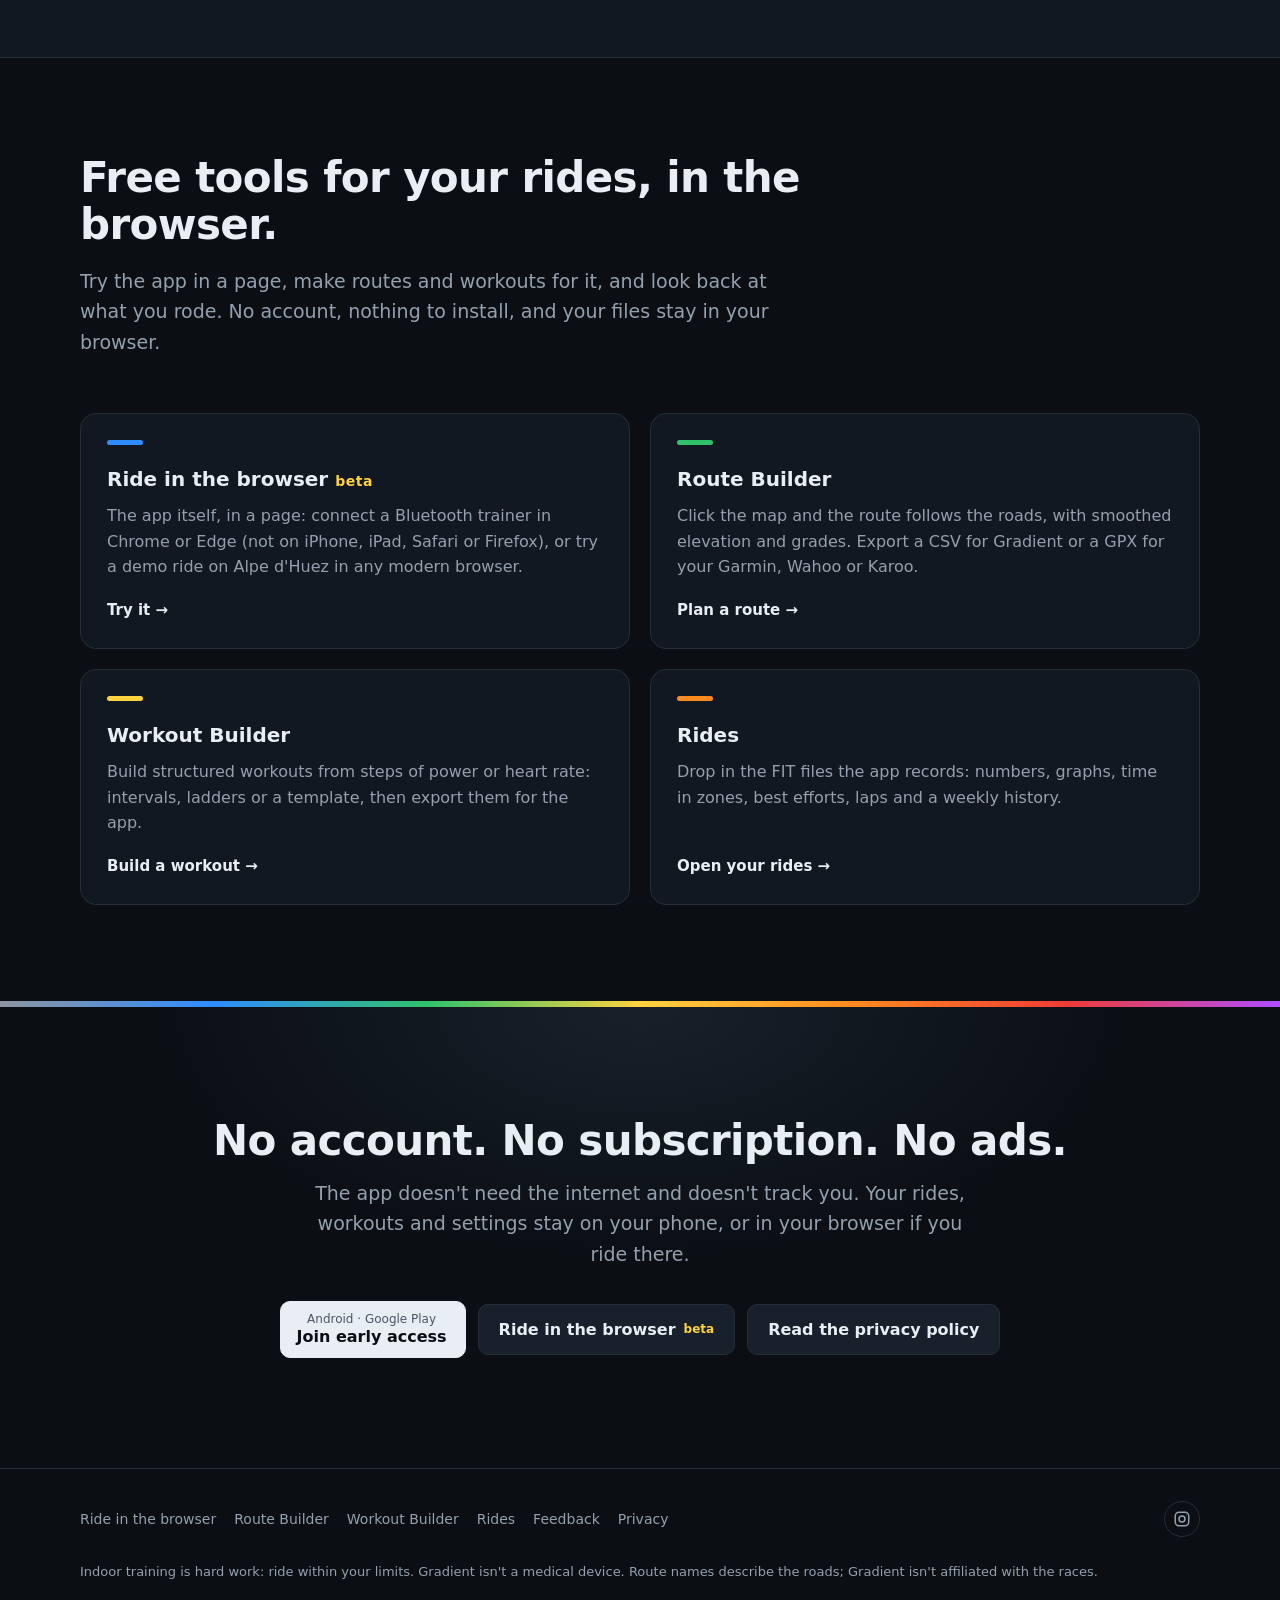
==== commit bcc884d3: "Main page: the web version A section on riding in the browser and which browsers connect sensors, wi" ====
--- a/index.html
+++ b/index.html
@@ -18,7 +18,7 @@
   <link rel="manifest" href="icons/site.webmanifest">
   <meta name="theme-color" content="#0b0f14">
   <title>Gradient: indoor cycling app for smart trainers</title>
-  <meta name="description" content="Gradient is an indoor cycling app for Android. Structured workouts in ERG mode, heart rate training and real routes on your smart trainer. Rides saved as FIT files. No account, no subscription, no ads.">
+  <meta name="description" content="Gradient is an indoor cycling app for Android, and in your browser (beta). Structured workouts in ERG mode, heart rate training and real routes on your smart trainer. Rides saved as FIT files. No account, no subscription, no ads.">
   <link rel="canonical" href="https://gradient.bike/">
   <meta property="og:site_name" content="Gradient">
   <meta property="og:type" content="website">
@@ -31,6 +31,7 @@
   <meta name="twitter:card" content="summary_large_image">
   <script type="application/ld+json">{"@context": "https://schema.org", "@type": "WebSite", "name": "Gradient", "url": "https://gradient.bike/"}</script>
   <script type="application/ld+json">{"@context": "https://schema.org", "@type": "MobileApplication", "name": "Gradient – Indoor Cycling", "operatingSystem": "Android 12 or later", "applicationCategory": "HealthApplication", "description": "Indoor cycling with your smart trainer: structured workouts in ERG mode, heart rate training and real routes. Rides saved as FIT files.", "url": "https://gradient.bike/", "image": "https://gradient.bike/images/social.png"}</script>
+  <script type="application/ld+json">{"@context": "https://schema.org", "@type": "WebApplication", "name": "Gradient in the browser (beta)", "url": "https://gradient.bike/ride.html", "applicationCategory": "HealthApplication", "operatingSystem": "Any (web browser)", "browserRequirements": "WebGL 2. Bluetooth sensors need Chrome or Edge on a computer, or Chrome on Android", "offers": {"@type": "Offer", "price": "0", "priceCurrency": "USD"}}</script>
   <style>
     * {
       box-sizing: border-box;
@@ -82,6 +83,12 @@
       background: var(--panel-2);
     }
 
+    .btn small {
+      color: var(--z4);
+      font-size: 12px;
+      font-weight: 700;
+    }
+
     .btn:hover {
       border-color: #3a4554;
     }
@@ -616,6 +623,7 @@
         <a href="#routes">Routes</a>
         <a href="#road">3D road</a>
         <a href="#rides">Your rides</a>
+        <a href="#browser">Browser</a>
         <a href="#tools">Web tools</a>
       </nav>
     </div>
@@ -625,7 +633,7 @@
     <div class="hero">
       <div class="wrap">
         <div>
-          <p class="eyebrow">Indoor cycling for Android</p>
+          <p class="eyebrow">Indoor cycling for Android and your browser</p>
           <h1>Ride the plan.<br><span>The trainer does the shifting.</span></h1>
           <p class="lead">Gradient connects to your smart trainer over Bluetooth and sets the resistance for you:
             structured workouts held in ERG, rides by heart rate, and real climbs and classics with every change of
@@ -640,10 +648,10 @@
                 </svg>
               <span><small>Android · Google Play</small><b>Join early access</b></span>
             </a>
-            <a class="btn" href="#tools">Try the web tools</a>
+            <a class="btn" href="ride.html">Ride in the browser <small>beta</small></a>
           </div>
           <p class="beta-note">Gradient is in early access: install it from Google Play and get every update as it comes.
-            Android 12 or later. Tried it? <a href="feedback.html">Tell us what to build next</a>.</p>
+            Android 12 or later. No Android? <a href="#browser">Ride in Chrome or Edge</a>, or try the demo there. Tried it? <a href="feedback.html">Tell us what to build next</a>.</p>
           <ul class="promises">
             <li>No account</li>
             <li>No subscription</li>
@@ -873,12 +881,36 @@
       </div>
     </section>
 
-    <section>
+    <section id="browser">
+      <div class="wrap">
+        <div class="wide" style="margin-top: 0">
+          <div class="text">
+            <span class="tag" style="color: var(--z2)">In the browser · beta</span>
+            <h3>The same app, in a page. Nothing to install.</h3>
+            <p>Open Gradient in Chrome or Edge, connect your Bluetooth trainer and sensors, and ride: workouts in ERG, real
+              routes, the 16-bit road, and your ride saved as a FIT file. Just looking? The demo climbs Alpe d'Huez with a
+              made-up rider in any modern browser, with nothing to connect.</p>
+            <ul class="ticks" style="--c: var(--z2)">
+              <li>Your trainer and sensors: Chrome and Edge on Windows, macOS and ChromeOS, and Chrome on Android</li>
+              <li>Demo only: Safari, Firefox, and every browser on iPhone and iPad, which can't connect Bluetooth sensors</li>
+              <li>Workouts and routes from the web tools open in it, and settings and rides stay in that browser</li>
+              <li>Keep the page in front while you ride, and download the rides you want to keep</li>
+            </ul>
+            <p style="margin: 24px 0 0"><a class="btn primary" href="ride.html">Ride in the browser</a></p>
+          </div>
+          <div class="tablet"><img src="images/browser-road.png" width="1600" height="900" loading="lazy"
+              alt="Gradient in a browser window: the 16-bit road up Alpe d'Huez with power, cadence, heart rate, speed and ride time beside it">
+          </div>
+        </div>
+      </div>
+    </section>
+
+    <section class="alt">
       <div class="wrap">
         <div class="section-head">
           <h2>Works with the gear you have.</h2>
-          <p>Standard Bluetooth profiles, so it isn't tied to one brand. Your sensors are remembered and connected
-            again when you start.</p>
+          <p>Standard Bluetooth profiles, so it isn't tied to one brand. The Android app remembers your sensors and
+            connects them again when you start; in the browser you pick them yourself.</p>
         </div>
         <div class="grid">
           <div class="card">
@@ -902,7 +934,7 @@
       </div>
     </section>
 
-    <section id="tools" class="alt">
+    <section id="tools">
       <div class="wrap">
         <div class="section-head">
           <h2>Free tools for your rides, in the browser.</h2>
@@ -946,12 +978,13 @@
     <section class="closing">
       <div class="wrap">
         <h2>No account. No subscription. No ads.</h2>
-        <p>Gradient doesn't need the internet and doesn't track you. Your rides, workouts and settings stay on your
-          phone.</p>
+        <p>The app doesn't need the internet and doesn't track you. Your rides, workouts and settings stay on your
+          phone, or in your browser if you ride there.</p>
         <div class="cta">
           <a class="play" href="https://play.google.com/apps/testing/app.gradientcycling" rel="noopener">
             <span><small>Android · Google Play</small><b>Join early access</b></span>
           </a>
+          <a class="btn" href="ride.html">Ride in the browser <small>beta</small></a>
           <a class="btn" href="privacy.html">Read the privacy policy</a>
         </div>
       </div>
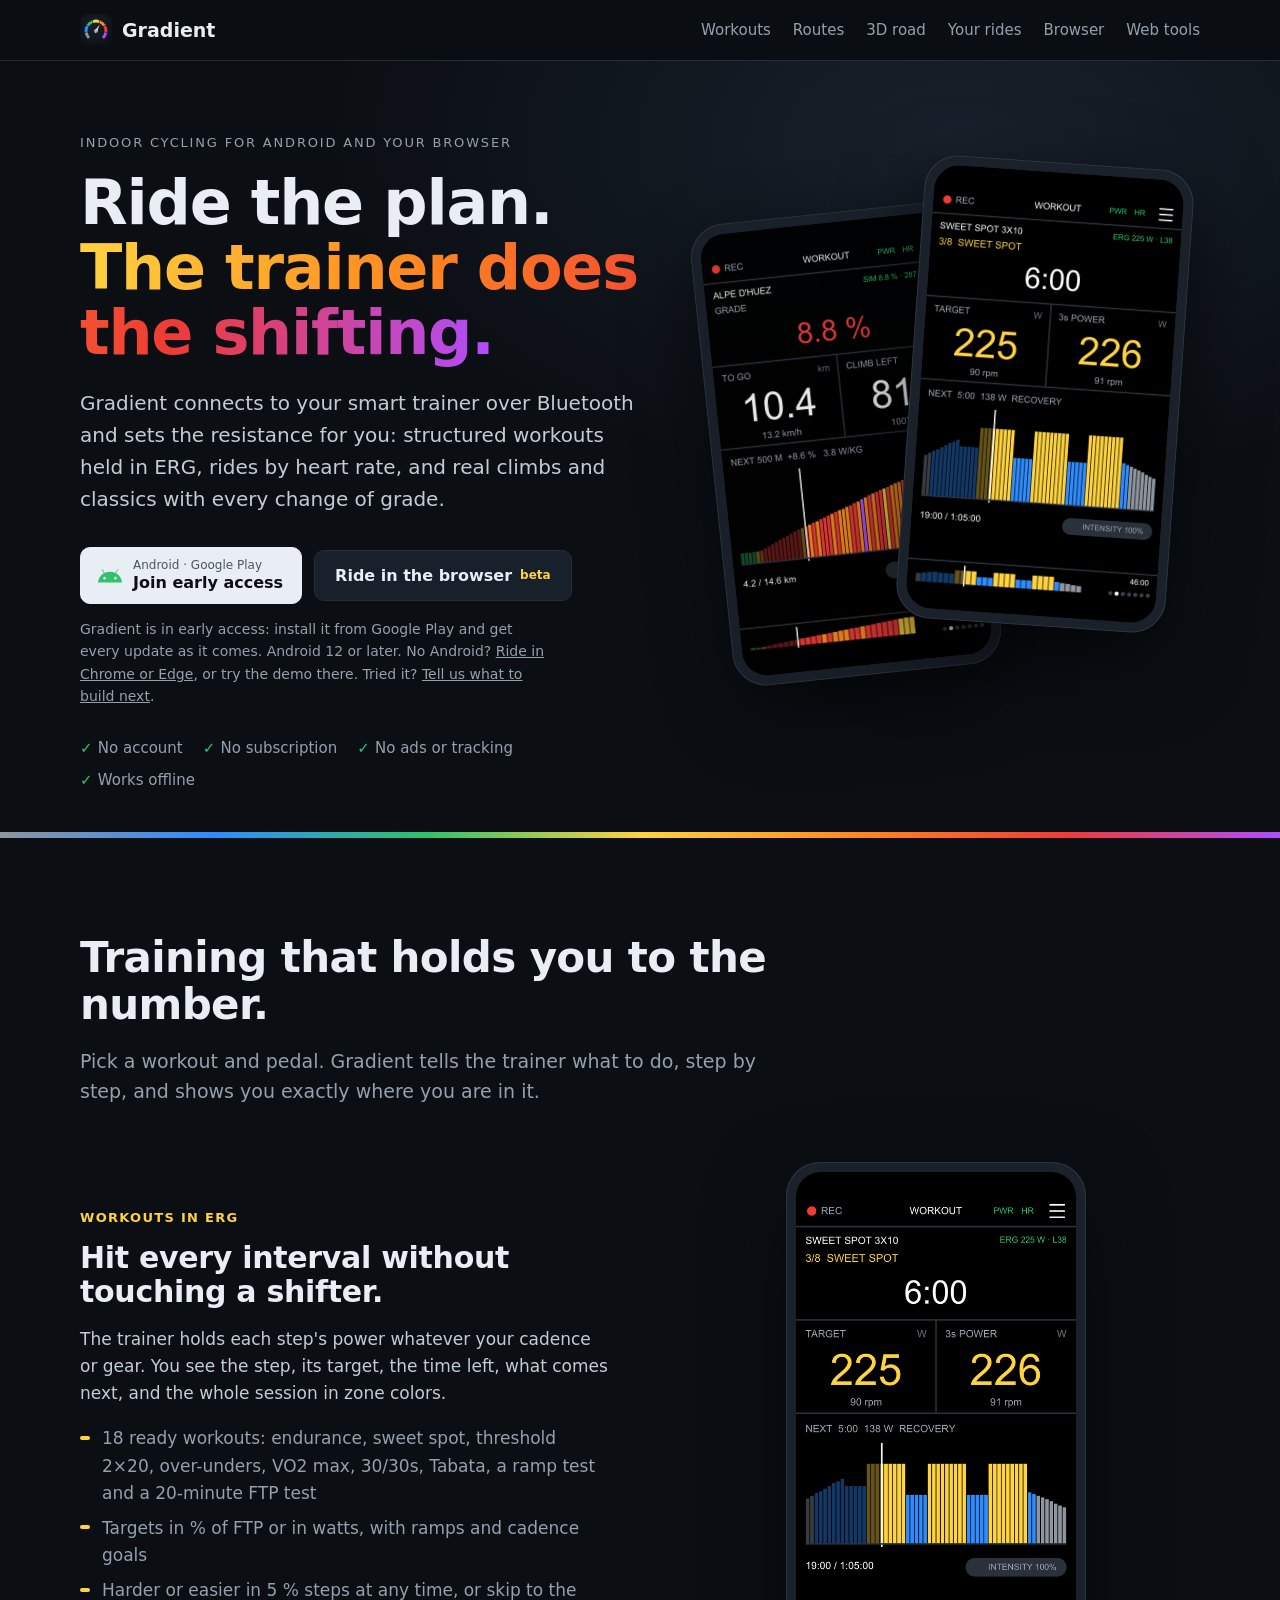
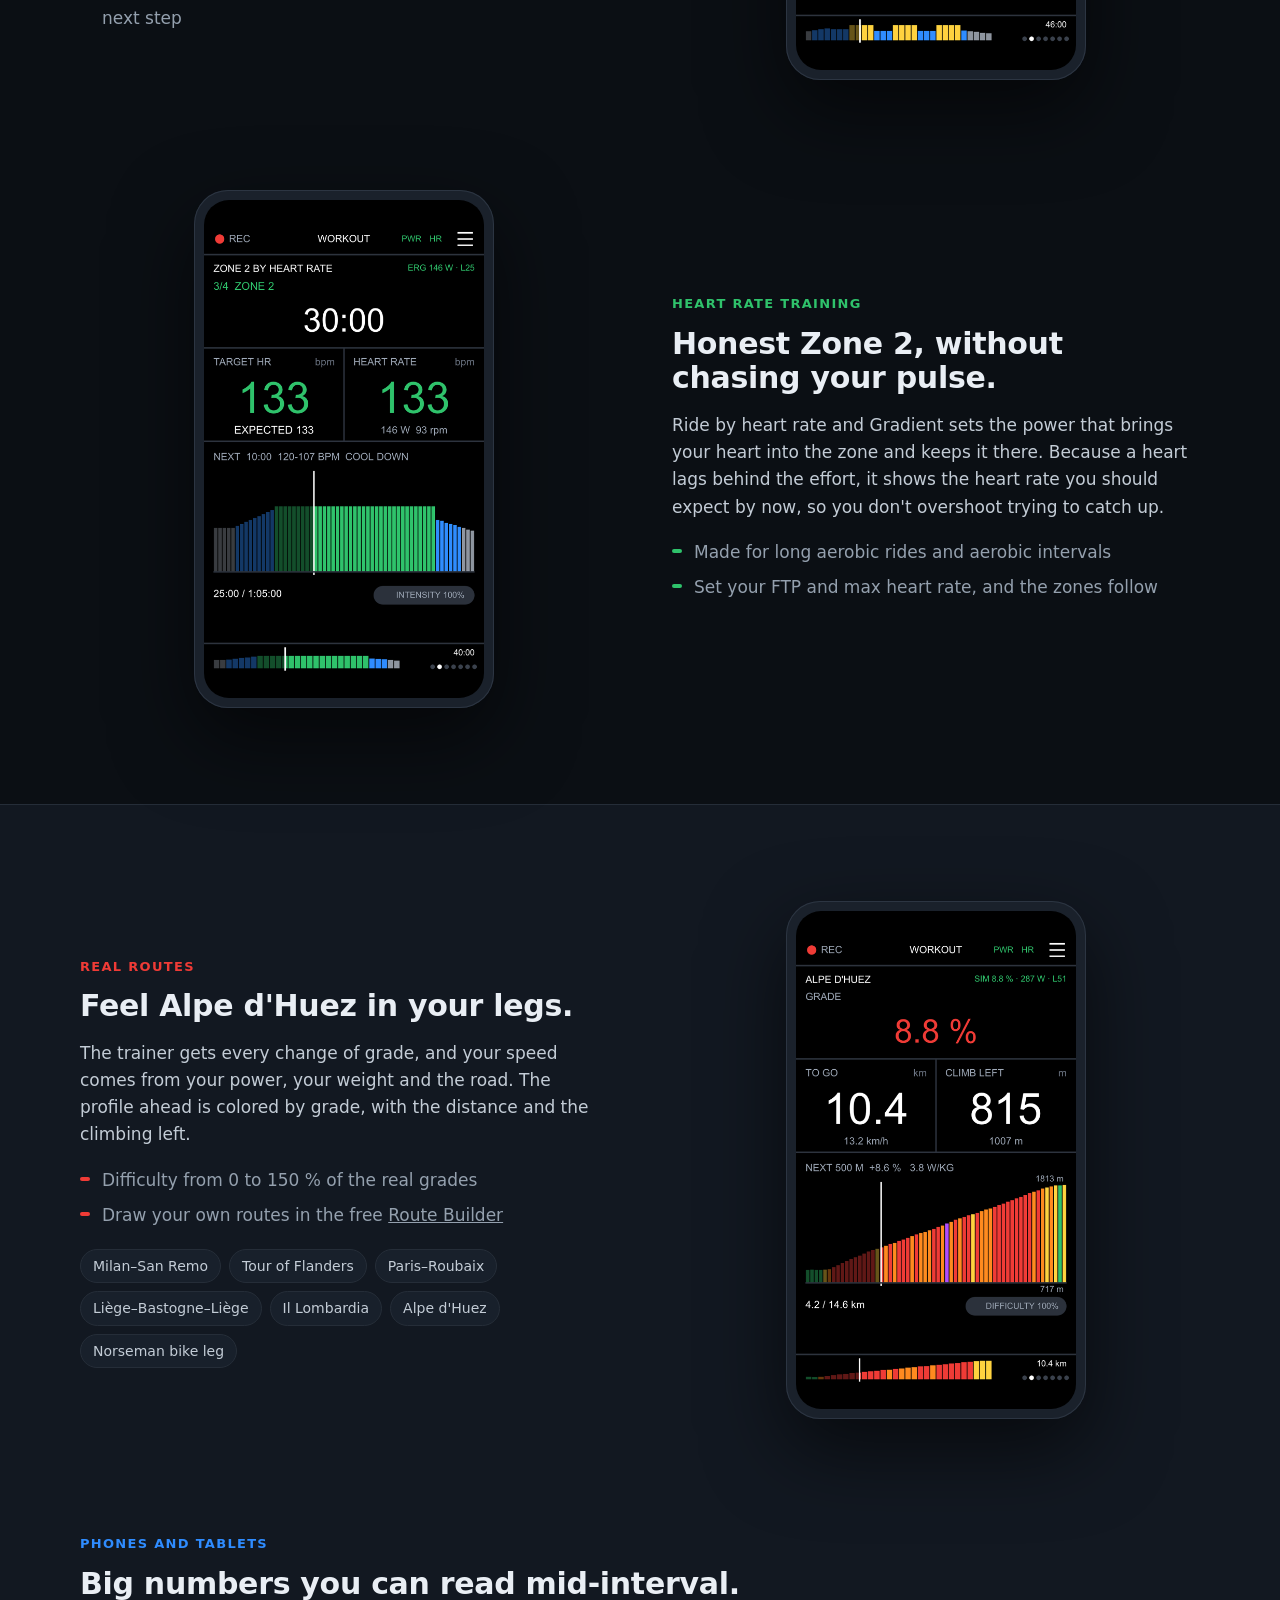
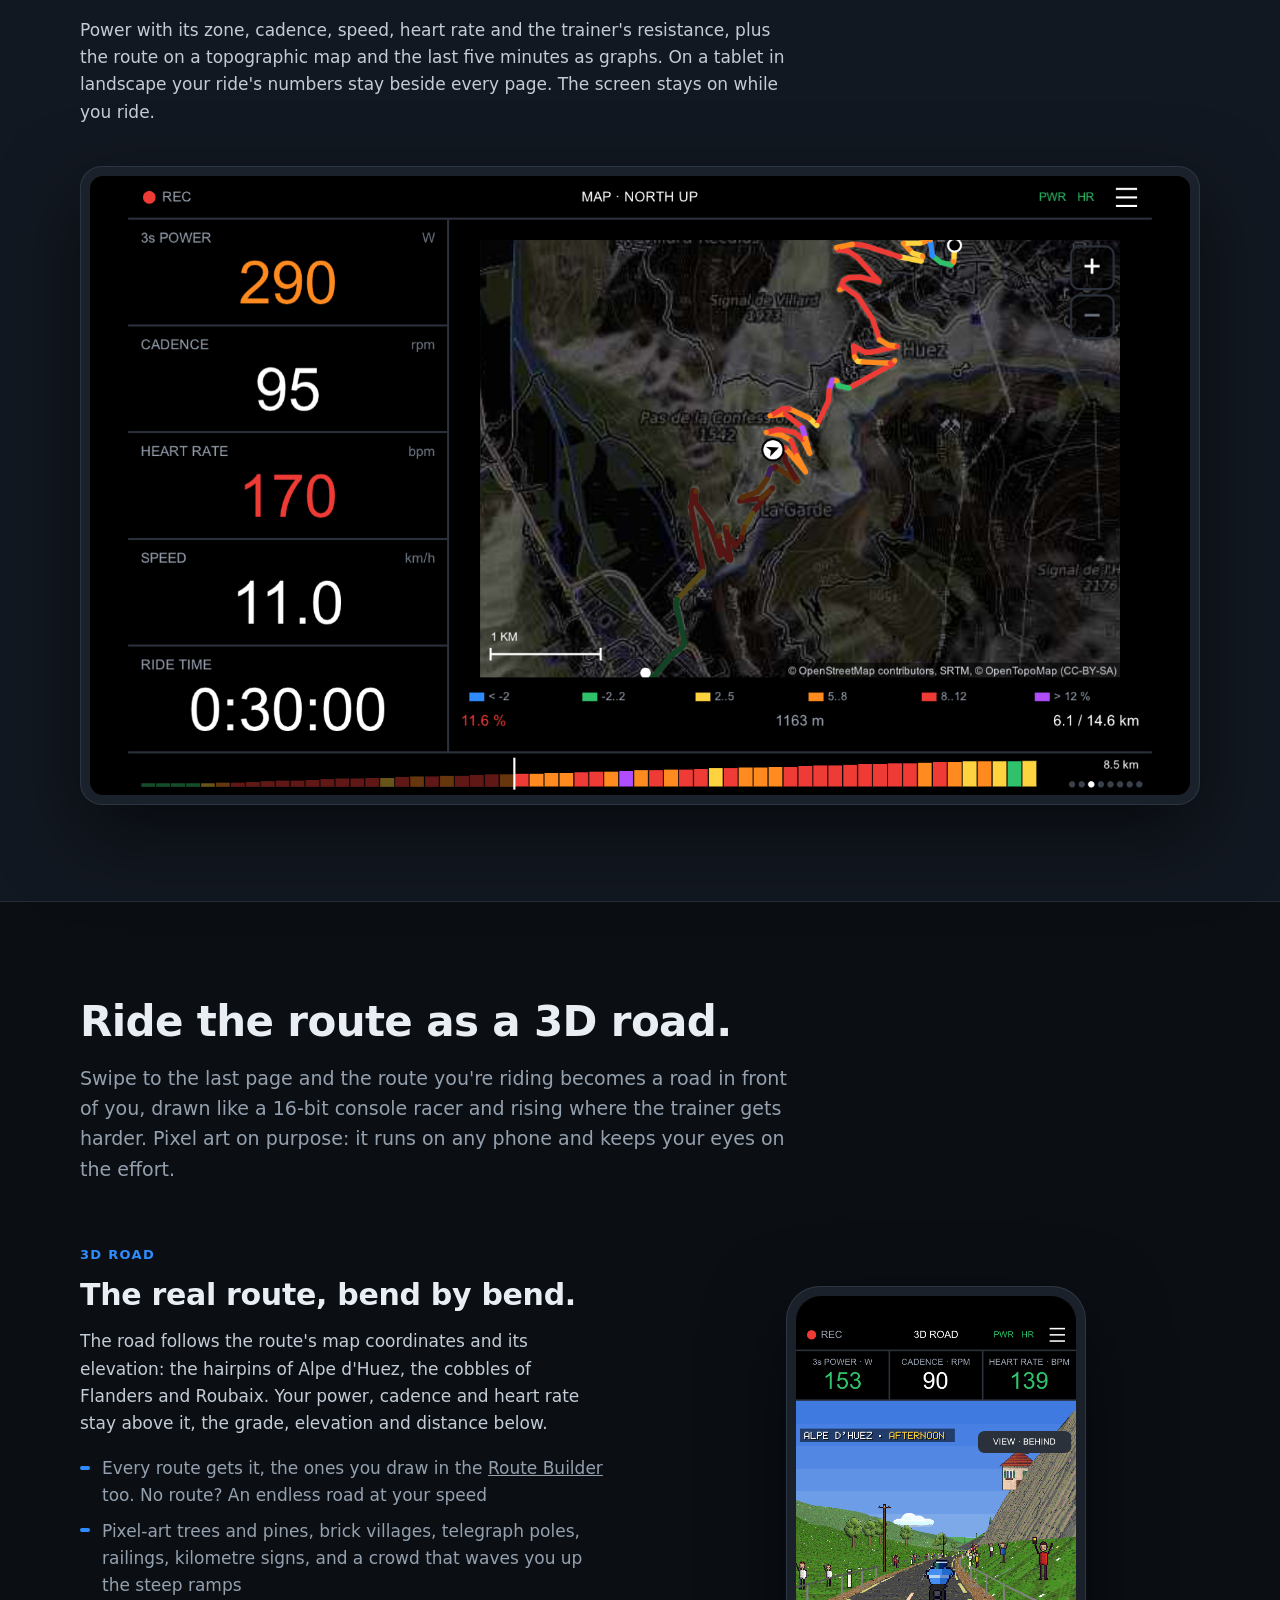
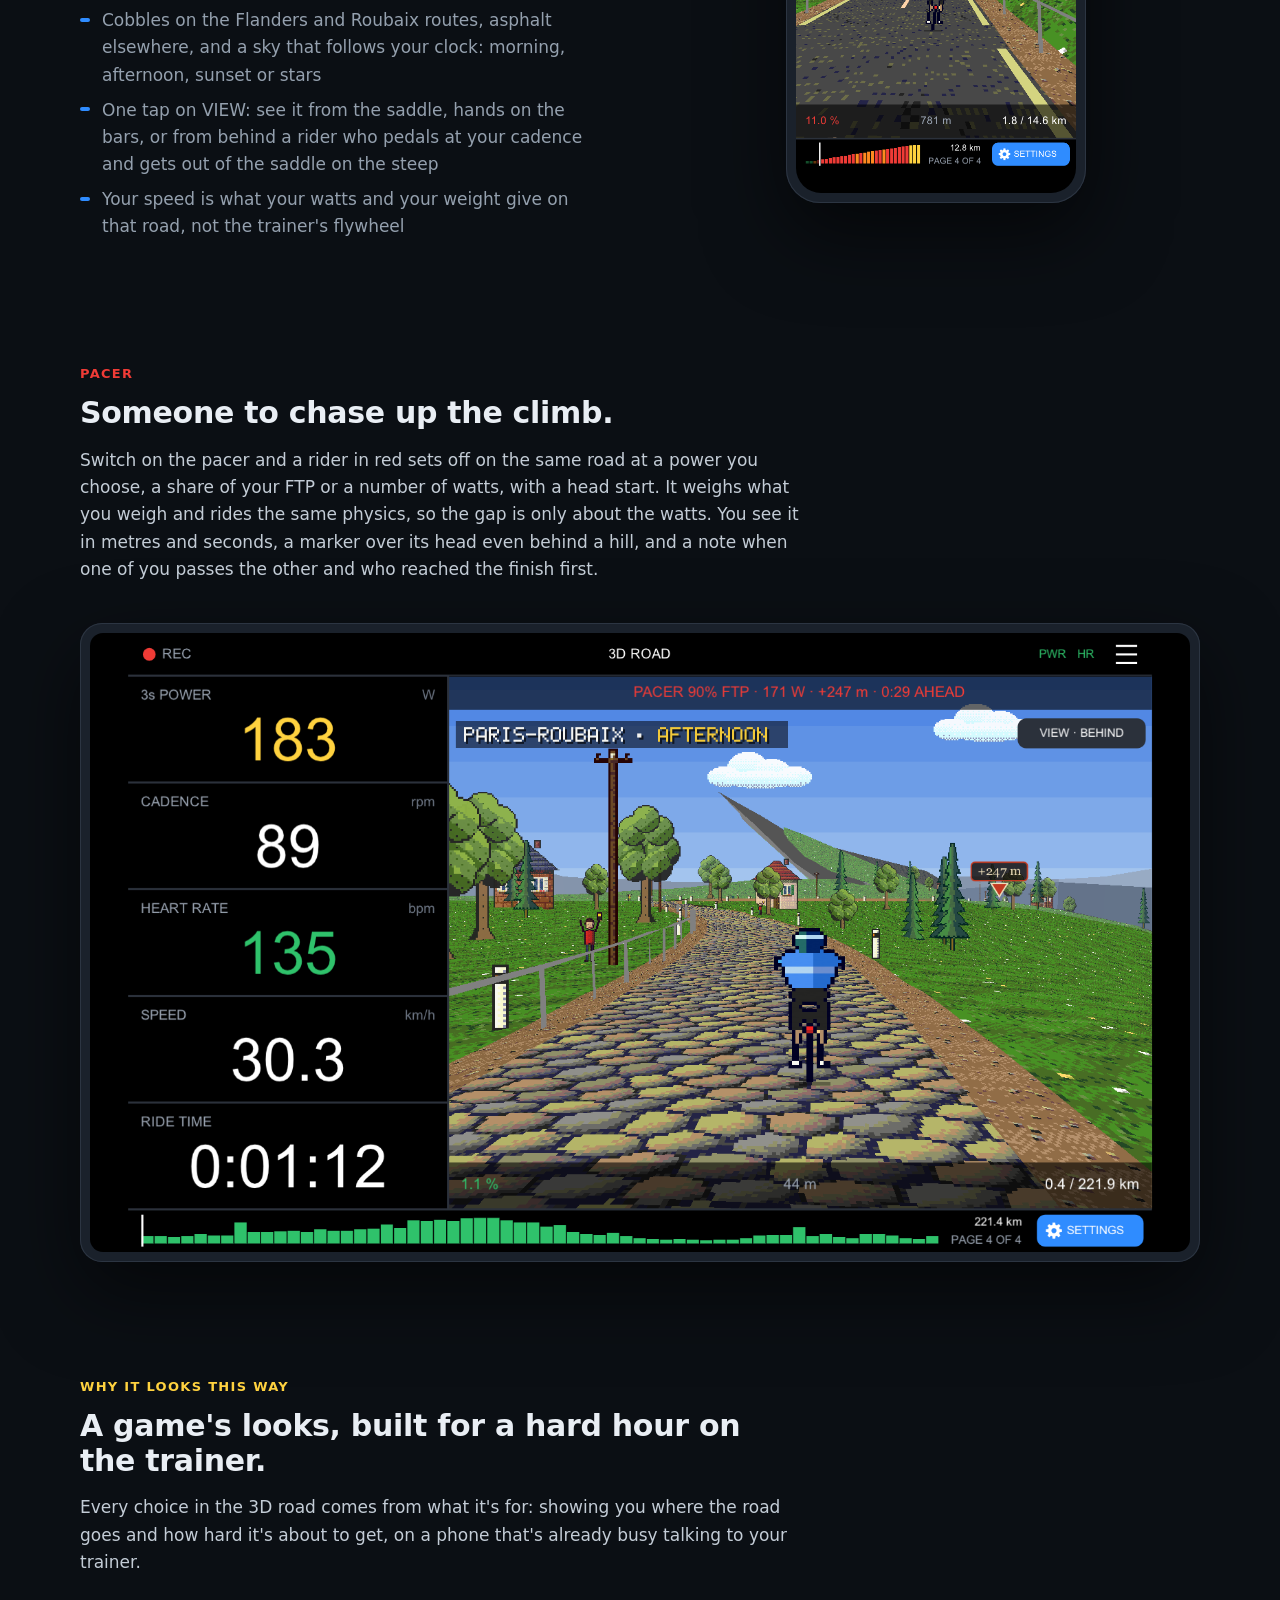
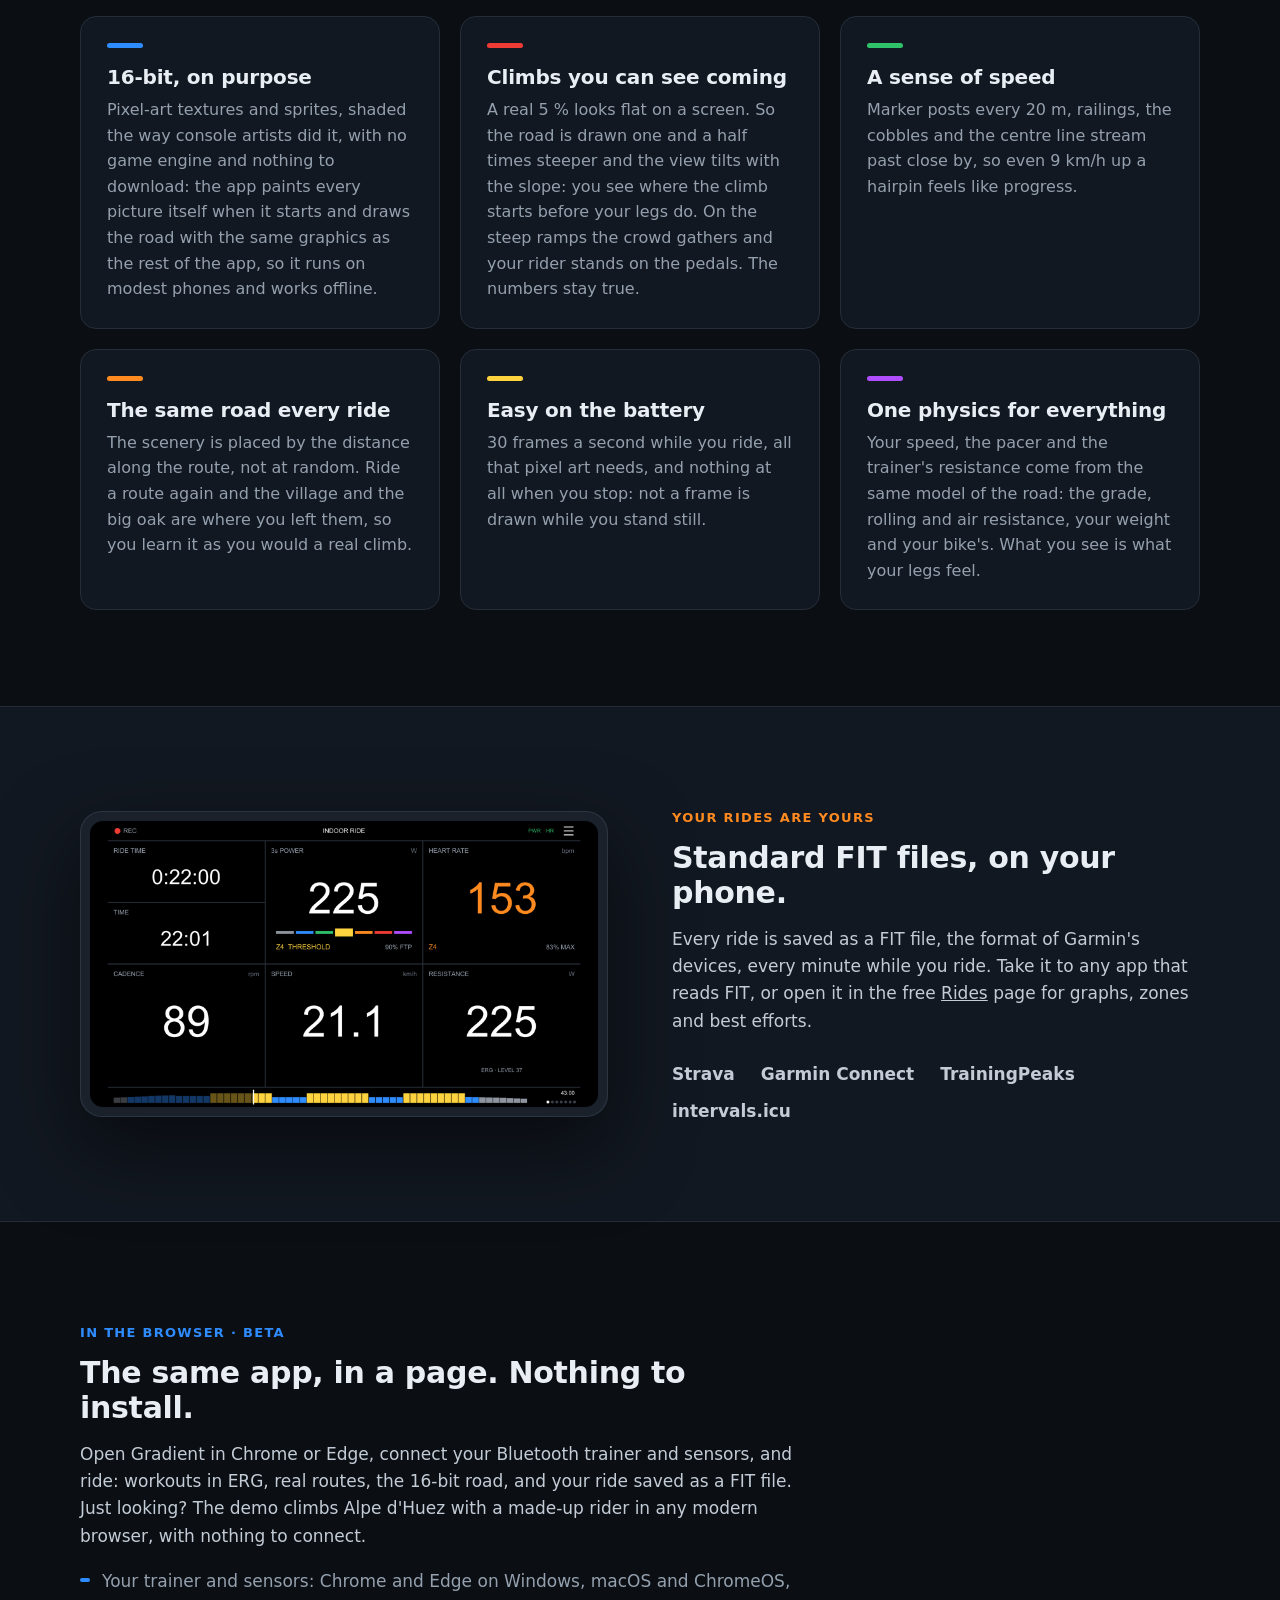
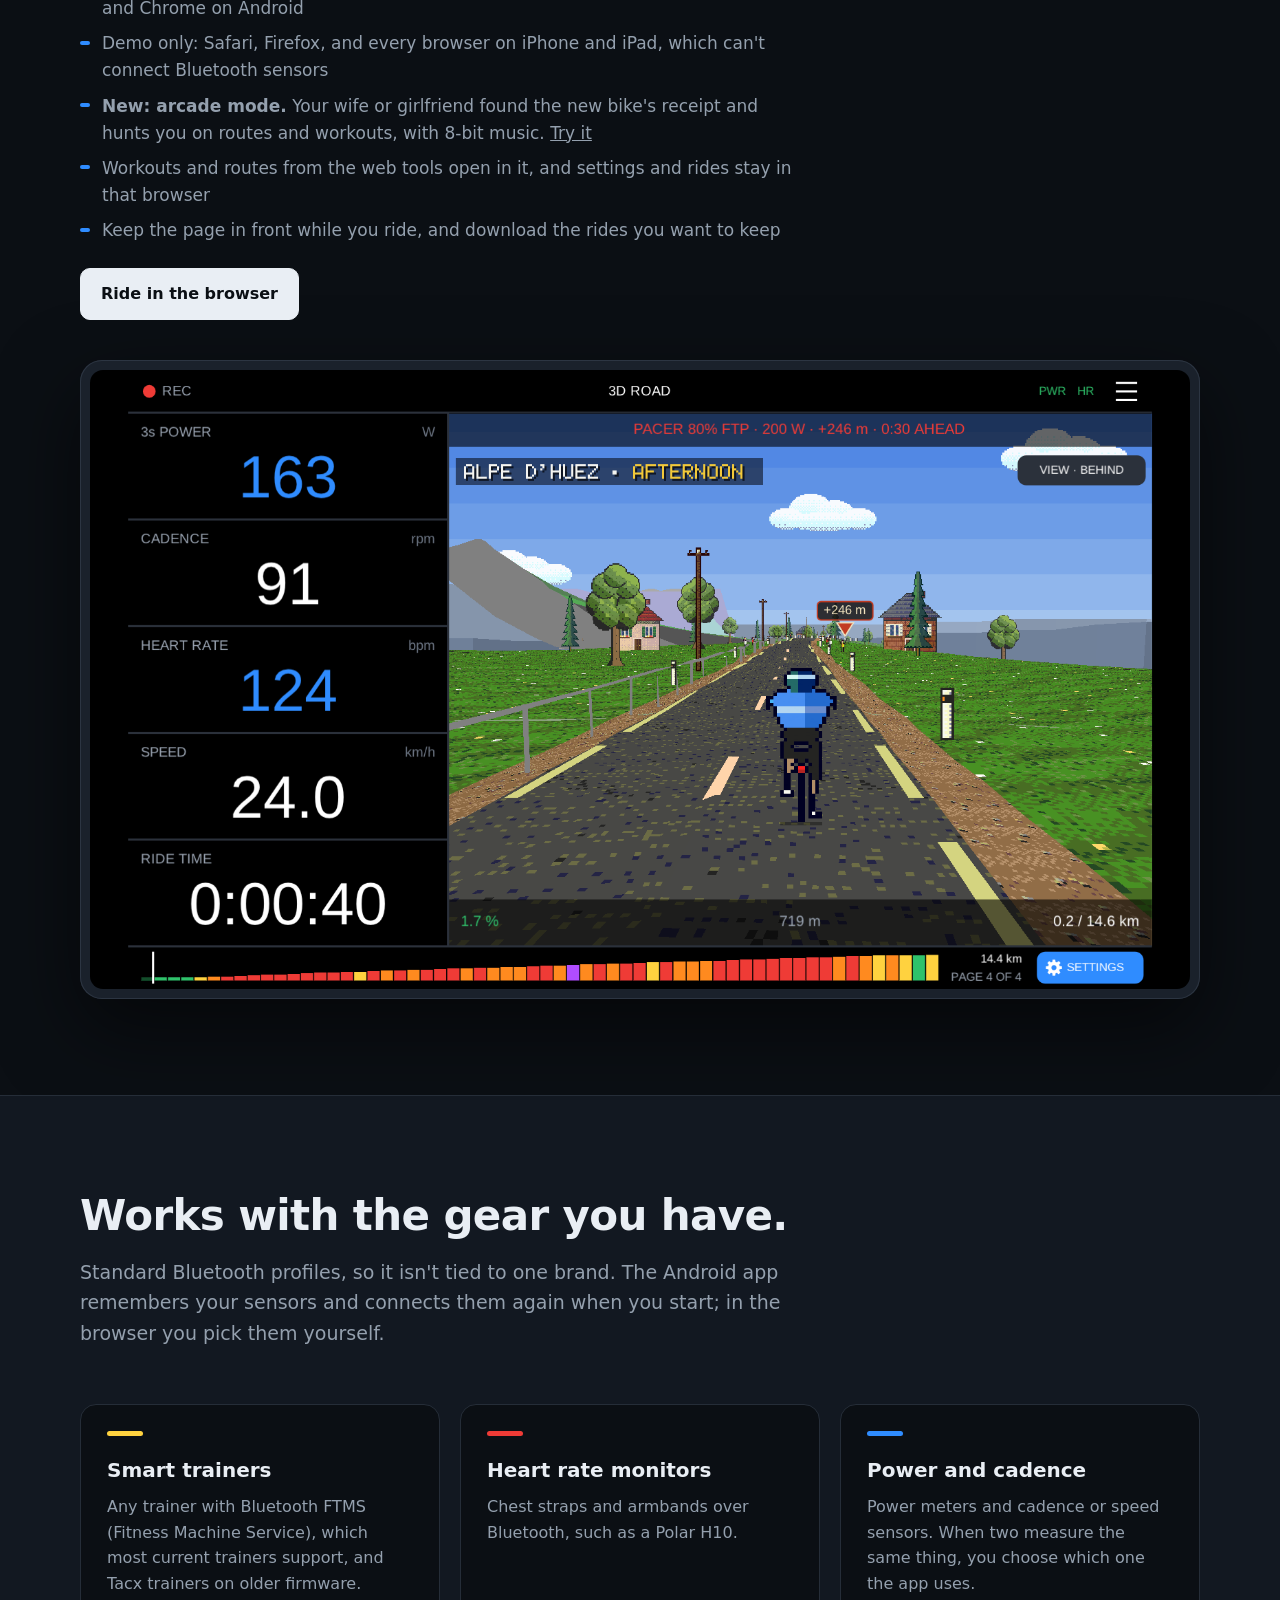
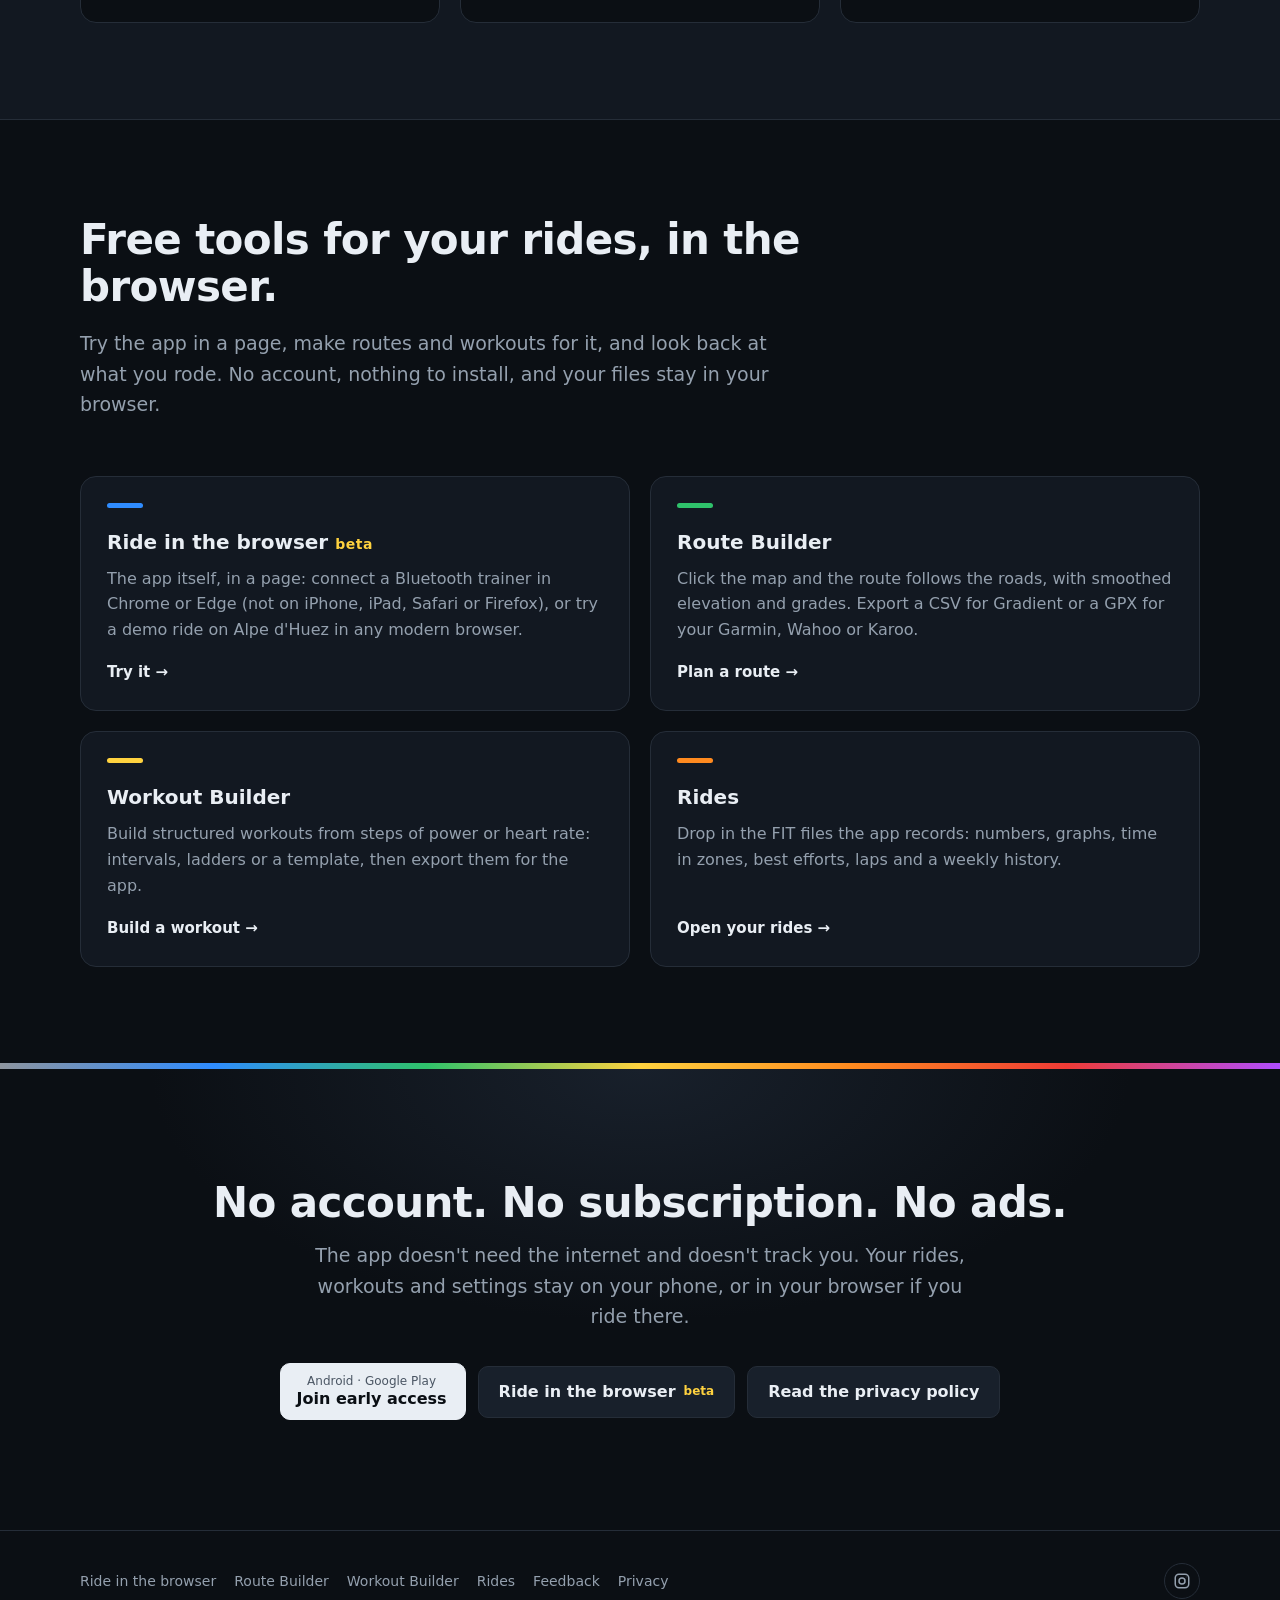
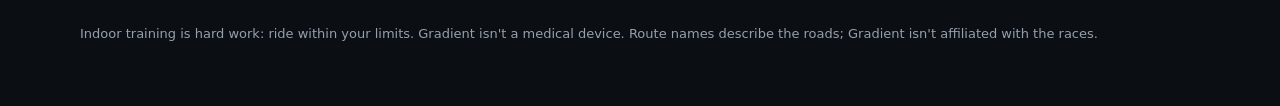
==== commit 81941e83: "Added arcade mode." ====
--- a/index.html
+++ b/index.html
@@ -893,6 +893,7 @@
             <ul class="ticks" style="--c: var(--z2)">
               <li>Your trainer and sensors: Chrome and Edge on Windows, macOS and ChromeOS, and Chrome on Android</li>
               <li>Demo only: Safari, Firefox, and every browser on iPhone and iPad, which can't connect Bluetooth sensors</li>
+              <li><b>New: arcade mode.</b> Your wife or girlfriend found the new bike's receipt and hunts you on routes and workouts, with 8-bit music. <a href="ride.html">Try it</a></li>
               <li>Workouts and routes from the web tools open in it, and settings and rides stay in that browser</li>
               <li>Keep the page in front while you ride, and download the rides you want to keep</li>
             </ul>
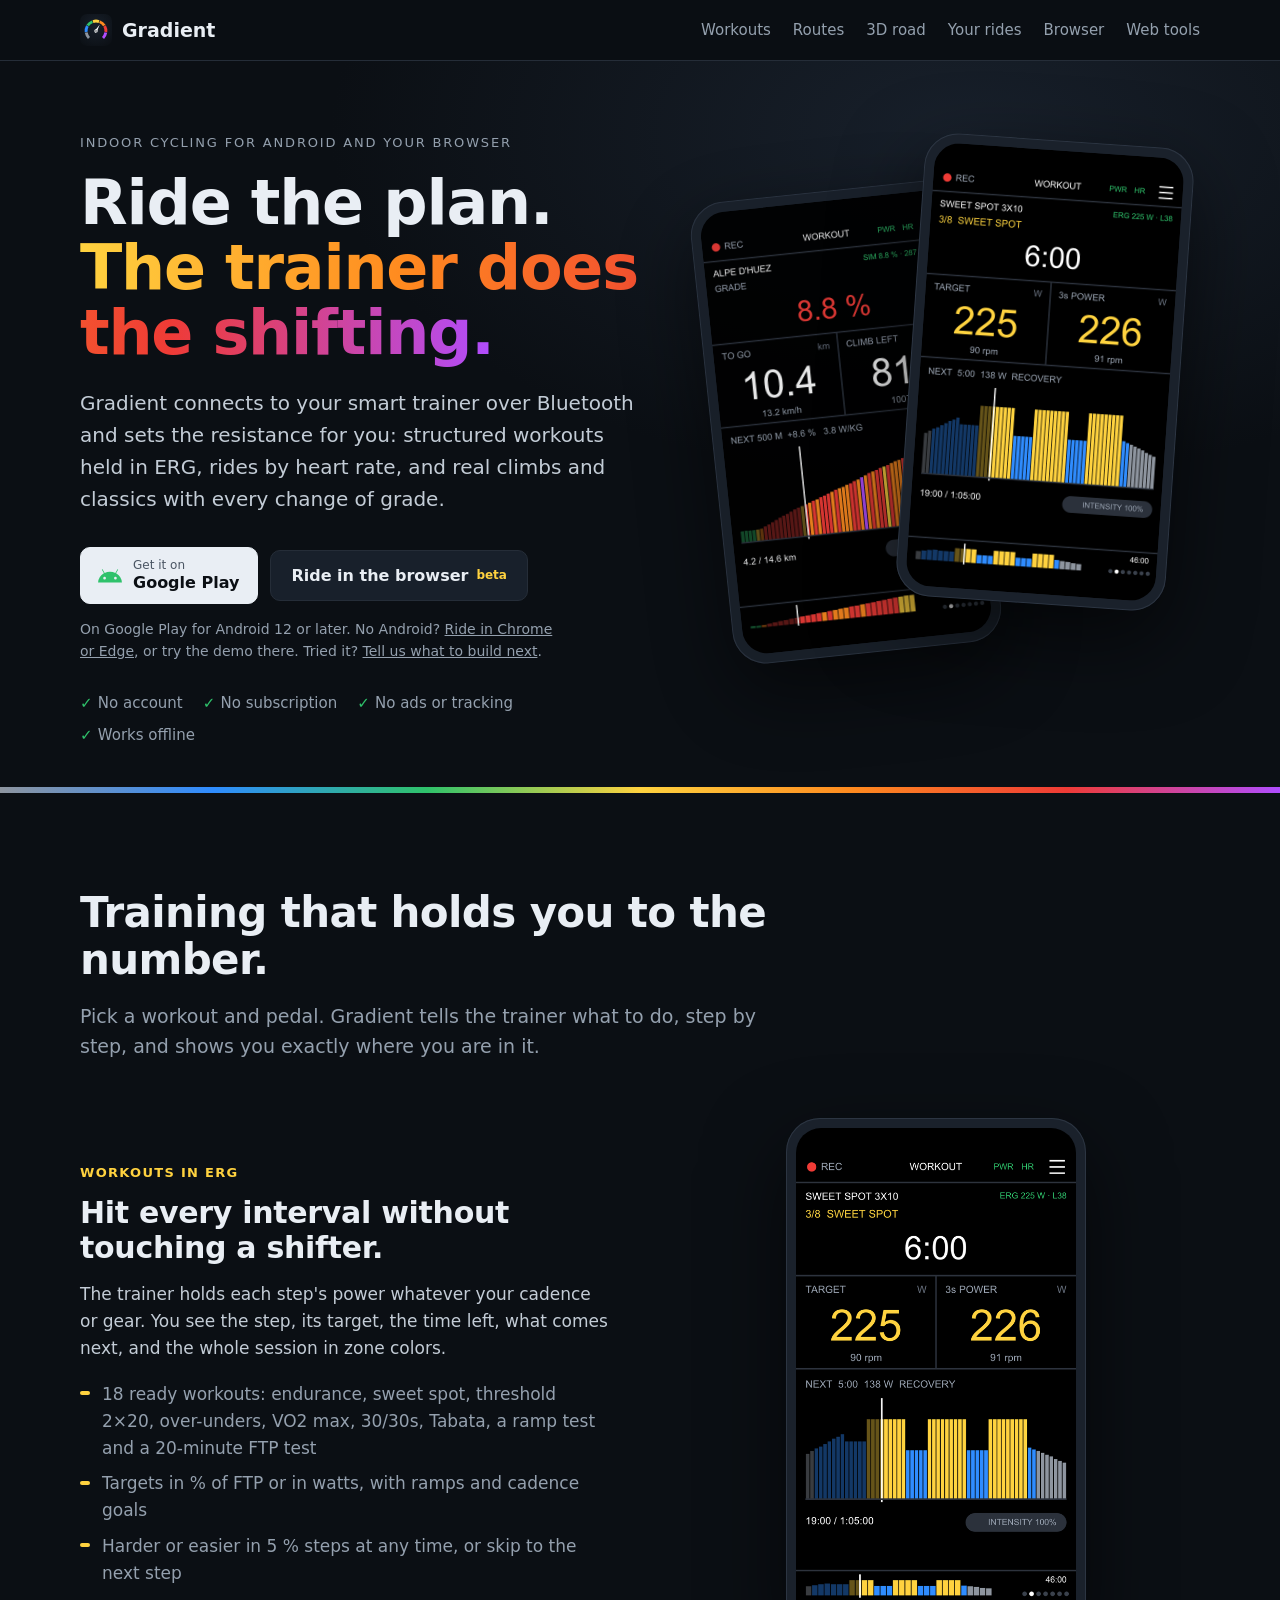
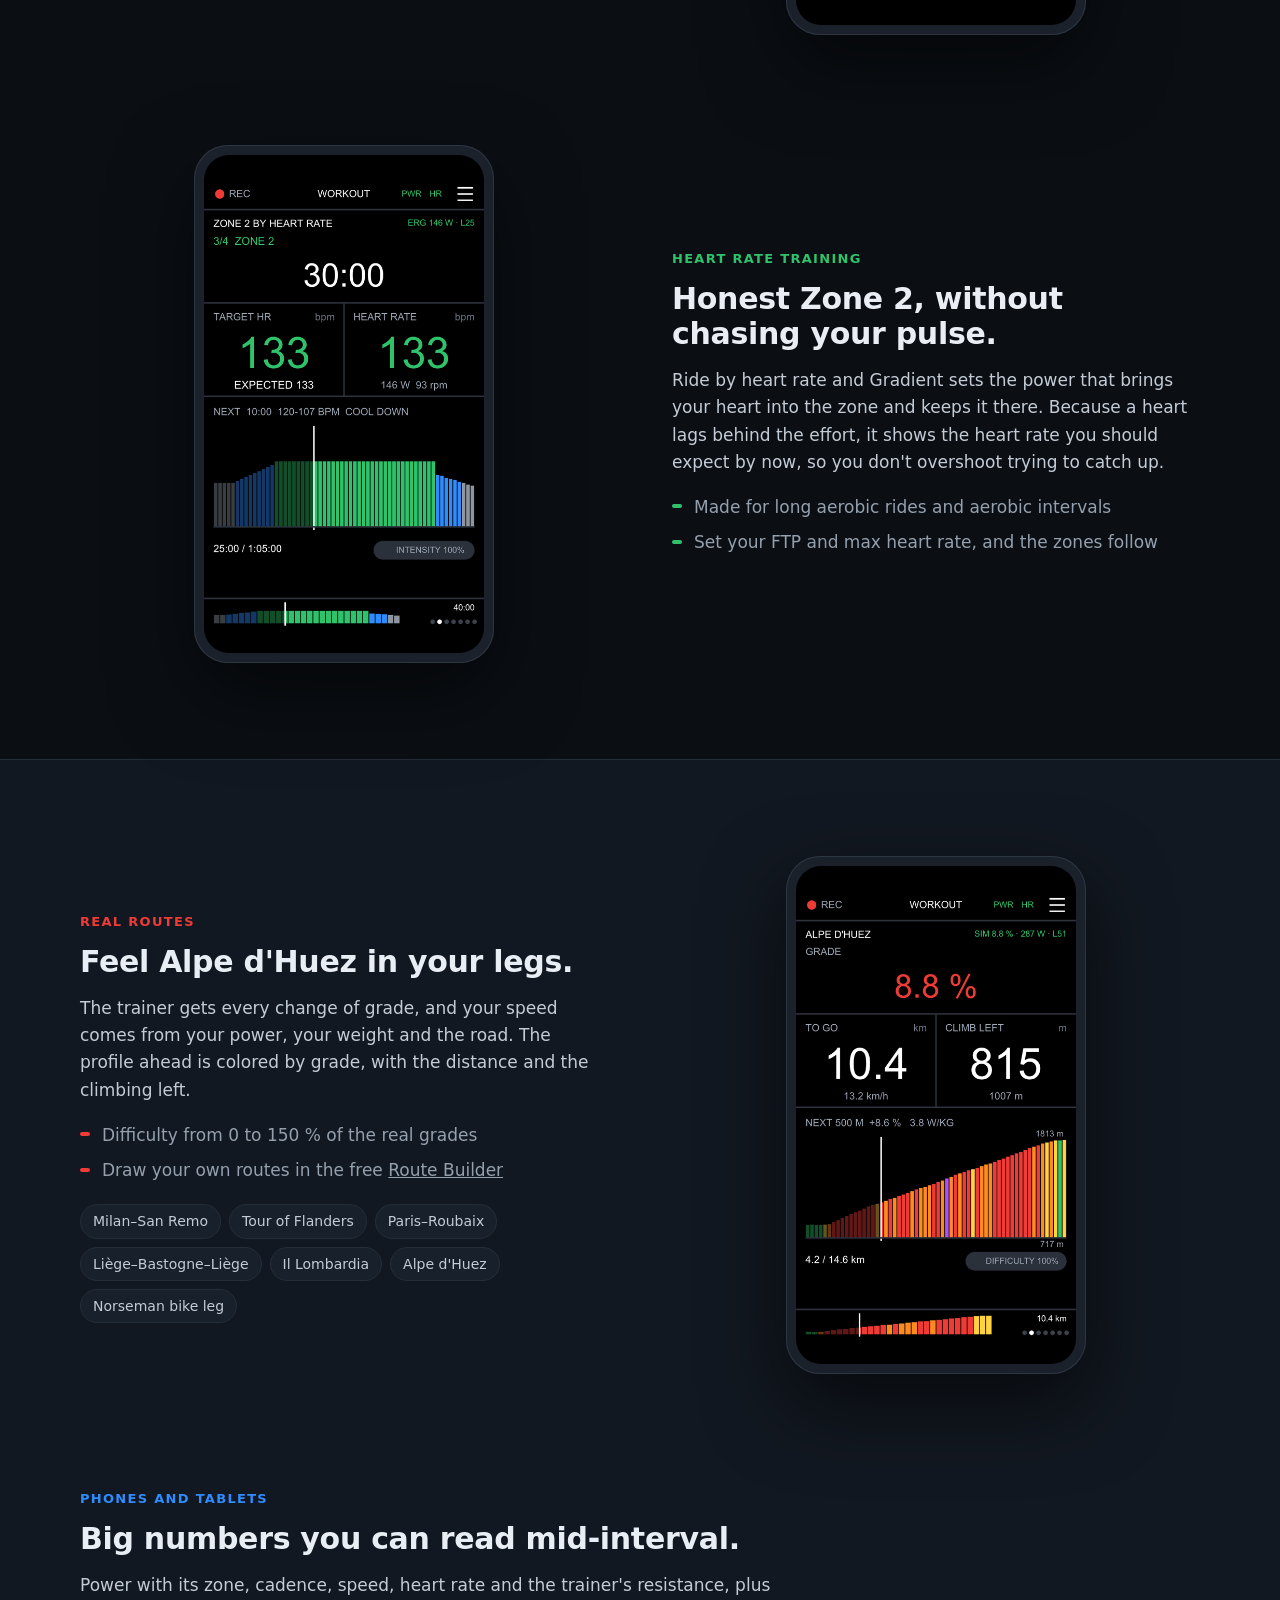
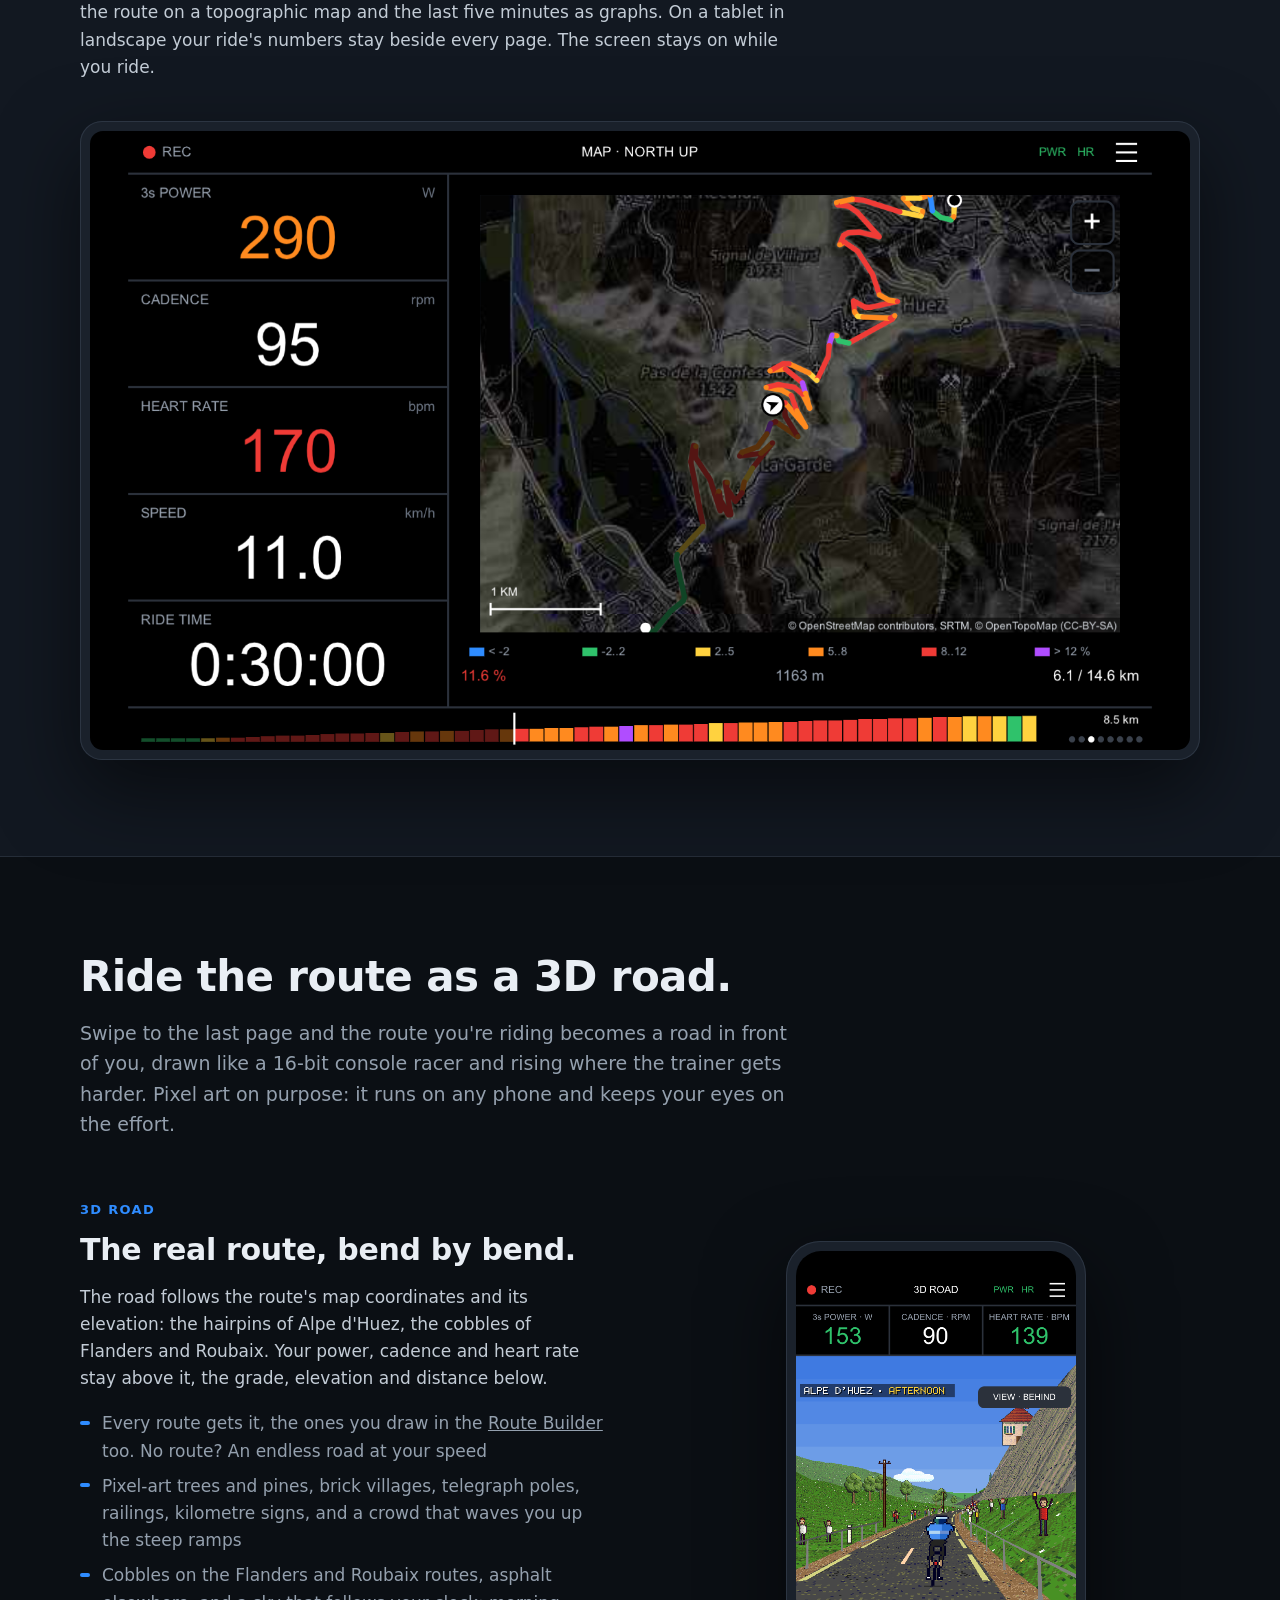
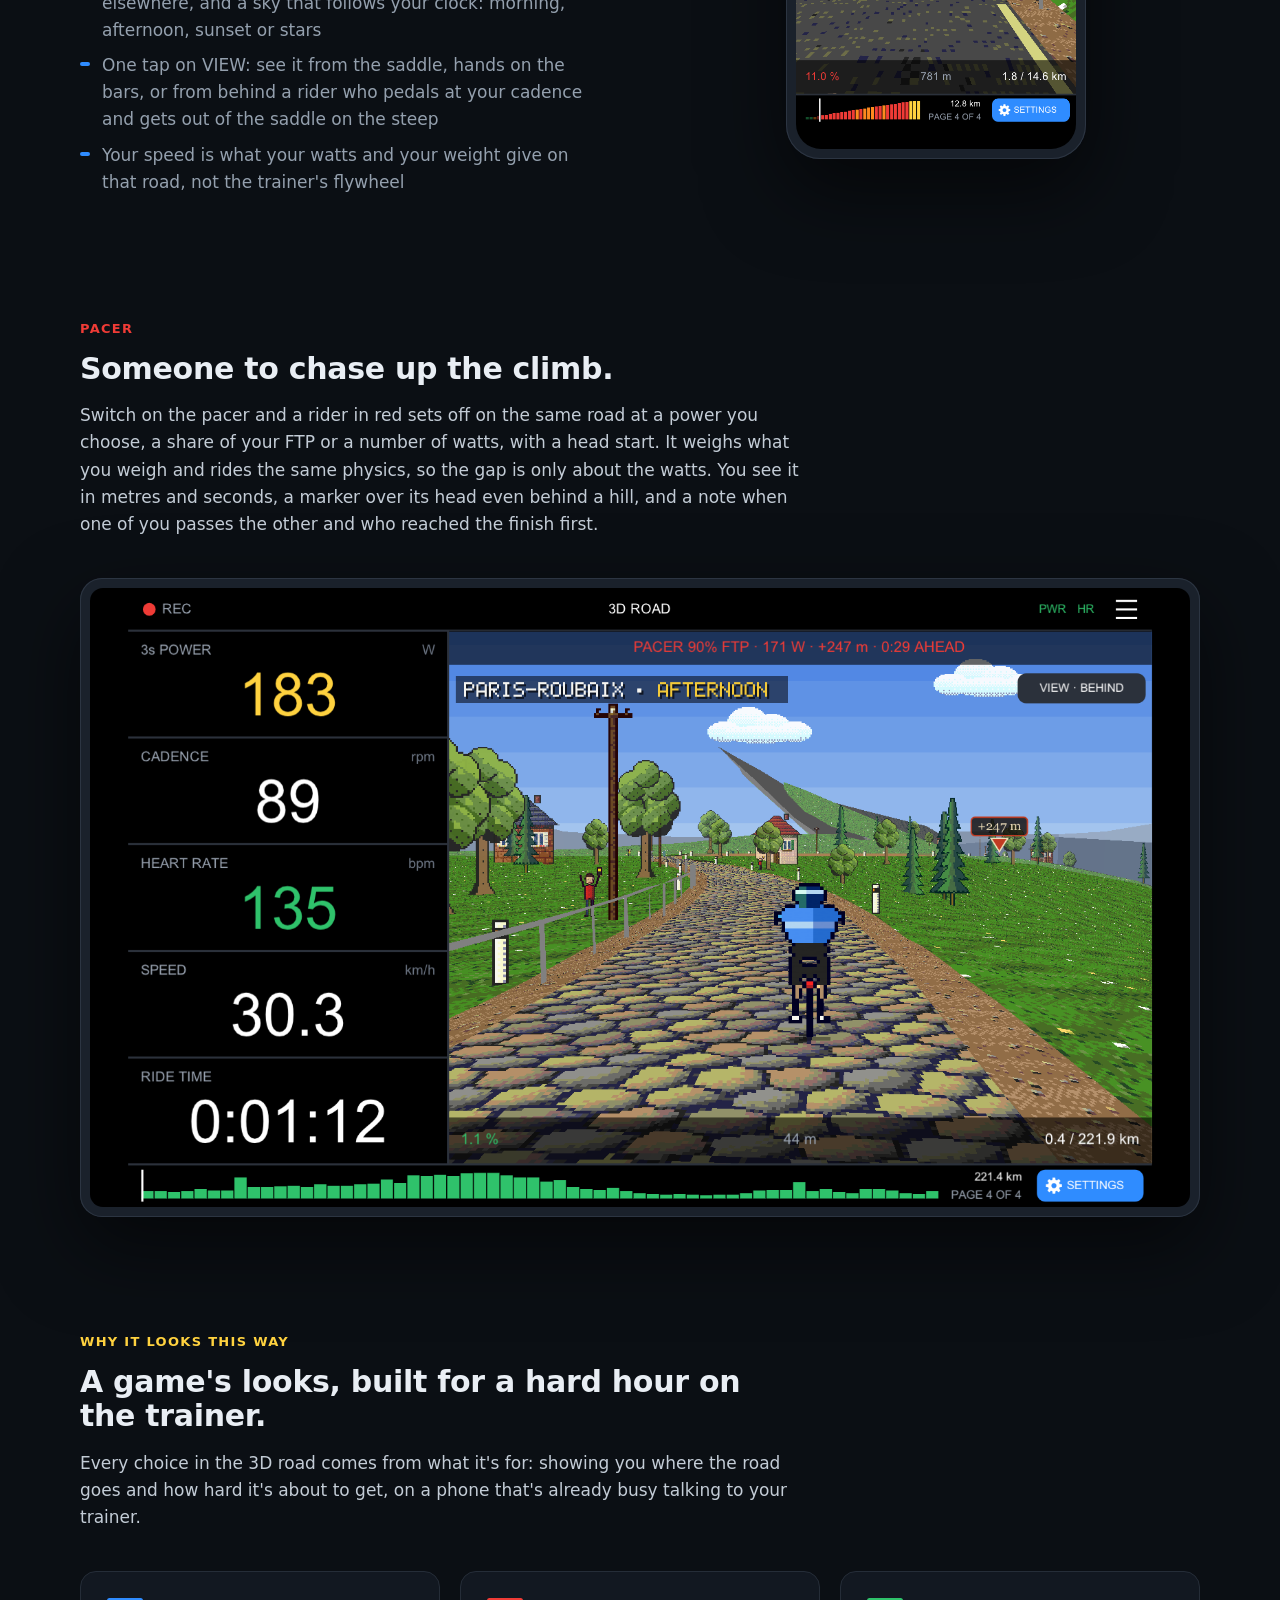
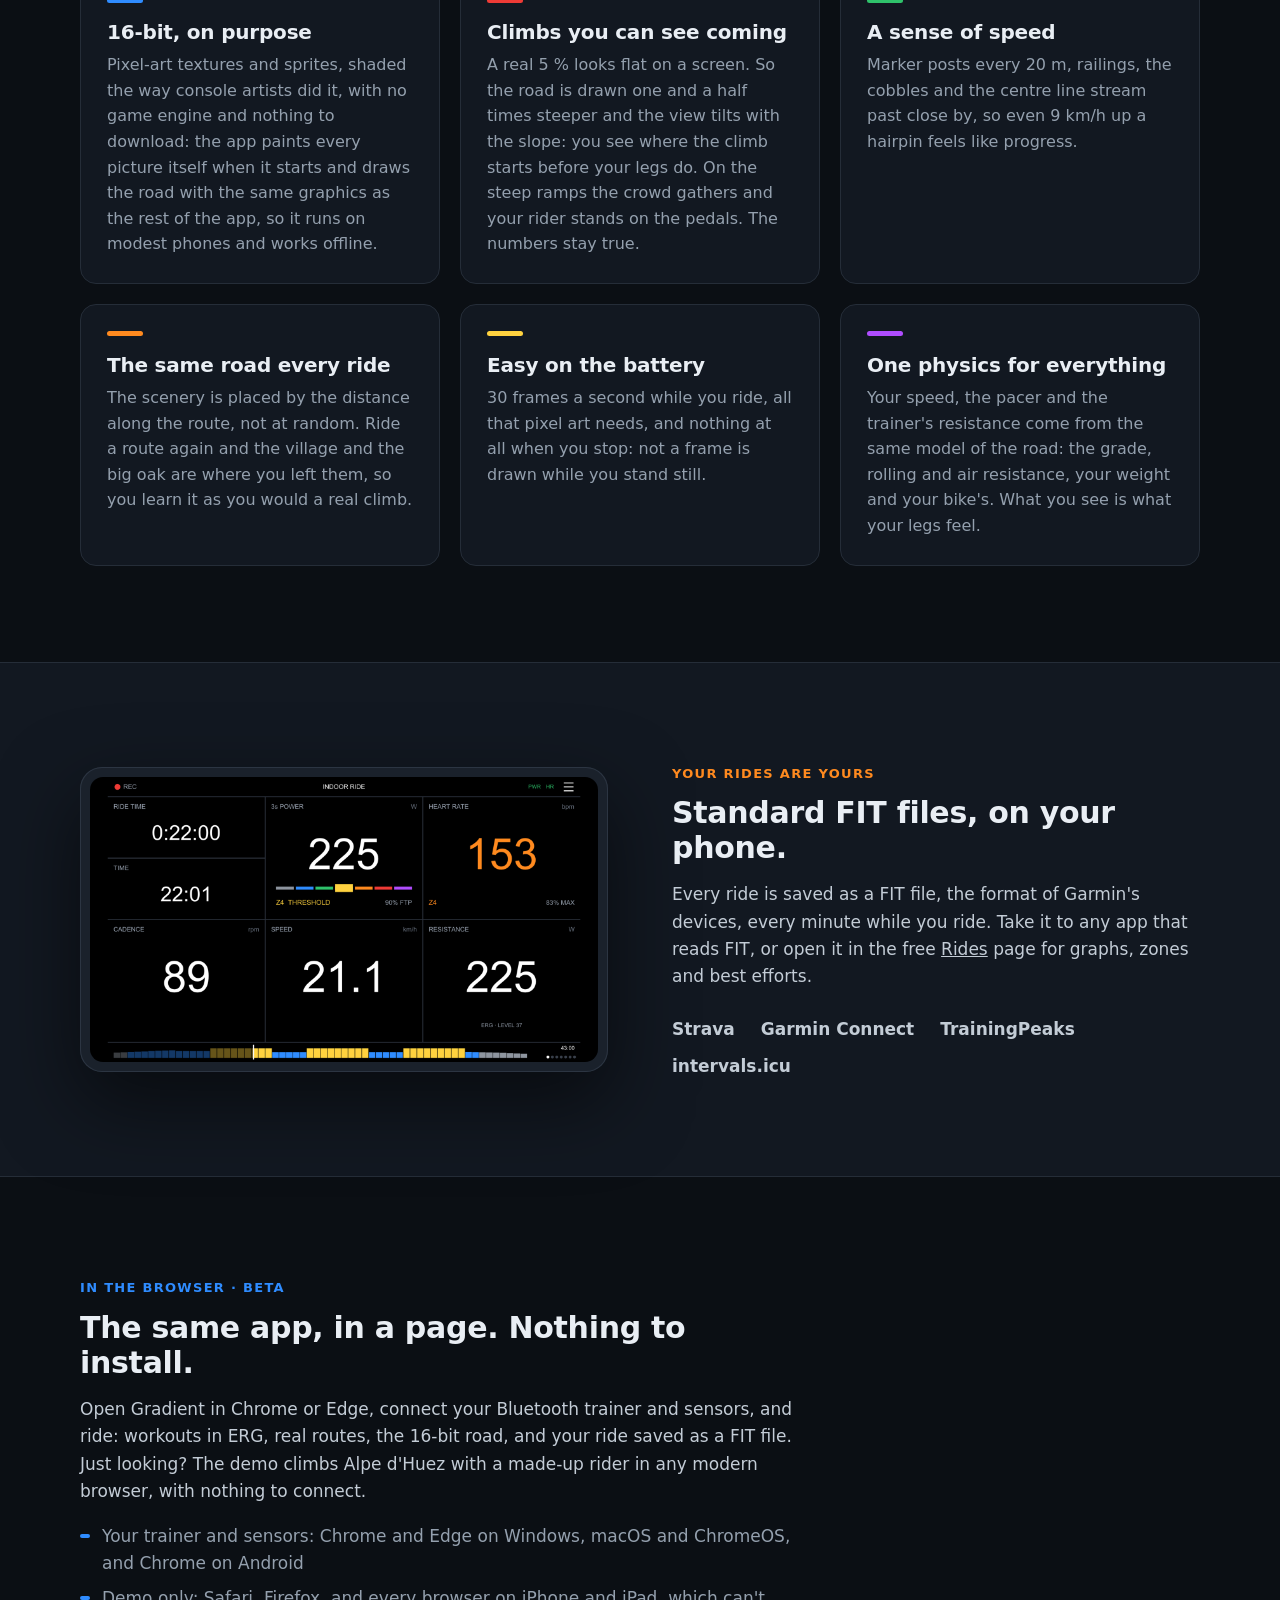
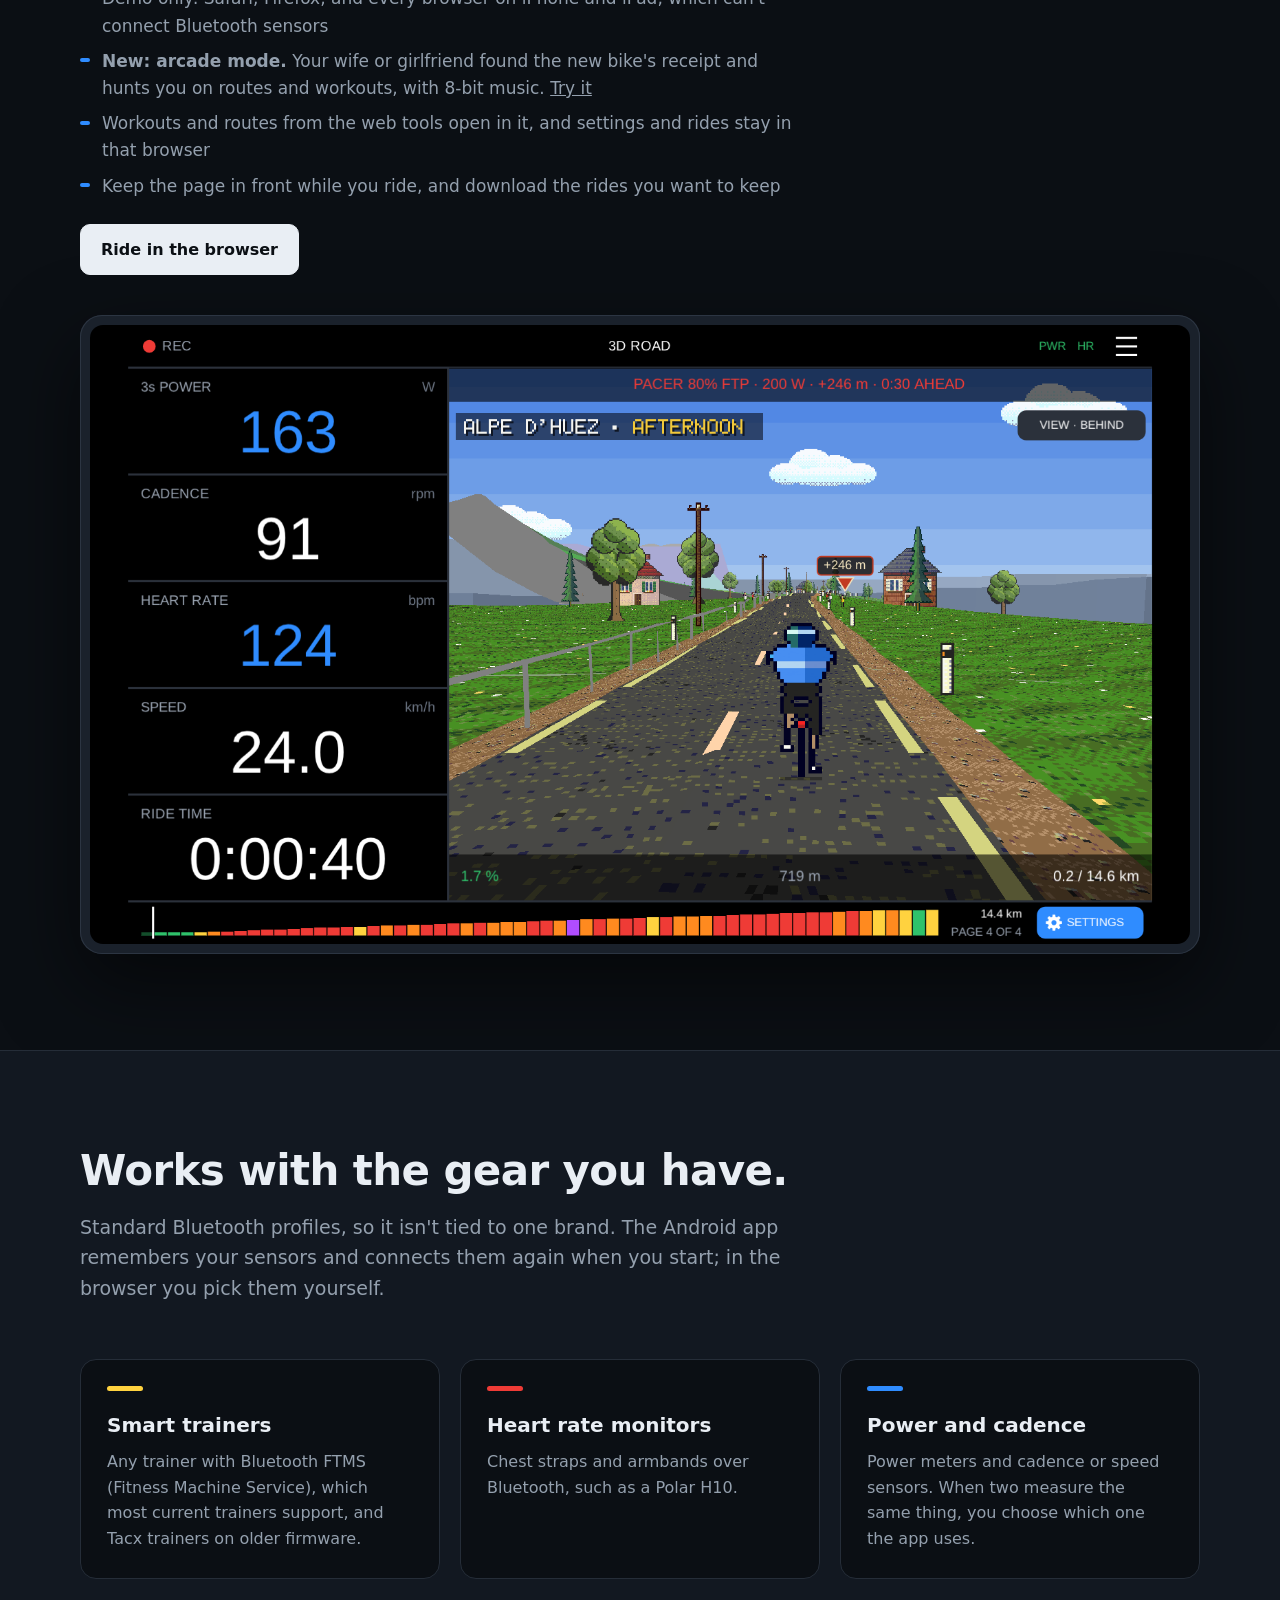
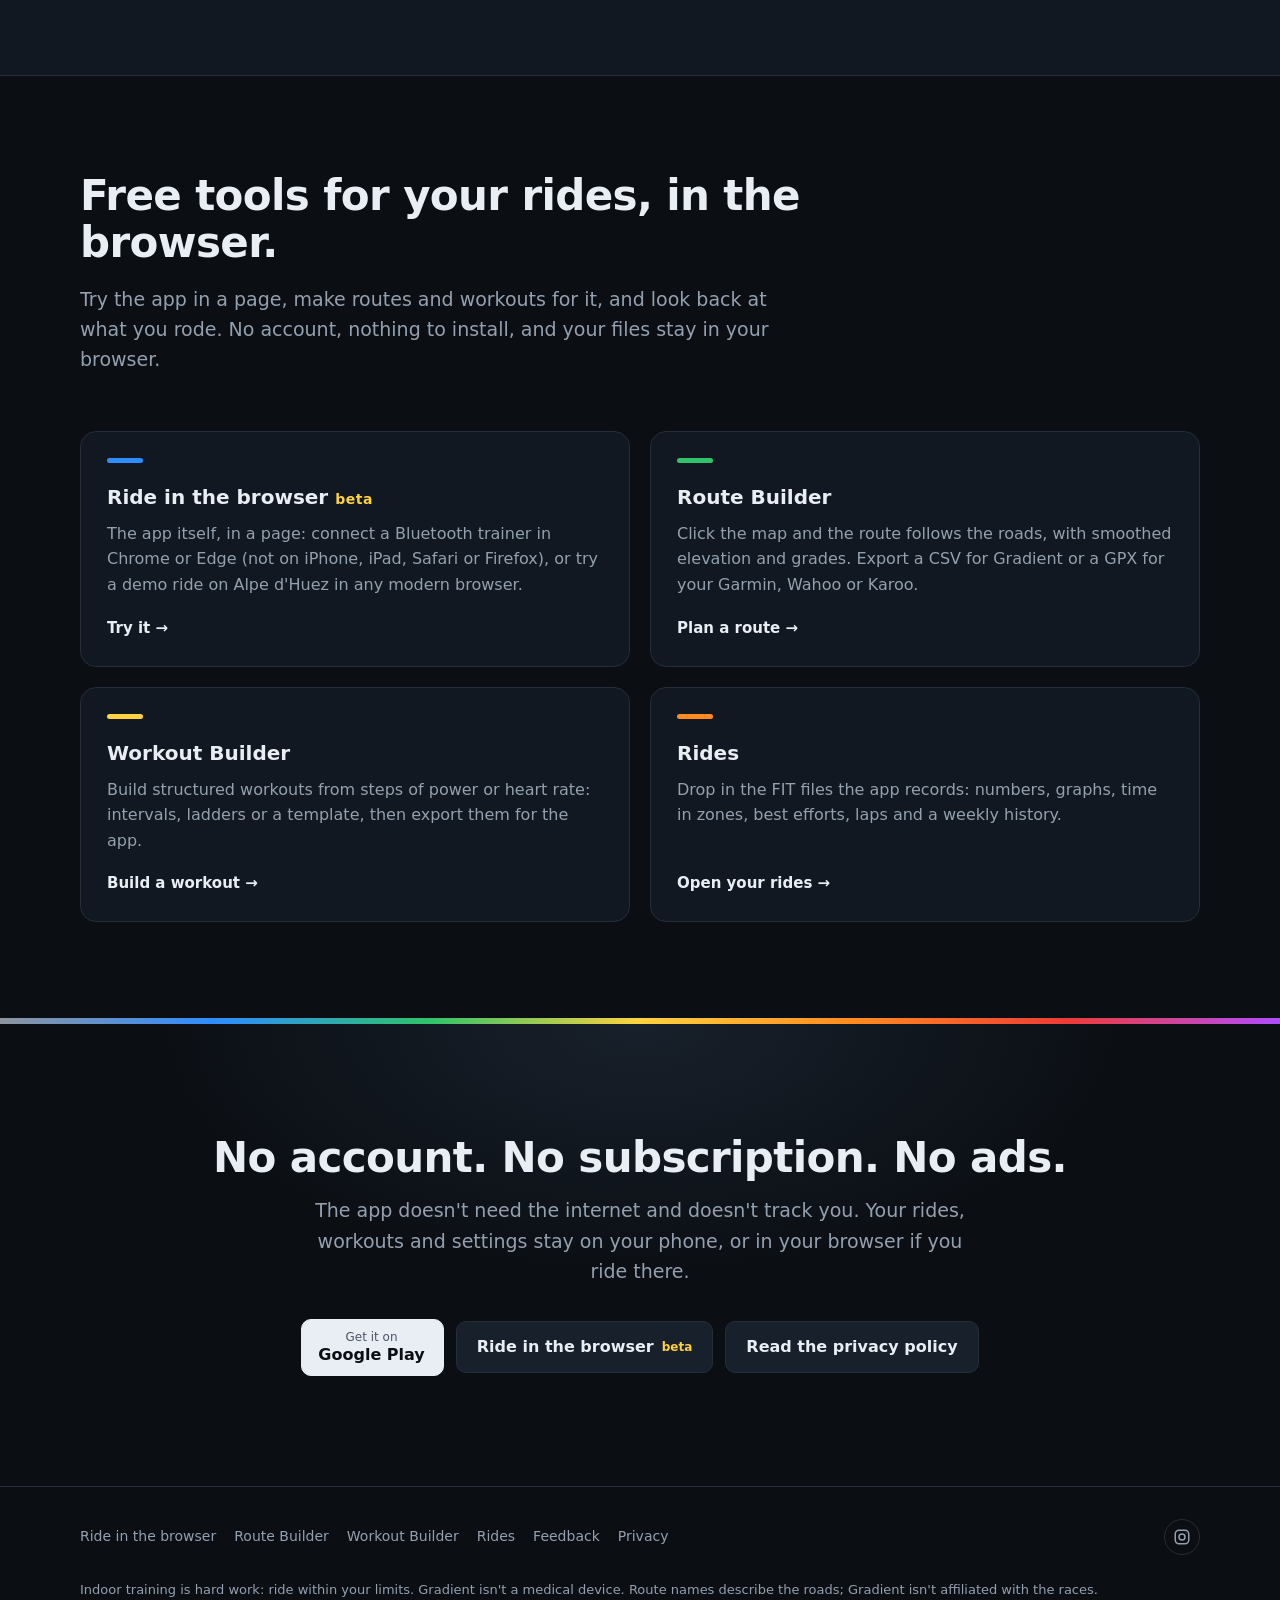
==== commit 8acc46ff: "Changed links to open testing to public release." ====
--- a/index.html
+++ b/index.html
@@ -30,7 +30,7 @@
   <meta property="og:image:height" content="500">
   <meta name="twitter:card" content="summary_large_image">
   <script type="application/ld+json">{"@context": "https://schema.org", "@type": "WebSite", "name": "Gradient", "url": "https://gradient.bike/"}</script>
-  <script type="application/ld+json">{"@context": "https://schema.org", "@type": "MobileApplication", "name": "Gradient – Indoor Cycling", "operatingSystem": "Android 12 or later", "applicationCategory": "HealthApplication", "description": "Indoor cycling with your smart trainer: structured workouts in ERG mode, heart rate training and real routes. Rides saved as FIT files.", "url": "https://gradient.bike/", "image": "https://gradient.bike/images/social.png"}</script>
+  <script type="application/ld+json">{"@context": "https://schema.org", "@type": "MobileApplication", "name": "Gradient – Indoor Cycling", "operatingSystem": "Android 12 or later", "applicationCategory": "HealthApplication", "description": "Indoor cycling with your smart trainer: structured workouts in ERG mode, heart rate training and real routes. Rides saved as FIT files.", "url": "https://gradient.bike/", "installUrl": "https://play.google.com/store/apps/details?id=app.gradientcycling", "image": "https://gradient.bike/images/social.png"}</script>
   <script type="application/ld+json">{"@context": "https://schema.org", "@type": "WebApplication", "name": "Gradient in the browser (beta)", "url": "https://gradient.bike/ride.html", "applicationCategory": "HealthApplication", "operatingSystem": "Any (web browser)", "browserRequirements": "WebGL 2. Bluetooth sensors need Chrome or Edge on a computer, or Chrome on Android", "offers": {"@type": "Offer", "price": "0", "priceCurrency": "USD"}}</script>
   <style>
     * {
@@ -639,19 +639,16 @@
             structured workouts held in ERG, rides by heart rate, and real climbs and classics with every change of
             grade.</p>
           <div class="cta">
-            <!-- Early access is Play's open testing. After the production release, link
-                 https://play.google.com/store/apps/details?id=app.gradientcycling and drop the label. -->
-            <a class="play" href="https://play.google.com/apps/testing/app.gradientcycling" rel="noopener">
+            <a class="play" href="https://play.google.com/store/apps/details?id=app.gradientcycling" rel="noopener">
               <svg viewBox="0 0 24 24" aria-hidden="true">
                   <path fill="#2fc26b"
                     d="M17.6 9.48l1.84-3.18a.38.38 0 00-.66-.38l-1.86 3.22A11.4 11.4 0 0012 8.1c-1.77 0-3.44.38-4.92 1.04L5.22 5.92a.38.38 0 00-.66.38L6.4 9.48A10.8 10.8 0 001 18h22a10.8 10.8 0 00-5.4-8.52zM7 15.25a1.25 1.25 0 110-2.5 1.25 1.25 0 010 2.5zm10 0a1.25 1.25 0 110-2.5 1.25 1.25 0 010 2.5z" />
                 </svg>
-              <span><small>Android · Google Play</small><b>Join early access</b></span>
+              <span><small>Get it on</small><b>Google Play</b></span>
             </a>
             <a class="btn" href="ride.html">Ride in the browser <small>beta</small></a>
           </div>
-          <p class="beta-note">Gradient is in early access: install it from Google Play and get every update as it comes.
-            Android 12 or later. No Android? <a href="#browser">Ride in Chrome or Edge</a>, or try the demo there. Tried it? <a href="feedback.html">Tell us what to build next</a>.</p>
+          <p class="beta-note">On Google Play for Android 12 or later. No Android? <a href="#browser">Ride in Chrome or Edge</a>, or try the demo there. Tried it? <a href="feedback.html">Tell us what to build next</a>.</p>
           <ul class="promises">
             <li>No account</li>
             <li>No subscription</li>
@@ -982,8 +979,8 @@
         <p>The app doesn't need the internet and doesn't track you. Your rides, workouts and settings stay on your
           phone, or in your browser if you ride there.</p>
         <div class="cta">
-          <a class="play" href="https://play.google.com/apps/testing/app.gradientcycling" rel="noopener">
-            <span><small>Android · Google Play</small><b>Join early access</b></span>
+          <a class="play" href="https://play.google.com/store/apps/details?id=app.gradientcycling" rel="noopener">
+            <span><small>Get it on</small><b>Google Play</b></span>
           </a>
           <a class="btn" href="ride.html">Ride in the browser <small>beta</small></a>
           <a class="btn" href="privacy.html">Read the privacy policy</a>
